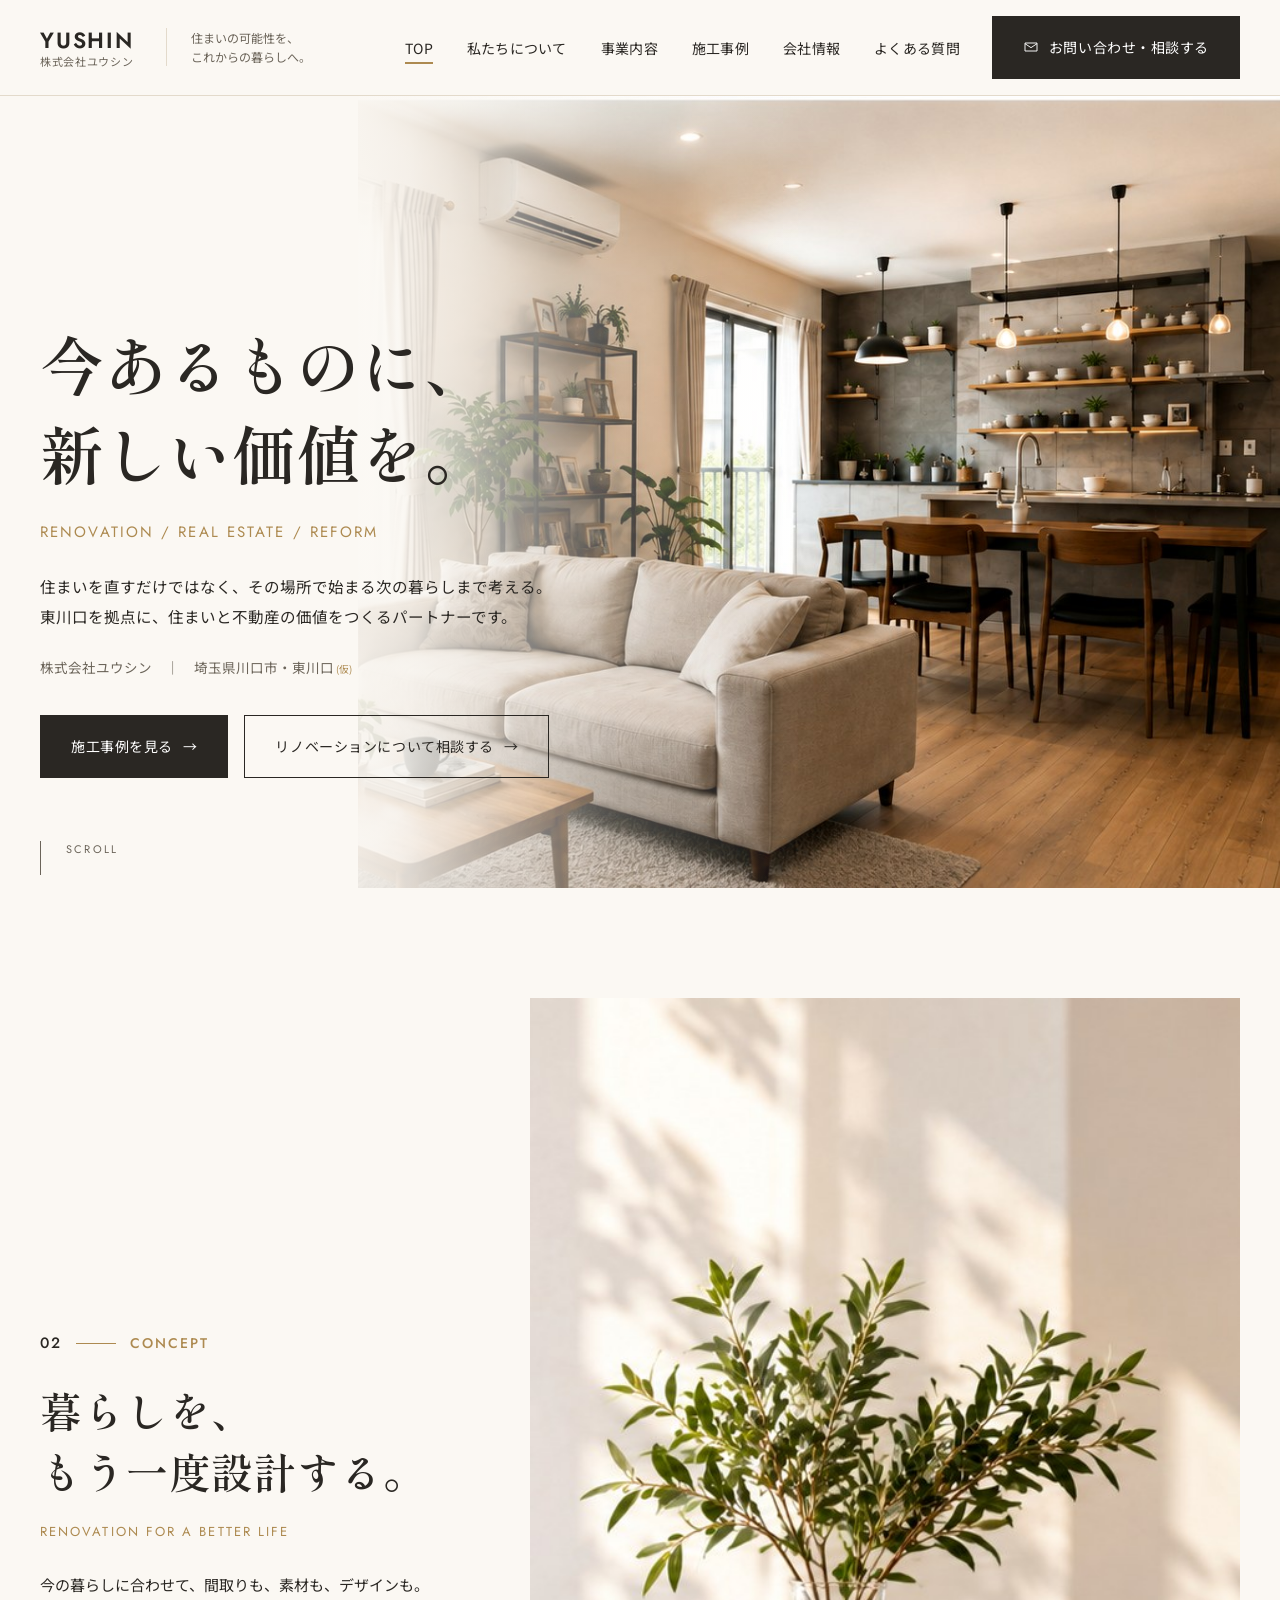
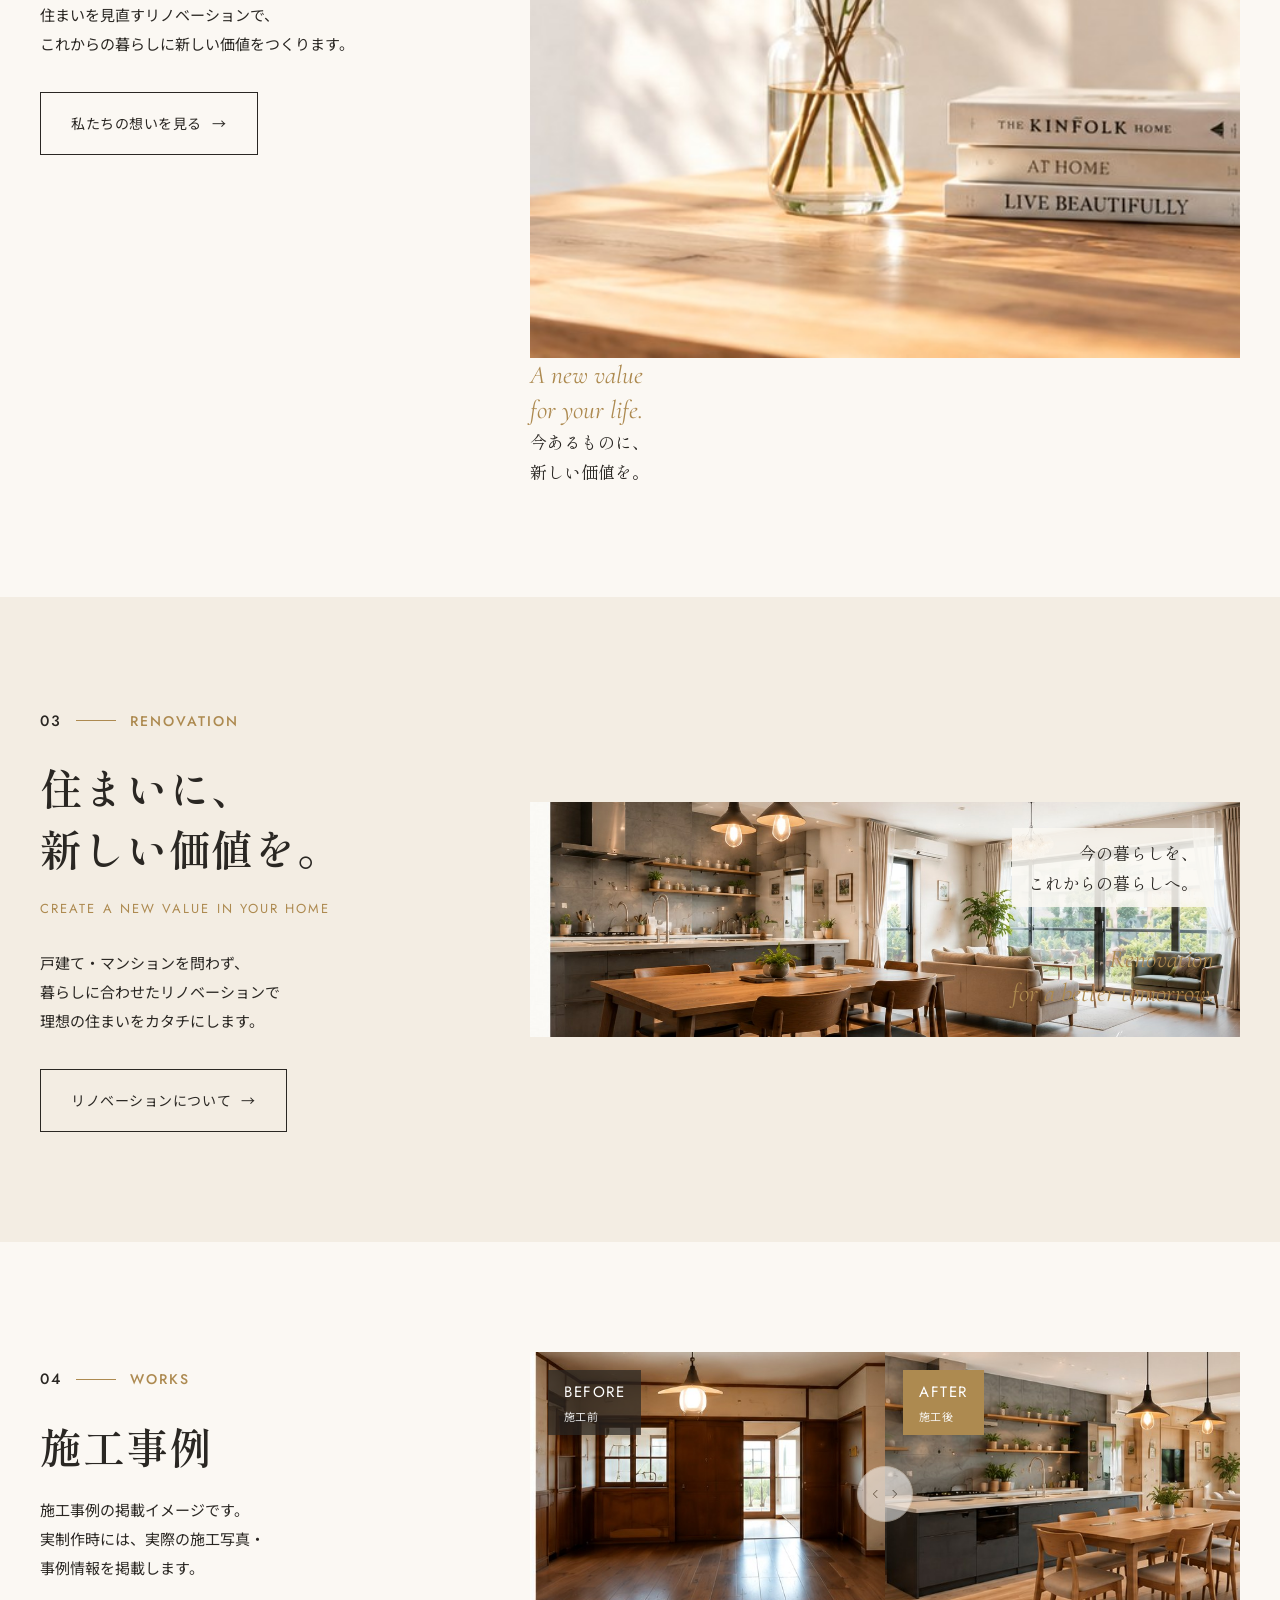
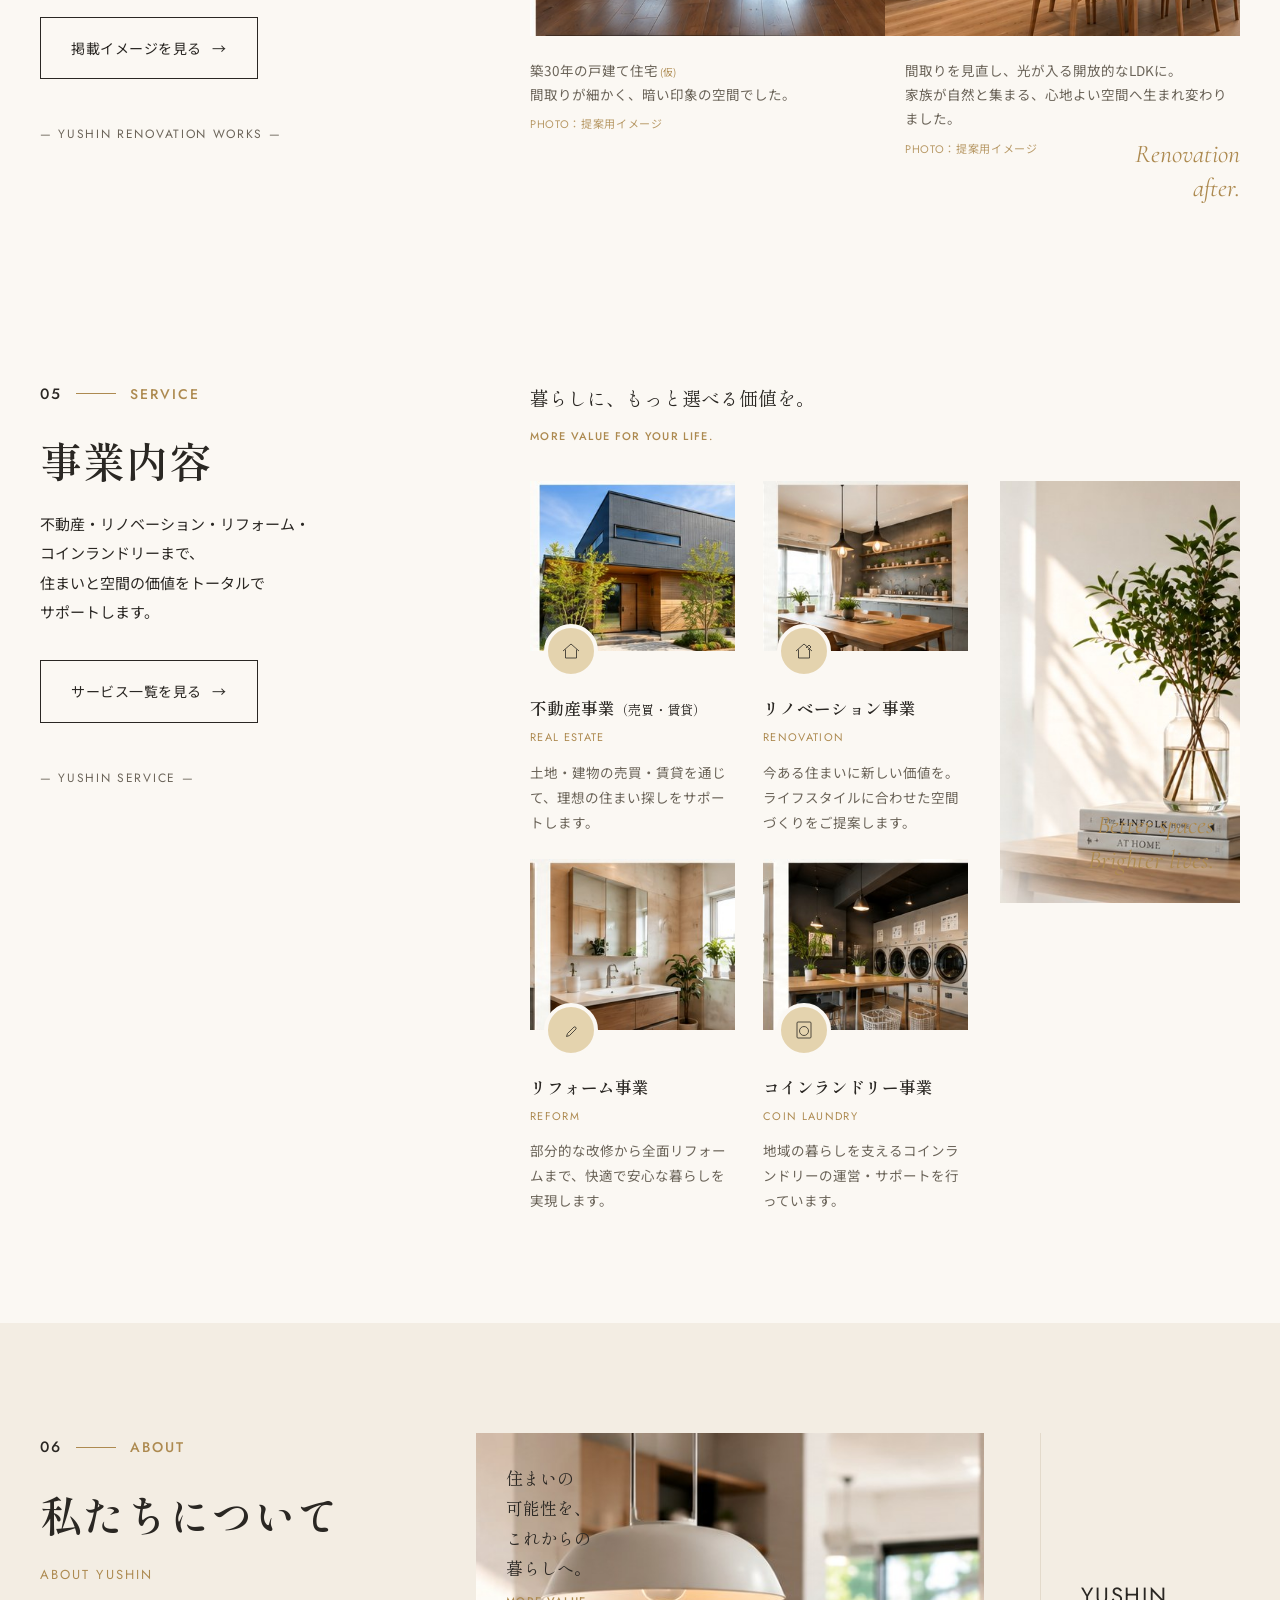
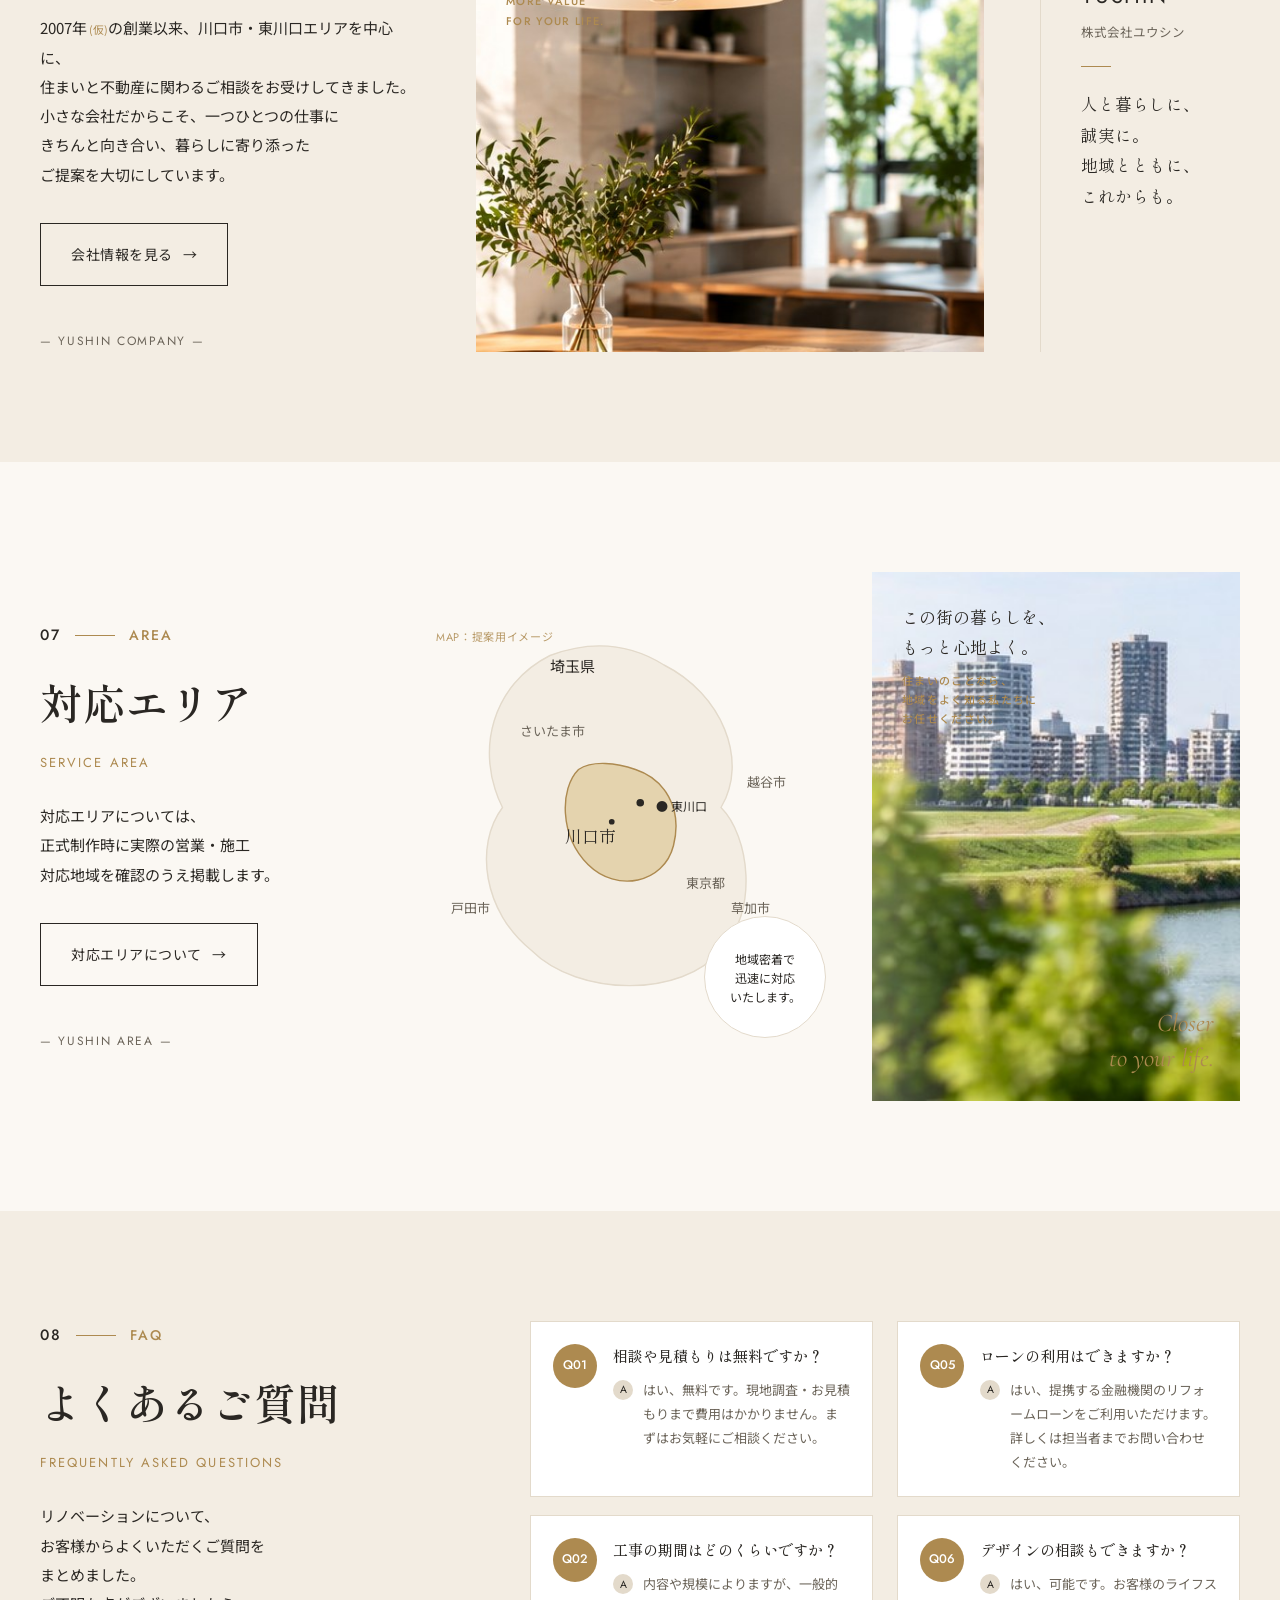
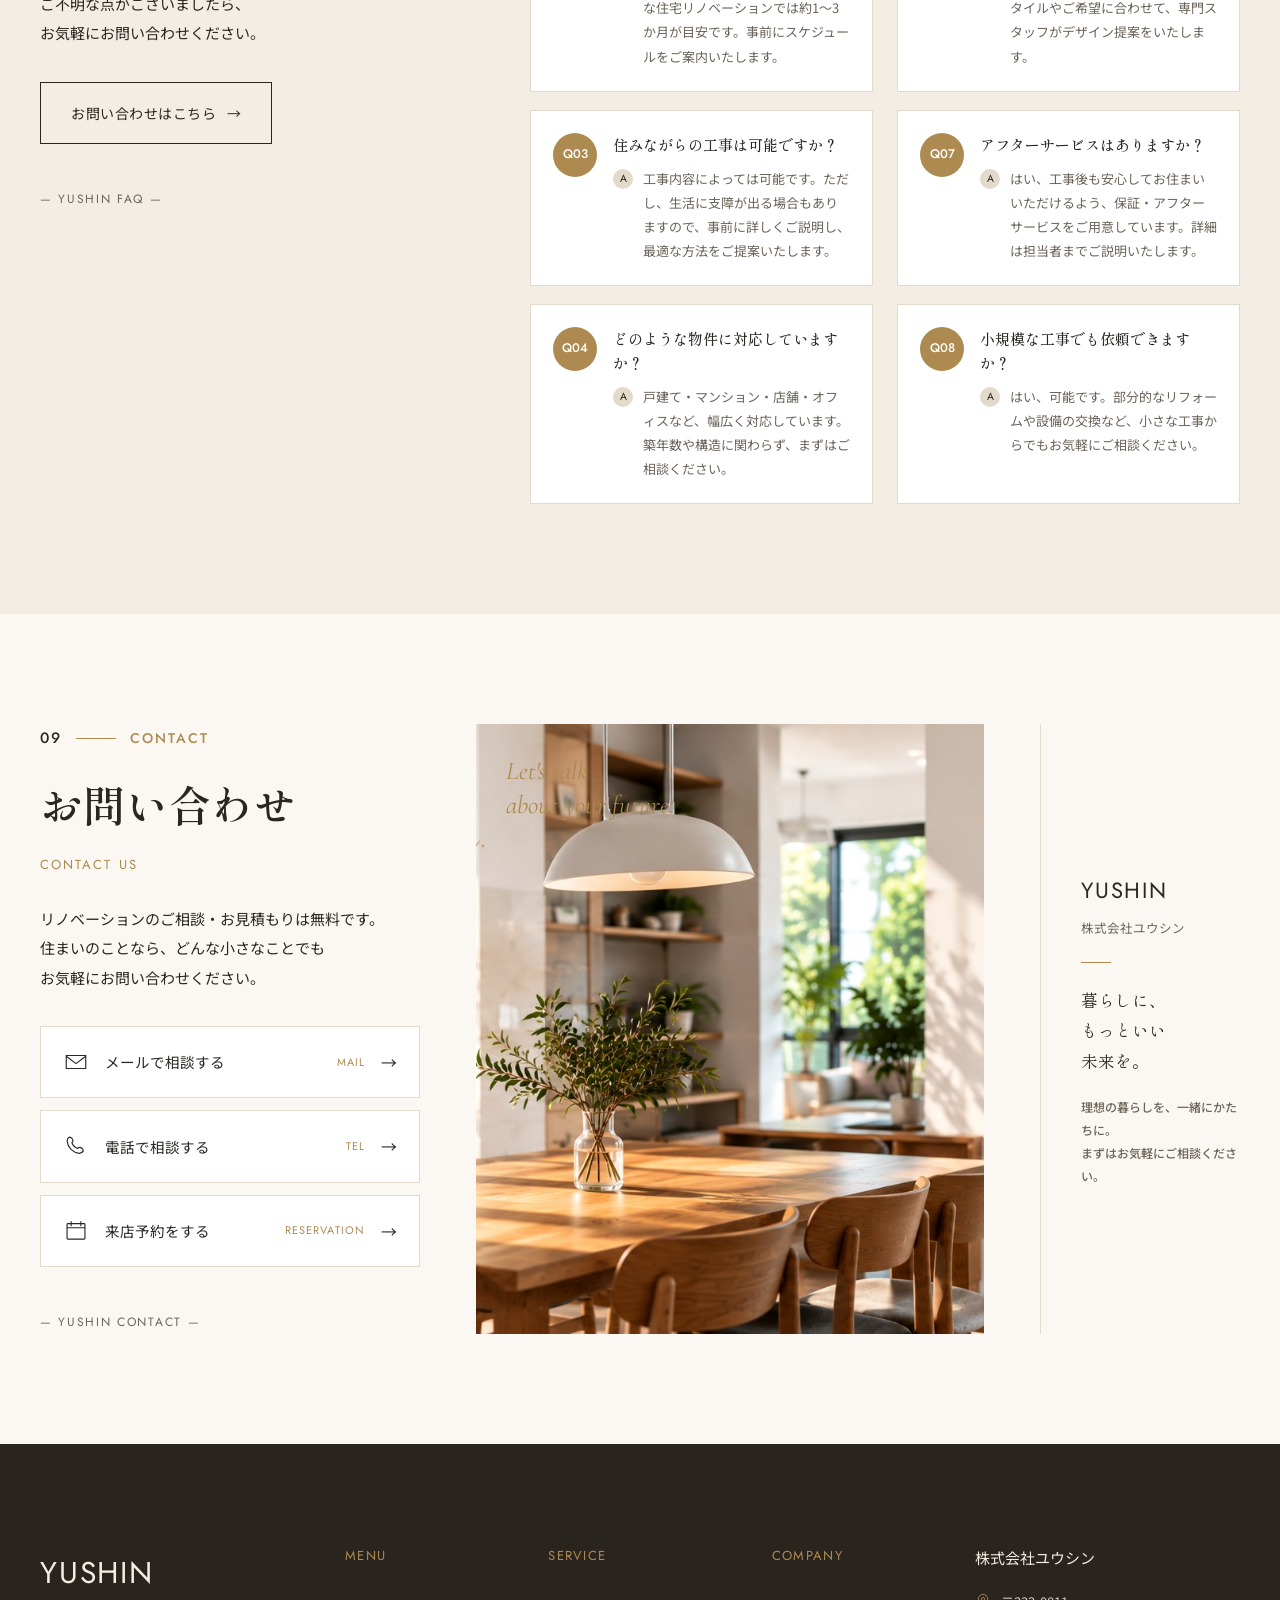
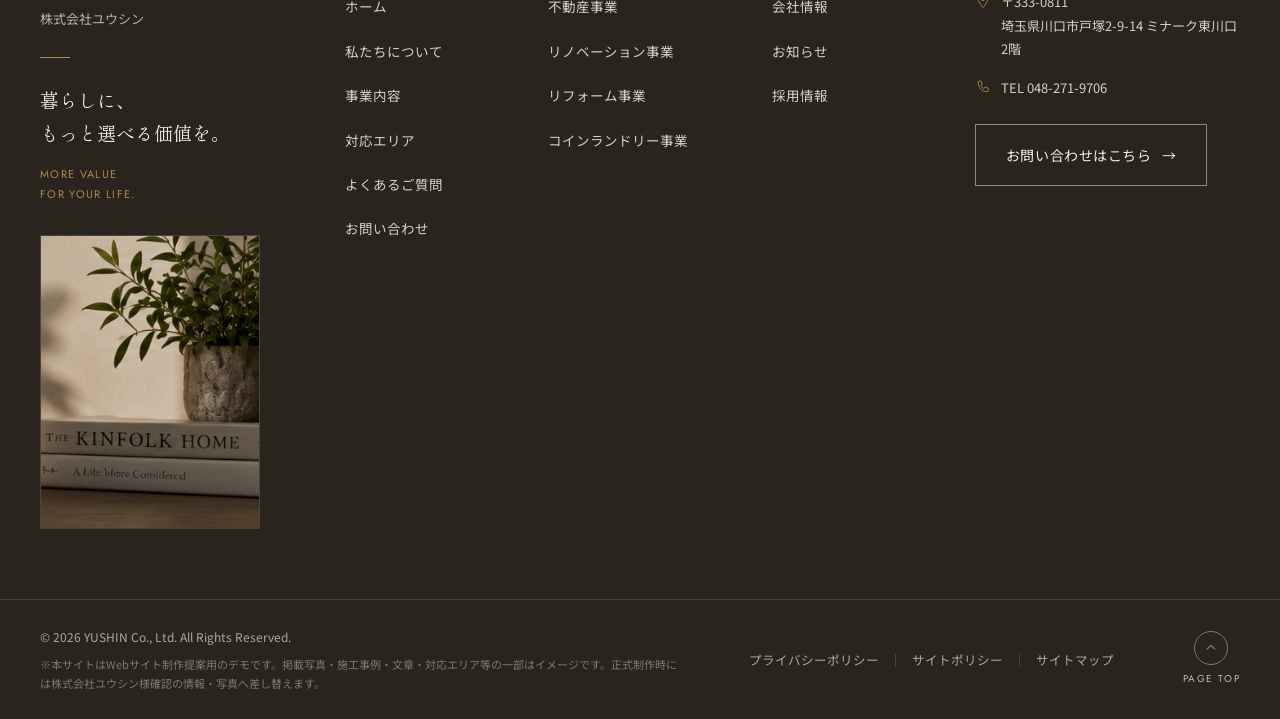
==== index.html @ f7d497da "YUSHIN proposal site update" ====
<!DOCTYPE html>
<html lang="ja">
<head>
<meta charset="UTF-8">
<meta name="viewport" content="width=device-width, initial-scale=1.0">
<meta name="robots" content="noindex, nofollow">
<title>株式会社ユウシン｜住まいの可能性を、これからの暮らしへ。(提案用デモ)</title>
<link rel="preconnect" href="https://fonts.googleapis.com">
<link rel="preconnect" href="https://fonts.gstatic.com" crossorigin>
<link href="https://fonts.googleapis.com/css2?family=Shippori+Mincho:wght@400;500;600;800&family=Noto+Sans+JP:wght@300;400;500;600;700&family=Cormorant+Garamond:ital,wght@1,400;1,500;1,600&family=Jost:wght@400;500;600&display=swap" rel="stylesheet">
<link rel="stylesheet" href="styles/main.css">
</head>
<body>

<!-- ===================================================== -->
<!-- 01 HEADER -->
<!-- ===================================================== -->
<header class="site-header" id="hero">
  <div class="site-header__inner">
    <a class="brand" href="#hero">
      <span class="brand__en">YUSHIN</span>
      <span class="brand__jp">株式会社ユウシン</span>
    </a>

    <p class="header-tagline">住まいの可能性を、<br>これからの暮らしへ。</p>

    <nav class="main-nav" id="mainNav">
      <ul>
        <li><a href="#hero" class="is-active">TOP</a></li>
        <li><a href="#about">私たちについて</a></li>
        <li><a href="#service">事業内容</a></li>
        <li><a href="#works">施工事例</a></li>
        <li><a href="#company-info">会社情報</a></li>
        <li><a href="#faq">よくある質問</a></li>
      </ul>
    </nav>

    <a href="#contact" class="btn btn-dark header-cta">
      <svg class="icon" viewBox="0 0 24 24" aria-hidden="true"><path d="M3 6h18v12H3z" fill="none" stroke="currentColor" stroke-width="1.4"/><path d="M3 7l9 6 9-6" fill="none" stroke="currentColor" stroke-width="1.4"/></svg>
      お問い合わせ・相談する
    </a>

    <button class="nav-toggle" id="navToggle" aria-label="メニューを開く" aria-expanded="false" aria-controls="mainNav">
      <span></span><span></span><span></span>
    </button>
  </div>
</header>

<!-- ===================================================== -->
<!-- 01 HERO -->
<!-- ===================================================== -->
<section class="hero" aria-label="ヒーロー">
  <div class="hero__photo">
    <img src="images/photos/hero.jpg" alt="リノベーションされたリビング・ダイニングのイメージ写真(提案用仮素材)" loading="eager">
  </div>
  <div class="hero__overlay"></div>
  <div class="hero__content">
    <h1 class="hero__title">今あるものに、<br>新しい価値を。</h1>
    <p class="hero__en">RENOVATION / REAL ESTATE / REFORM</p>
    <p class="hero__desc">住まいを直すだけではなく、その場所で始まる次の暮らしまで考える。<br>東川口を拠点に、住まいと不動産の価値をつくるパートナーです。</p>
    <p class="hero__meta">株式会社ユウシン　｜　埼玉県川口市・東川口<span class="tentative-mark">(仮)</span></p>
    <div class="hero__actions">
      <a href="#works" class="btn btn-dark">施工事例を見る<span class="arrow">→</span></a>
      <a href="#contact" class="btn btn-outline">リノベーションについて相談する<span class="arrow">→</span></a>
    </div>
  </div>
  <div class="hero__scroll">SCROLL</div>
</section>

<main>

<!-- ===================================================== -->
<!-- 02 CONCEPT -->
<!-- ===================================================== -->
<section class="section section--split" id="concept" data-section="02">
  <div class="container split">
    <div class="split__text">
      <p class="eyebrow"><span class="eyebrow__num">02</span><span class="eyebrow__line"></span><span class="eyebrow__label">CONCEPT</span></p>
      <h2 class="section-title">暮らしを、<br>もう一度設計する。</h2>
      <p class="section-en">RENOVATION FOR A BETTER LIFE</p>
      <p class="section-desc">今の暮らしに合わせて、間取りも、素材も、デザインも。<br>住まいを見直すリノベーションで、<br>これからの暮らしに新しい価値をつくります。</p>
      <a href="#about" class="btn btn-outline">私たちの想いを見る<span class="arrow">→</span></a>
    </div>
    <div class="split__visual">
      <img class="photo photo--tall" src="images/photos/concept.jpg" alt="オリーブの枝と本が置かれたダイニングテーブルのイメージ写真(提案用仮素材)" loading="lazy">
      <p class="visual-script">A new value<br>for your life.</p>
      <p class="visual-caption">今あるものに、<br>新しい価値を。</p>
    </div>
  </div>
</section>

<!-- ===================================================== -->
<!-- 03 RENOVATION -->
<!-- ===================================================== -->
<section class="section section--split section--alt" id="renovation" data-section="03">
  <div class="container split">
    <div class="split__text">
      <p class="eyebrow"><span class="eyebrow__num">03</span><span class="eyebrow__line"></span><span class="eyebrow__label">RENOVATION</span></p>
      <h2 class="section-title">住まいに、<br>新しい価値を。</h2>
      <p class="section-en">CREATE A NEW VALUE IN YOUR HOME</p>
      <p class="section-desc">戸建て・マンションを問わず、<br>暮らしに合わせたリノベーションで<br>理想の住まいをカタチにします。</p>
      <a href="#service" class="btn btn-outline">リノベーションについて<span class="arrow">→</span></a>
    </div>
    <div class="split__visual split__visual--wide">
      <img class="photo photo--wide" src="images/photos/renovation.jpg" alt="リノベーション後のキッチン・リビングのイメージ写真(提案用仮素材)" loading="lazy">
      <p class="visual-caption visual-caption--top">今の暮らしを、<br>これからの暮らしへ。</p>
      <p class="visual-script visual-script--bottom">Renovation<br>for a better tomorrow.</p>
    </div>
  </div>
</section>

<!-- ===================================================== -->
<!-- 04 WORKS -->
<!-- ===================================================== -->
<section class="section section--split" id="works" data-section="04">
  <div class="container split">
    <div class="split__text">
      <p class="eyebrow"><span class="eyebrow__num">04</span><span class="eyebrow__line"></span><span class="eyebrow__label">WORKS</span></p>
      <h2 class="section-title">施工事例</h2>
      <p class="section-desc">施工事例の掲載イメージです。<br>実制作時には、実際の施工写真・<br>事例情報を掲載します。</p>
      <a href="#works" class="btn btn-outline">掲載イメージを見る<span class="arrow">→</span></a>
      <p class="section-foot">— YUSHIN RENOVATION WORKS —</p>
    </div>
    <div class="works-compare">
      <div class="works-compare__photos">
        <div class="works-compare__frame">
          <span class="works-compare__tag works-compare__tag--before">BEFORE<small>施工前</small></span>
          <img class="photo photo--compare" src="images/photos/works-before.jpg" alt="施工前の和室のイメージ写真(提案用仮素材)" loading="lazy">
        </div>
        <button class="works-compare__nav" type="button" aria-label="事例を切り替える" disabled>
          <svg viewBox="0 0 24 24" aria-hidden="true"><path d="M14 6l-6 6 6 6" fill="none" stroke="currentColor" stroke-width="1.4"/></svg>
          <svg viewBox="0 0 24 24" aria-hidden="true"><path d="M10 6l6 6-6 6" fill="none" stroke="currentColor" stroke-width="1.4"/></svg>
        </button>
        <div class="works-compare__frame">
          <span class="works-compare__tag works-compare__tag--after">AFTER<small>施工後</small></span>
          <img class="photo photo--compare" src="images/photos/works-after.jpg" alt="施工後の開放的なLDKのイメージ写真(提案用仮素材)" loading="lazy">
        </div>
      </div>
      <div class="works-compare__captions">
        <div class="works-compare__caption-block">
          <p class="works-compare__caption">築30年の戸建て住宅<span class="tentative-mark">(仮)</span><br>間取りが細かく、暗い印象の空間でした。</p>
          <p class="proposal-note">PHOTO：提案用イメージ</p>
        </div>
        <div class="works-compare__caption-block">
          <p class="works-compare__caption">間取りを見直し、光が入る開放的なLDKに。<br>家族が自然と集まる、心地よい空間へ生まれ変わりました。</p>
          <p class="proposal-note">PHOTO：提案用イメージ</p>
        </div>
      </div>
      <p class="visual-script visual-script--corner">Renovation<br>after.</p>
    </div>
  </div>
</section>

<!-- ===================================================== -->
<!-- 05 SERVICE -->
<!-- ===================================================== -->
<section class="section" id="service" data-section="05">
  <div class="container service-layout">
    <div class="split__text split__text--noshrink">
      <p class="eyebrow"><span class="eyebrow__num">05</span><span class="eyebrow__line"></span><span class="eyebrow__label">SERVICE</span></p>
      <h2 class="section-title">事業内容</h2>
      <p class="section-desc">不動産・リノベーション・リフォーム・<br>コインランドリーまで、<br>住まいと空間の価値をトータルで<br>サポートします。</p>
      <a href="#service" class="btn btn-outline">サービス一覧を見る<span class="arrow">→</span></a>
      <p class="section-foot">— YUSHIN SERVICE —</p>
    </div>

    <div class="service-content">
      <p class="service-head__catch">暮らしに、もっと選べる価値を。<span>MORE VALUE FOR YOUR LIFE.</span></p>
      <div class="service-body">
      <div class="service-grid">
        <article class="service-card">
          <img class="photo photo--card" src="images/photos/service-realestate.jpg" alt="不動産事業のイメージ写真・戸建て外観(提案用仮素材)" loading="lazy">
          <span class="service-card__icon" aria-hidden="true">
            <svg viewBox="0 0 48 48"><path d="M8 24 24 10l16 14" fill="none" stroke="currentColor" stroke-width="1.6"/><path d="M13 21v17h22V21" fill="none" stroke="currentColor" stroke-width="1.6"/></svg>
          </span>
          <h3>不動産事業<small>（売買・賃貸）</small></h3>
          <p class="service-card__en">REAL ESTATE</p>
          <p class="service-card__desc">土地・建物の売買・賃貸を通じて、理想の住まい探しをサポートします。</p>
        </article>
        <article class="service-card">
          <img class="photo photo--card" src="images/photos/service-renovation.jpg" alt="リノベーション事業のイメージ写真・キッチン(提案用仮素材)" loading="lazy">
          <span class="service-card__icon" aria-hidden="true">
            <svg viewBox="0 0 48 48"><path d="M8 24 24 10l16 14" fill="none" stroke="currentColor" stroke-width="1.6"/><path d="M28 18l6-6 4 4-6 6" fill="none" stroke="currentColor" stroke-width="1.6"/><path d="M13 21v17h22V21" fill="none" stroke="currentColor" stroke-width="1.6"/></svg>
          </span>
          <h3>リノベーション事業</h3>
          <p class="service-card__en">RENOVATION</p>
          <p class="service-card__desc">今ある住まいに新しい価値を。ライフスタイルに合わせた空間づくりをご提案します。</p>
        </article>
        <article class="service-card">
          <img class="photo photo--card" src="images/photos/service-reform.jpg" alt="リフォーム事業のイメージ写真・洗面台(提案用仮素材)" loading="lazy">
          <span class="service-card__icon" aria-hidden="true">
            <svg viewBox="0 0 48 48"><path d="M17 31 30 18a3 3 0 0 1 4 4L21 35l-6 2z" fill="none" stroke="currentColor" stroke-width="1.6"/></svg>
          </span>
          <h3>リフォーム事業</h3>
          <p class="service-card__en">REFORM</p>
          <p class="service-card__desc">部分的な改修から全面リフォームまで、快適で安心な暮らしを実現します。</p>
        </article>
        <article class="service-card">
          <img class="photo photo--card" src="images/photos/service-laundry.jpg" alt="コインランドリー事業のイメージ写真・店内(提案用仮素材)" loading="lazy">
          <span class="service-card__icon" aria-hidden="true">
            <svg viewBox="0 0 48 48"><rect x="10" y="8" width="28" height="32" rx="2" fill="none" stroke="currentColor" stroke-width="1.6"/><circle cx="24" cy="26" r="9" fill="none" stroke="currentColor" stroke-width="1.6"/></svg>
          </span>
          <h3>コインランドリー事業</h3>
          <p class="service-card__en">COIN LAUNDRY</p>
          <p class="service-card__desc">地域の暮らしを支えるコインランドリーの運営・サポートを行っています。</p>
        </article>
      </div>
      <div class="service-side">
        <img class="photo photo--tall" src="images/photos/service-side.jpg" alt="観葉植物と本のイメージ写真(提案用仮素材)" loading="lazy">
        <p class="visual-script visual-script--bottom">Better spaces<br>Brighter lives.</p>
      </div>
      </div>
    </div>
  </div>
</section>

<!-- ===================================================== -->
<!-- 06 ABOUT -->
<!-- ===================================================== -->
<section class="section section--triple section--alt" id="about" data-section="06">
  <div class="container triple">
    <div class="split__text">
      <p class="eyebrow"><span class="eyebrow__num">06</span><span class="eyebrow__line"></span><span class="eyebrow__label">ABOUT</span></p>
      <h2 class="section-title">私たちについて</h2>
      <p class="section-en">ABOUT YUSHIN</p>
      <p class="section-desc">2007年<span class="tentative-mark">(仮)</span>の創業以来、川口市・東川口エリアを中心に、<br>住まいと不動産に関わるご相談をお受けしてきました。<br>小さな会社だからこそ、一つひとつの仕事に<br>きちんと向き合い、暮らしに寄り添った<br>ご提案を大切にしています。</p>
      <a href="#company-info" class="btn btn-outline">会社情報を見る<span class="arrow">→</span></a>
      <p class="section-foot">— YUSHIN COMPANY —</p>
    </div>
    <div class="triple__visual">
      <img class="photo photo--full" src="images/photos/about.jpg" alt="ペンダントライトのあるダイニングのイメージ写真(提案用仮素材)" loading="lazy">
      <p class="visual-caption visual-caption--onphoto">住まいの<br>可能性を、<br>これからの<br>暮らしへ。<br><span>MORE VALUE<br>FOR YOUR LIFE.</span></p>
    </div>
    <div class="triple__brand">
      <p class="triple__brand-en">YUSHIN</p>
      <p class="triple__brand-jp">株式会社ユウシン</p>
      <hr>
      <p class="triple__brand-copy">人と暮らしに、<br>誠実に。<br>地域とともに、<br>これからも。</p>
    </div>
  </div>
</section>

<!-- ===================================================== -->
<!-- 07 AREA -->
<!-- ===================================================== -->
<section class="section section--triple" id="area" data-section="07">
  <div class="container triple triple--area">
    <div class="split__text">
      <p class="eyebrow"><span class="eyebrow__num">07</span><span class="eyebrow__line"></span><span class="eyebrow__label">AREA</span></p>
      <h2 class="section-title">対応エリア</h2>
      <p class="section-en">SERVICE AREA</p>
      <p class="section-desc">対応エリアについては、<br>正式制作時に実際の営業・施工<br>対応地域を確認のうえ掲載します。</p>
      <a href="#area" class="btn btn-outline">対応エリアについて<span class="arrow">→</span></a>
      <p class="section-foot">— YUSHIN AREA —</p>
    </div>
    <div class="triple__visual area-map">
      <svg class="area-map__svg" viewBox="0 0 400 420" role="img" aria-label="対応エリアの概略図(仮)">
        <path d="M120 30 C60 60 40 130 70 190 C40 230 50 300 100 340 C150 390 260 390 300 340 C340 300 330 220 300 190 C330 140 300 70 240 40 C200 15 160 15 120 30 Z" fill="var(--color-bg-alt)" stroke="var(--color-border)" stroke-width="1.5"/>
        <path d="M150 150 C130 170 130 220 160 250 C190 280 240 270 250 230 C260 190 240 160 210 150 C190 143 165 140 150 150 Z" fill="var(--color-gold-soft)" stroke="var(--color-gold)" stroke-width="1.5"/>
        <circle cx="215" cy="185" r="4" fill="var(--color-charcoal)"/>
        <circle cx="185" cy="205" r="3" fill="var(--color-charcoal)"/>
      </svg>
      <span class="area-map__label area-map__label--pref">埼玉県</span>
      <span class="area-map__label area-map__label--saitama">さいたま市</span>
      <span class="area-map__label area-map__label--koshigaya">越谷市</span>
      <span class="area-map__label area-map__label--toda">戸田市</span>
      <span class="area-map__label area-map__label--soka">草加市</span>
      <span class="area-map__label area-map__label--tokyo">東京都</span>
      <span class="area-map__label area-map__label--kawaguchi">川口市</span>
      <span class="area-map__label area-map__label--higashi">● 東川口</span>
      <p class="area-map__callout">地域密着で<br>迅速に対応<br>いたします。</p>
      <p class="proposal-note area-map__note">MAP：提案用イメージ</p>
    </div>
    <div class="triple__brand triple__brand--photo">
      <img class="photo photo--full" src="images/photos/area-city.jpg" alt="川口・東川口エリアの街並みのイメージ写真(提案用仮素材)" loading="lazy">
      <p class="visual-caption visual-caption--onphoto">この街の暮らしを、<br>もっと心地よく。<span>住まいのことなら、<br>地域をよく知る私たちに<br>お任せください。</span></p>
      <p class="visual-script visual-script--bottom">Closer<br>to your life.</p>
    </div>
  </div>
</section>

<!-- ===================================================== -->
<!-- 08 FAQ (後から非表示・削除しやすいようセクション単位で独立) -->
<!-- 削除する場合: この <section id="faq" ...> ~ </section> ブロックを丸ごと削除、
     もしくは非表示にする場合は section タグに hidden 属性を付与してください。 -->
<!-- ===================================================== -->
<section class="section section--alt" id="faq" data-section="08" data-removable="true">
  <div class="container split split--faq">
    <div class="split__text">
      <p class="eyebrow"><span class="eyebrow__num">08</span><span class="eyebrow__line"></span><span class="eyebrow__label">FAQ</span></p>
      <h2 class="section-title">よくあるご質問</h2>
      <p class="section-en">FREQUENTLY ASKED QUESTIONS</p>
      <p class="section-desc">リノベーションについて、<br>お客様からよくいただくご質問を<br>まとめました。<br>ご不明な点がございましたら、<br>お気軽にお問い合わせください。</p>
      <a href="#contact" class="btn btn-outline">お問い合わせはこちら<span class="arrow">→</span></a>
      <p class="section-foot">— YUSHIN FAQ —</p>
    </div>
    <div class="faq-grid">
      <div class="faq-card"><span class="faq-card__q">Q01</span><div><h3>相談や見積もりは無料ですか？</h3><p><span class="faq-card__a">A</span>はい、無料です。現地調査・お見積もりまで費用はかかりません。まずはお気軽にご相談ください。</p></div></div>
      <div class="faq-card"><span class="faq-card__q">Q05</span><div><h3>ローンの利用はできますか？</h3><p><span class="faq-card__a">A</span>はい、提携する金融機関のリフォームローンをご利用いただけます。詳しくは担当者までお問い合わせください。</p></div></div>
      <div class="faq-card"><span class="faq-card__q">Q02</span><div><h3>工事の期間はどのくらいですか？</h3><p><span class="faq-card__a">A</span>内容や規模によりますが、一般的な住宅リノベーションでは約1〜3か月が目安です。事前にスケジュールをご案内いたします。</p></div></div>
      <div class="faq-card"><span class="faq-card__q">Q06</span><div><h3>デザインの相談もできますか？</h3><p><span class="faq-card__a">A</span>はい、可能です。お客様のライフスタイルやご希望に合わせて、専門スタッフがデザイン提案をいたします。</p></div></div>
      <div class="faq-card"><span class="faq-card__q">Q03</span><div><h3>住みながらの工事は可能ですか？</h3><p><span class="faq-card__a">A</span>工事内容によっては可能です。ただし、生活に支障が出る場合もありますので、事前に詳しくご説明し、最適な方法をご提案いたします。</p></div></div>
      <div class="faq-card"><span class="faq-card__q">Q07</span><div><h3>アフターサービスはありますか？</h3><p><span class="faq-card__a">A</span>はい、工事後も安心してお住まいいただけるよう、保証・アフターサービスをご用意しています。詳細は担当者までご説明いたします。</p></div></div>
      <div class="faq-card"><span class="faq-card__q">Q04</span><div><h3>どのような物件に対応していますか？</h3><p><span class="faq-card__a">A</span>戸建て・マンション・店舗・オフィスなど、幅広く対応しています。築年数や構造に関わらず、まずはご相談ください。</p></div></div>
      <div class="faq-card"><span class="faq-card__q">Q08</span><div><h3>小規模な工事でも依頼できますか？</h3><p><span class="faq-card__a">A</span>はい、可能です。部分的なリフォームや設備の交換など、小さな工事からでもお気軽にご相談ください。</p></div></div>
    </div>
  </div>
</section>

<!-- ===================================================== -->
<!-- 09 CONTACT -->
<!-- ===================================================== -->
<section class="section section--triple" id="contact" data-section="09">
  <div class="container triple triple--contact">
    <div class="split__text">
      <p class="eyebrow"><span class="eyebrow__num">09</span><span class="eyebrow__line"></span><span class="eyebrow__label">CONTACT</span></p>
      <h2 class="section-title">お問い合わせ</h2>
      <p class="section-en">CONTACT US</p>
      <p class="section-desc">リノベーションのご相談・お見積もりは無料です。<br>住まいのことなら、どんな小さなことでも<br>お気軽にお問い合わせください。</p>
      <div class="contact-cards">
        <a href="#" class="contact-card" aria-disabled="true" tabindex="-1">
          <svg viewBox="0 0 32 32" aria-hidden="true"><path d="M4 8h24v16H4z" fill="none" stroke="currentColor" stroke-width="1.4"/><path d="M4 9l12 9 12-9" fill="none" stroke="currentColor" stroke-width="1.4"/></svg>
          <span class="contact-card__jp">メールで相談する</span>
          <span class="contact-card__en">MAIL</span>
          <span class="arrow">→</span>
        </a>
        <a href="#" class="contact-card" aria-disabled="true" tabindex="-1">
          <svg viewBox="0 0 32 32" aria-hidden="true"><path d="M8 5c2 0 3 1 4 3s0 3-1 4c1 3 4 6 7 7 1-1 2-2 4-1s3 2 3 4c-1 2-3 3-5 3-8-1-14-7-15-15 0-2 1-4 3-5z" fill="none" stroke="currentColor" stroke-width="1.4"/></svg>
          <span class="contact-card__jp">電話で相談する</span>
          <span class="contact-card__en">TEL</span>
          <span class="arrow">→</span>
        </a>
        <a href="#" class="contact-card" aria-disabled="true" tabindex="-1">
          <svg viewBox="0 0 32 32" aria-hidden="true"><rect x="5" y="7" width="22" height="19" rx="1" fill="none" stroke="currentColor" stroke-width="1.4"/><path d="M5 12h22M10 4v6M22 4v6" fill="none" stroke="currentColor" stroke-width="1.4"/></svg>
          <span class="contact-card__jp">来店予約をする</span>
          <span class="contact-card__en">RESERVATION</span>
          <span class="arrow">→</span>
        </a>
      </div>
      <p class="section-foot">— YUSHIN CONTACT —</p>
    </div>
    <div class="triple__visual">
      <img class="photo photo--full" src="images/photos/contact.jpg" alt="観葉植物のあるダイニングテーブルのイメージ写真(提案用仮素材)" loading="lazy">
      <p class="visual-script visual-script--onphoto">Let's talk<br>about your future.</p>
    </div>
    <div class="triple__brand">
      <p class="triple__brand-en">YUSHIN</p>
      <p class="triple__brand-jp">株式会社ユウシン</p>
      <hr>
      <p class="triple__brand-copy">暮らしに、<br>もっといい<br>未来を。</p>
      <p class="triple__brand-sub">理想の暮らしを、一緒にかたちに。<br>まずはお気軽にご相談ください。</p>
    </div>
  </div>
</section>

</main>

<!-- ===================================================== -->
<!-- 10 FOOTER -->
<!-- ===================================================== -->
<footer class="site-footer">
  <div class="container footer-top">
    <div class="footer-brand">
      <p class="footer-brand__en">YUSHIN</p>
      <p class="footer-brand__jp">株式会社ユウシン</p>
      <hr>
      <p class="footer-brand__copy">暮らしに、<br>もっと選べる価値を。</p>
      <p class="footer-brand__en2">MORE VALUE<br>FOR YOUR LIFE.</p>
      <div class="footer-photo">
        <img src="images/photos/footer.jpg" alt="観葉植物と本が置かれたテーブルのイメージ写真(提案用仮素材)" loading="lazy">
      </div>
    </div>

    <nav class="footer-col" aria-label="メニュー">
      <p class="footer-col__title">MENU</p>
      <ul>
        <li><a href="#hero">ホーム</a></li>
        <li><a href="#about">私たちについて</a></li>
        <li><a href="#service">事業内容</a></li>
        <li><a href="#area">対応エリア</a></li>
        <li><a href="#faq">よくあるご質問</a></li>
        <li><a href="#contact">お問い合わせ</a></li>
      </ul>
    </nav>

    <nav class="footer-col" aria-label="サービス">
      <p class="footer-col__title">SERVICE</p>
      <ul>
        <li><a href="#service">不動産事業</a></li>
        <li><a href="#service">リノベーション事業</a></li>
        <li><a href="#service">リフォーム事業</a></li>
        <li><a href="#service">コインランドリー事業</a></li>
      </ul>
    </nav>

    <nav class="footer-col" aria-label="会社">
      <p class="footer-col__title">COMPANY</p>
      <ul>
        <li><a href="#company-info">会社情報</a></li>
        <li><a href="#">お知らせ</a></li>
        <li><a href="#">採用情報</a></li>
      </ul>
    </nav>

    <div class="footer-company" id="company-info">
      <p class="footer-company__name">株式会社ユウシン</p>
      <p class="footer-company__row">
        <svg viewBox="0 0 24 24" aria-hidden="true"><path d="M12 22s7-7.5 7-13a7 7 0 1 0-14 0c0 5.5 7 13 7 13z" fill="none" stroke="currentColor" stroke-width="1.3"/><circle cx="12" cy="9" r="2.4" fill="none" stroke="currentColor" stroke-width="1.3"/></svg>
        〒333-0811<br>埼玉県川口市戸塚2-9-14 ミナーク東川口2階
      </p>
      <p class="footer-company__row">
        <svg viewBox="0 0 24 24" aria-hidden="true"><path d="M6 3h3l2 5-2.5 1.5a11 11 0 0 0 5 5L15 12l5 2v3a2 2 0 0 1-2 2C10.5 19 5 13.5 5 6a2 2 0 0 1 1-3z" fill="none" stroke="currentColor" stroke-width="1.3"/></svg>
        TEL 048-271-9706
      </p>
      <a href="#contact" class="btn btn-outline btn-outline--light">お問い合わせはこちら<span class="arrow">→</span></a>
    </div>
  </div>

  <div class="footer-bottom">
    <div class="container footer-bottom__inner">
      <p class="footer-copyright">© 2026 YUSHIN Co., Ltd. All Rights Reserved.<span class="footer-disclaimer">※本サイトはWebサイト制作提案用のデモです。掲載写真・施工事例・文章・対応エリア等の一部はイメージです。正式制作時には株式会社ユウシン様確認の情報・写真へ差し替えます。</span></p>
      <nav class="footer-legal" aria-label="法的情報">
        <a href="#">プライバシーポリシー</a><span>｜</span><a href="#">サイトポリシー</a><span>｜</span><a href="#">サイトマップ</a>
      </nav>
      <a href="#hero" class="footer-top-btn" aria-label="ページトップへ戻る">
        <svg viewBox="0 0 24 24" aria-hidden="true"><path d="M6 14l6-6 6 6" fill="none" stroke="currentColor" stroke-width="1.5"/></svg>
        <span>PAGE TOP</span>
      </a>
    </div>
  </div>
</footer>

<script src="scripts/main.js"></script>
</body>
</html>
---- styles/main.css ----
/* =========================================================
   YUSHIN 提案用デモサイト — メインスタイルシート
   ========================================================= */

:root {
  /* --- ベースカラー --- */
  --color-bg: #FBF8F3;
  --color-bg-alt: #F3EDE3;
  --color-white: #FFFFFF;
  --color-charcoal: #2A2723;
  --color-text: #2A2723;
  --color-text-soft: #6B6459;
  --color-border: #E3DACB;
  --color-border-strong: #2A2723;

  /* --- アクセント（ゴールド） --- */
  --color-gold: #AD8A50;
  --color-gold-soft: #E4D3AE;

  /* --- フッター（ダーク） --- */
  --color-dark: #2A241E;
  --color-dark-alt: #34291F;
  --color-dark-text: #F3EDE3;

  /* --- フォント --- */
  --font-serif: "Shippori Mincho", serif;
  --font-sans: "Noto Sans JP", -apple-system, "Hiragino Sans", sans-serif;
  --font-en: "Jost", "Noto Sans JP", sans-serif;
  --font-script: "Cormorant Garamond", serif;

  /* --- レイアウト --- */
  --container-w: 1280px;
  --header-h: 92px;
}

/* --- Reset --- */
* { box-sizing: border-box; }
html { scroll-behavior: smooth; scroll-padding-top: var(--header-h); }
body {
  margin: 0;
  background: var(--color-bg);
  color: var(--color-text);
  font-family: var(--font-sans);
  font-weight: 400;
  line-height: 1.9;
  -webkit-font-smoothing: antialiased;
}
img { max-width: 100%; display: block; }
a { color: inherit; text-decoration: none; }
ul { list-style: none; margin: 0; padding: 0; }
h1, h2, h3 { margin: 0; font-family: var(--font-serif); font-weight: 600; }
p { margin: 0; }
button { font: inherit; background: none; border: none; cursor: pointer; color: inherit; }
svg { width: 1em; height: 1em; }

.container {
  max-width: var(--container-w);
  margin: 0 auto;
  padding: 0 40px;
}

/* =========================================================
   共通パーツ
   ========================================================= */

.eyebrow {
  display: flex;
  align-items: center;
  gap: 14px;
  margin: 0 0 22px;
  color: var(--color-gold);
  font-family: var(--font-en);
  letter-spacing: 0.14em;
  font-size: 14px;
}
.eyebrow__num { font-size: 15px; font-weight: 500; color: var(--color-charcoal); }
.eyebrow__line { width: 40px; height: 1px; background: var(--color-gold); display: inline-block; }
.eyebrow__label { font-weight: 500; }

.section-title {
  font-size: clamp(30px, 3.6vw, 42px);
  line-height: 1.45;
  letter-spacing: 0.02em;
  margin-bottom: 18px;
}

.section-en {
  font-family: var(--font-en);
  letter-spacing: 0.16em;
  font-size: 13px;
  color: var(--color-gold);
  margin-bottom: 26px;
}

.section-desc {
  font-size: 15px;
  color: var(--color-text);
  line-height: 1.95;
  margin-bottom: 34px;
}

.section-foot {
  margin-top: 44px;
  font-family: var(--font-en);
  font-size: 12px;
  letter-spacing: 0.14em;
  color: var(--color-text-soft);
}

.tentative-mark {
  font-size: 0.72em;
  color: var(--color-gold);
  margin-left: 2px;
}

.proposal-note {
  display: block;
  margin-top: 8px;
  font-family: var(--font-en);
  font-size: 11px;
  letter-spacing: 0.06em;
  color: var(--color-gold);
  opacity: 0.85;
}

/* --- ボタン --- */
.btn {
  display: inline-flex;
  align-items: center;
  gap: 10px;
  padding: 17px 30px;
  font-size: 14px;
  letter-spacing: 0.04em;
  border: 1px solid var(--color-border-strong);
  white-space: nowrap;
  transition: background-color .2s ease, color .2s ease, opacity .2s ease;
}
.btn .arrow { transition: transform .2s ease; }
.btn:hover .arrow { transform: translateX(4px); }

.btn-dark {
  background: var(--color-charcoal);
  color: var(--color-white);
  border-color: var(--color-charcoal);
}
.btn-dark:hover { background: #46403A; }

.btn-outline {
  background: transparent;
  color: var(--color-charcoal);
}
.btn-outline:hover { background: var(--color-charcoal); color: var(--color-white); }

.btn-outline--light {
  border-color: rgba(243,237,227,0.5);
  color: var(--color-dark-text);
}
.btn-outline--light:hover { background: var(--color-dark-text); color: var(--color-dark); }

.header-cta .icon { font-size: 16px; }

/* --- 写真（design-parts のデザインカンプから、文字が焼き込まれていない範囲だけを
       トリミングして書き出した提案用の仮写真素材。images/photos/ を参照） --- */
.photo {
  display: block;
  width: 100%;
  height: auto;
}
/* 縦横比を揃えて並べる必要がある箇所のみ、比率を固定してトリミング表示 */
.photo--compare { aspect-ratio: 5 / 4; object-fit: cover; }
.photo--card { aspect-ratio: 6 / 5; object-fit: cover; margin-bottom: 20px; }

.visual-script {
  font-family: var(--font-script);
  font-style: italic;
  font-size: clamp(20px, 2vw, 26px);
  color: var(--color-gold);
  line-height: 1.35;
}
.visual-caption {
  font-family: var(--font-serif);
  font-size: 17px;
  line-height: 1.75;
}
.visual-caption span, .triple__brand-sub, .service-head__catch span {
  display: block;
  margin-top: 10px;
  font-family: var(--font-en);
  font-size: 11px;
  letter-spacing: 0.12em;
  color: var(--color-gold);
  font-weight: 500;
}

/* =========================================================
   01 HEADER
   ========================================================= */
.site-header {
  position: sticky;
  top: 0;
  z-index: 100;
  background: rgba(251,248,243,0.94);
  backdrop-filter: saturate(1.1) blur(6px);
  border-bottom: 1px solid var(--color-border);
}
.site-header__inner {
  max-width: var(--container-w);
  margin: 0 auto;
  min-height: var(--header-h);
  padding: 16px 40px;
  display: flex;
  align-items: center;
  gap: 32px;
}
.brand { display: flex; flex-direction: column; line-height: 1.3; }
.brand__en { font-family: var(--font-en); font-size: 22px; font-weight: 600; letter-spacing: 0.08em; }
.brand__jp { font-size: 11px; letter-spacing: 0.06em; color: var(--color-text-soft); }

.header-tagline {
  font-size: 12px;
  color: var(--color-text-soft);
  line-height: 1.6;
  padding-left: 24px;
  border-left: 1px solid var(--color-border);
  margin-right: auto;
}

.main-nav ul { display: flex; gap: 34px; }
.main-nav a {
  font-size: 14px;
  letter-spacing: 0.02em;
  position: relative;
  padding-bottom: 6px;
}
.main-nav a.is-active { color: var(--color-charcoal); }
.main-nav a.is-active::after {
  content: "";
  position: absolute;
  left: 0; right: 0; bottom: 0;
  height: 2px;
  background: var(--color-gold);
}
.main-nav a:hover { color: var(--color-gold); }

.nav-toggle {
  display: none;
  flex-direction: column;
  justify-content: center;
  gap: 5px;
  width: 40px;
  height: 40px;
  flex-shrink: 0;
}
.nav-toggle span {
  width: 100%;
  height: 1.5px;
  background: var(--color-charcoal);
  transition: transform .25s ease, opacity .25s ease;
}
.nav-toggle[aria-expanded="true"] span:nth-child(1) { transform: translateY(6.5px) rotate(45deg); }
.nav-toggle[aria-expanded="true"] span:nth-child(2) { opacity: 0; }
.nav-toggle[aria-expanded="true"] span:nth-child(3) { transform: translateY(-6.5px) rotate(-45deg); }

/* =========================================================
   01 HERO
   ========================================================= */
.hero {
  position: relative;
  min-height: 88vh;
  display: flex;
  align-items: flex-end;
  overflow: hidden;
}
.hero__photo {
  position: absolute;
  inset: 0;
  overflow: hidden;
}
.hero__photo img {
  position: absolute;
  top: 0;
  right: 0;
  width: 72%;
  height: 100%;
  object-fit: cover;
}
.hero__overlay {
  position: absolute;
  inset: 0;
  background: linear-gradient(90deg, var(--color-bg) 0%, var(--color-bg) 22%, rgba(251,248,243,0.86) 32%, rgba(251,248,243,0.3) 48%, rgba(251,248,243,0) 64%);
}
.hero__content {
  position: relative;
  z-index: 2;
  max-width: var(--container-w);
  margin: 0 auto;
  width: 100%;
  padding: 100px 40px 110px;
}
.hero__title {
  font-size: clamp(38px, 5.4vw, 64px);
  line-height: 1.4;
  margin-bottom: 20px;
}
.hero__en {
  font-family: var(--font-en);
  color: var(--color-gold);
  letter-spacing: 0.14em;
  font-size: 15px;
  margin-bottom: 26px;
}
.hero__desc {
  font-size: 15.5px;
  max-width: 560px;
  margin-bottom: 24px;
}
.hero__meta { font-size: 13.5px; color: var(--color-text-soft); margin-bottom: 34px; }
.hero__actions { display: flex; flex-wrap: wrap; gap: 16px; }
.hero__scroll {
  position: absolute;
  left: 40px;
  bottom: 28px;
  z-index: 2;
  font-family: var(--font-en);
  font-size: 11px;
  letter-spacing: 0.2em;
  color: var(--color-text-soft);
  padding-left: 26px;
}
.hero__scroll::before {
  content: "";
  position: absolute;
  left: 0;
  top: 2px;
  width: 1px;
  height: 34px;
  background: var(--color-text-soft);
}

/* =========================================================
   セクション共通レイアウト
   ========================================================= */
.section { padding: 110px 0; }
.section--alt { background: var(--color-bg-alt); }

.split {
  display: grid;
  grid-template-columns: minmax(320px, 420px) 1fr;
  gap: 70px;
  align-items: center;
}
.split__visual { position: relative; }
.split__visual--wide { grid-column: span 1; }

.visual-caption--top {
  position: absolute;
  top: 26px;
  right: 26px;
  text-align: right;
  background: rgba(251,248,243,0.85);
  padding: 10px 16px;
}
.visual-script--bottom {
  position: absolute;
  bottom: 26px;
  right: 26px;
  text-align: right;
}
.visual-script--onphoto {
  position: absolute;
  top: 30px;
  left: 30px;
  text-align: left;
}
.visual-caption--onphoto {
  position: absolute;
  top: 30px;
  left: 30px;
  color: var(--color-charcoal);
}

/* =========================================================
   04 WORKS
   ========================================================= */
.works-compare { position: relative; }
.works-compare__photos {
  position: relative;
  display: grid;
  grid-template-columns: 1fr 1fr;
  align-items: start;
}
.works-compare__frame { position: relative; }
.works-compare__tag {
  position: absolute;
  top: 18px;
  left: 18px;
  z-index: 2;
  display: flex;
  flex-direction: column;
  padding: 8px 16px;
  font-family: var(--font-en);
  font-size: 15px;
  letter-spacing: 0.1em;
  color: var(--color-white);
}
.works-compare__tag small { font-family: var(--font-sans); letter-spacing: 0.04em; font-size: 11px; opacity: 0.9; }
.works-compare__tag--before { background: rgba(42,39,35,0.72); }
.works-compare__tag--after { background: var(--color-gold); }
.works-compare__captions {
  display: grid;
  grid-template-columns: 1fr 1fr;
  gap: 0 40px;
  margin-top: 22px;
}
.works-compare__caption {
  font-size: 13.5px;
  color: var(--color-text-soft);
  line-height: 1.8;
}
.works-compare__nav {
  display: flex;
  align-items: center;
  gap: 2px;
  width: 56px;
  height: 56px;
  border-radius: 50%;
  background: var(--color-white);
  border: 1px solid var(--color-border);
  justify-content: center;
  position: absolute;
  top: 50%;
  left: 50%;
  transform: translate(-50%, -50%);
  z-index: 3;
  padding: 0 4px;
}
.works-compare__nav svg { width: 16px; height: 16px; }
.works-compare__nav[disabled] { cursor: default; opacity: 0.55; }
.visual-script--corner { position: absolute; bottom: -46px; right: 0; text-align: right; }

/* =========================================================
   05 SERVICE
   ========================================================= */
.service-layout {
  display: grid;
  grid-template-columns: minmax(300px, 420px) 1fr;
  gap: 70px;
  align-items: start;
}
.split__text--noshrink { max-width: 420px; }
.service-content { min-width: 0; }
.service-head__catch {
  font-family: var(--font-serif);
  font-size: 19px;
  color: var(--color-charcoal);
  margin-bottom: 34px;
}

.service-body {
  display: grid;
  grid-template-columns: 1fr 240px;
  gap: 32px;
  align-items: start;
}
.service-grid {
  display: grid;
  grid-template-columns: repeat(2, 1fr);
  gap: 24px 28px;
}
.service-card { position: relative; }
.service-card__icon {
  display: flex;
  align-items: center;
  justify-content: center;
  width: 54px;
  height: 54px;
  border-radius: 50%;
  background: var(--color-gold-soft);
  color: var(--color-charcoal);
  margin-top: -47px;
  margin-left: 14px;
  position: relative;
  z-index: 2;
  border: 4px solid var(--color-bg);
}
.service-card__icon svg { width: 24px; height: 24px; }
.service-card h3 { font-size: 16.5px; margin: 18px 0 6px; line-height: 1.5; }
.service-card h3 small { font-size: 13px; font-weight: 400; }
.service-card__en {
  font-family: var(--font-en);
  font-size: 11px;
  letter-spacing: 0.12em;
  color: var(--color-gold);
  margin-bottom: 12px;
}
.service-card__desc { font-size: 13.5px; color: var(--color-text-soft); line-height: 1.85; }
.service-side { position: relative; }

/* =========================================================
   06 / 07 / 09 3カラム（テキスト / ビジュアル / ブランド欄）
   ========================================================= */
.triple {
  display: grid;
  grid-template-columns: minmax(300px, 380px) 1fr 200px;
  gap: 56px;
  align-items: center;
}
/* AREA のみ、地図（中央）を小さく・写真（右）を広く取り直したバランス */
.triple.triple--area {
  grid-template-columns: minmax(280px, 340px) minmax(260px, 380px) 1fr;
}
.triple__visual { position: relative; }
.triple__brand {
  align-self: stretch;
  display: flex;
  flex-direction: column;
  justify-content: center;
  padding-left: 40px;
  border-left: 1px solid var(--color-border);
  height: 100%;
}
.triple__brand-en { font-family: var(--font-en); font-size: 22px; letter-spacing: 0.08em; margin-bottom: 4px; }
.triple__brand-jp { font-size: 12.5px; color: var(--color-text-soft); margin-bottom: 22px; }
.triple__brand hr { border: none; border-top: 1px solid var(--color-gold); width: 30px; margin: 0 0 22px; }
.triple__brand-copy { font-family: var(--font-serif); font-size: 16.5px; line-height: 1.85; }
.triple__brand-sub { font-family: var(--font-sans); font-size: 12px; color: var(--color-text-soft); letter-spacing: 0; margin-top: 20px; line-height: 1.9; }
.triple__brand--photo { position: relative; padding-left: 0; border-left: none; align-self: stretch; overflow: hidden; }
.triple__visual:not(.area-map), .triple__brand--photo {
  align-self: stretch;
  overflow: hidden;
}
.triple__visual:not(.area-map) .photo,
.triple__brand--photo .photo {
  width: 100%;
  height: 100%;
  object-fit: cover;
}

/* --- 07 AREA マップ（簡略化した概念図・実測ではありません） --- */
.area-map { min-height: 420px; }
.area-map__svg { width: 100%; height: auto; }
.area-map__label {
  position: absolute;
  font-size: 13px;
  color: var(--color-text-soft);
}
.area-map__label--pref { top: 6%; left: 30%; font-size: 15px; color: var(--color-text); }
.area-map__label--saitama { top: 22%; left: 22%; }
.area-map__label--koshigaya { top: 34%; right: 8%; }
.area-map__label--toda { bottom: 30%; left: 4%; }
.area-map__label--soka { bottom: 30%; right: 12%; }
.area-map__label--tokyo { bottom: 36%; right: 24%; }
.area-map__label--kawaguchi { top: 46%; left: 34%; font-size: 17px; font-family: var(--font-serif); color: var(--color-charcoal); }
.area-map__label--higashi { top: 40%; left: 58%; font-size: 12px; color: var(--color-charcoal); }
.area-map__note { position: absolute; top: 0; left: 0; margin-top: 0; }
.area-map__callout {
  position: absolute;
  bottom: 2%;
  right: -10px;
  width: 122px;
  height: 122px;
  border-radius: 50%;
  background: var(--color-white);
  border: 1px solid var(--color-border);
  display: flex;
  align-items: center;
  justify-content: center;
  text-align: center;
  font-size: 12px;
  padding: 8px;
  line-height: 1.6;
}

/* =========================================================
   08 FAQ
   ========================================================= */
.split--faq { align-items: start; }
.faq-grid {
  display: grid;
  grid-template-columns: 1fr 1fr;
  gap: 18px 24px;
}
.faq-card {
  display: flex;
  gap: 16px;
  background: var(--color-white);
  border: 1px solid var(--color-border);
  padding: 22px;
}
.faq-card__q {
  flex-shrink: 0;
  width: 44px;
  height: 44px;
  border-radius: 50%;
  background: var(--color-gold);
  color: var(--color-white);
  display: flex;
  align-items: center;
  justify-content: center;
  font-family: var(--font-en);
  font-size: 12.5px;
  font-weight: 500;
}
.faq-card h3 { font-size: 15px; font-weight: 500; margin-bottom: 10px; line-height: 1.6; }
.faq-card p { font-size: 13px; color: var(--color-text-soft); line-height: 1.85; display: flex; gap: 10px; }
.faq-card__a {
  flex-shrink: 0;
  width: 20px;
  height: 20px;
  border-radius: 50%;
  background: var(--color-border);
  color: var(--color-charcoal);
  display: flex;
  align-items: center;
  justify-content: center;
  font-family: var(--font-en);
  font-size: 10.5px;
  margin-top: 2px;
}

/* =========================================================
   09 CONTACT
   ========================================================= */
.contact-cards {
  display: flex;
  flex-direction: column;
  gap: 12px;
  margin-bottom: 34px;
}
.contact-card {
  display: flex;
  align-items: center;
  gap: 16px;
  background: var(--color-white);
  border: 1px solid var(--color-border);
  padding: 20px 22px;
  cursor: default;
}
.contact-card svg { width: 26px; height: 26px; flex-shrink: 0; color: var(--color-charcoal); }
.contact-card__jp { font-size: 14.5px; margin-right: auto; }
.contact-card__en { font-family: var(--font-en); font-size: 11px; letter-spacing: 0.1em; color: var(--color-gold); }

/* =========================================================
   10 FOOTER
   ========================================================= */
.site-footer { background: var(--color-dark); color: var(--color-dark-text); }
.footer-top {
  display: grid;
  grid-template-columns: 1.3fr 0.8fr 0.9fr 0.8fr 1.3fr;
  gap: 40px;
  padding: 100px 40px 70px;
}
.footer-brand__en { font-family: var(--font-en); font-size: 30px; letter-spacing: 0.06em; margin-bottom: 6px; }
.footer-brand__jp { font-size: 13px; color: rgba(243,237,227,0.7); margin-bottom: 26px; }
.footer-brand hr { border: none; border-top: 1px solid var(--color-gold); width: 30px; margin: 0 0 26px; }
.footer-brand__copy { font-family: var(--font-serif); font-size: 19px; line-height: 1.7; margin-bottom: 16px; }
.footer-brand__en2 { font-family: var(--font-en); font-size: 11px; letter-spacing: 0.12em; color: var(--color-gold); line-height: 1.8; }
.footer-photo {
  margin-top: 30px;
  max-width: 220px;
  overflow: hidden;
  border: 1px solid rgba(243,237,227,0.16);
}
.footer-photo img { width: 100%; height: auto; filter: brightness(0.82) saturate(0.92); }

.footer-col__title { font-family: var(--font-en); font-size: 13px; letter-spacing: 0.1em; color: var(--color-gold); margin-bottom: 22px; }
.footer-col li { margin-bottom: 14px; }
.footer-col a { font-size: 13.5px; color: rgba(243,237,227,0.85); }
.footer-col a:hover { color: var(--color-gold); }

.footer-company__name { font-size: 15px; margin-bottom: 18px; }
.footer-company__row {
  display: flex;
  gap: 10px;
  font-size: 13px;
  line-height: 1.8;
  color: rgba(243,237,227,0.85);
  margin-bottom: 16px;
}
.footer-company__row svg { width: 16px; height: 16px; flex-shrink: 0; margin-top: 3px; color: var(--color-gold); }
.footer-company .btn { margin-top: 8px; }

.footer-bottom { border-top: 1px solid rgba(243,237,227,0.14); }
.footer-bottom__inner {
  display: flex;
  align-items: center;
  justify-content: space-between;
  gap: 24px;
  flex-wrap: wrap;
  padding: 26px 40px;
}
.footer-copyright { font-size: 12px; color: rgba(243,237,227,0.65); max-width: 640px; }
.footer-disclaimer { display: block; margin-top: 6px; font-size: 11px; color: rgba(243,237,227,0.42); line-height: 1.7; }
.footer-legal { display: flex; align-items: center; gap: 10px; font-size: 12.5px; color: rgba(243,237,227,0.65); }
.footer-legal a:hover { color: var(--color-gold); }
.footer-legal span { color: rgba(243,237,227,0.3); }
.footer-top-btn {
  display: flex;
  flex-direction: column;
  align-items: center;
  gap: 4px;
  font-family: var(--font-en);
  font-size: 10px;
  letter-spacing: 0.14em;
  color: rgba(243,237,227,0.75);
}
.footer-top-btn svg {
  width: 34px; height: 34px;
  border: 1px solid rgba(243,237,227,0.4);
  border-radius: 50%;
  padding: 8px;
}

/* =========================================================
   レスポンシブ — タブレット
   ========================================================= */
@media (max-width: 1100px) {
  .triple, .triple.triple--area { grid-template-columns: 1fr 1fr; }
  .triple__brand { grid-column: 1 / -1; flex-direction: row; align-items: center; gap: 30px; border-left: none; border-top: 1px solid var(--color-border); padding: 30px 0 0; margin-top: 10px; height: auto; }
  .triple__brand hr { display: none; }
  .triple__brand--photo { grid-column: auto; }
  .service-body { grid-template-columns: 1fr; }
  .service-side { display: none; }
  .service-grid { grid-template-columns: repeat(2, 1fr); gap: 40px 28px; }
  .footer-top { grid-template-columns: 1fr 1fr 1fr; row-gap: 50px; }
  .footer-brand, .footer-company { grid-column: 1 / -1; }
}

@media (max-width: 900px) {
  .header-tagline { display: none; }
  .main-nav { display: none; }
  .header-cta { display: none; }
  .nav-toggle { display: flex; }

  .site-header.is-open .main-nav {
    display: block;
    position: absolute;
    top: 100%;
    left: 0; right: 0;
    background: var(--color-bg);
    border-bottom: 1px solid var(--color-border);
    padding: 10px 40px 26px;
  }
  .site-header.is-open .main-nav ul { flex-direction: column; gap: 4px; }
  .site-header.is-open .main-nav a { display: block; padding: 12px 0; }
  .site-header.is-open .header-cta { display: inline-flex; margin: 0 40px 26px; }

  .split, .triple, .triple.triple--area, .service-layout { grid-template-columns: 1fr; }
  .split__text, .split__text--noshrink { max-width: none; }
  .split__visual--wide { order: -1; }
  .service-layout { gap: 40px; }
  .works-compare__photos { grid-template-columns: 1fr; row-gap: 0; }
  .works-compare__nav { position: static; transform: none; margin: -28px auto; }
  .works-compare__captions { grid-template-columns: 1fr; gap: 28px; margin-top: 28px; }
  .visual-script--corner { position: static; margin-top: 20px; text-align: left; }
  .area-map { min-height: 340px; }
}

@media (max-width: 640px) {
  .container { padding: 0 22px; }
  .site-header__inner { padding: 14px 22px; }
  .section { padding: 76px 0; }
  .hero { min-height: 92vh; }
  .hero__content { padding: 70px 22px 70px; }
  .hero__actions { flex-direction: column; align-items: stretch; }
  .hero__actions .btn { justify-content: center; }
  .btn { width: 100%; justify-content: center; }
  .split__text .btn, .split__text--noshrink .btn { width: auto; }
  .service-grid { grid-template-columns: 1fr; }
  .faq-grid { grid-template-columns: 1fr; }
  .footer-top { grid-template-columns: 1fr; padding: 70px 22px 50px; gap: 46px; }
  .footer-bottom__inner { padding: 22px; flex-direction: column; align-items: flex-start; }
  .triple__brand { flex-direction: column; align-items: flex-start; }
  .visual-caption--top, .visual-script--bottom, .visual-script--onphoto, .visual-caption--onphoto { position: static; text-align: left; background: none; padding: 0; margin-top: 16px; }
  .area-map__label { display: none; }
  .area-map__label--kawaguchi, .area-map__label--higashi { display: block; }
  .area-map__callout { position: static; margin-top: 20px; width: auto; height: auto; border-radius: 4px; padding: 16px; }
}
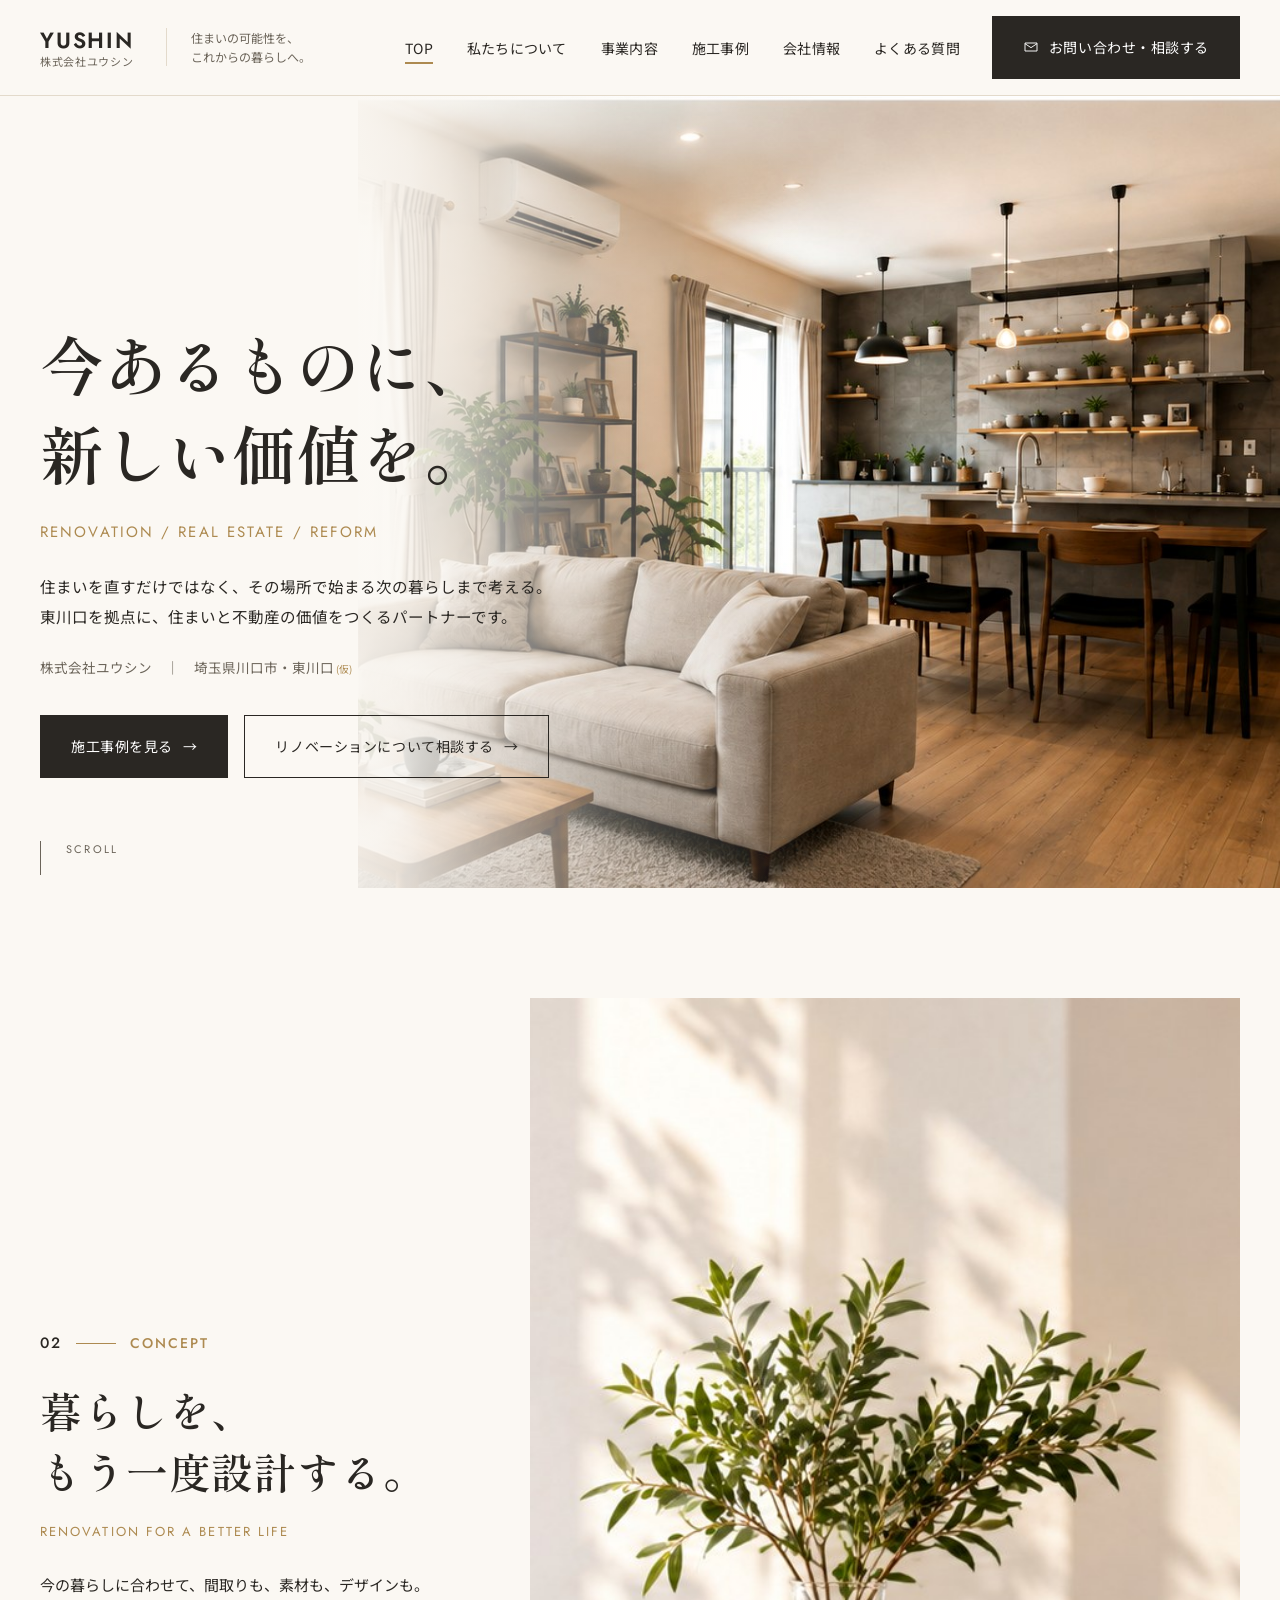
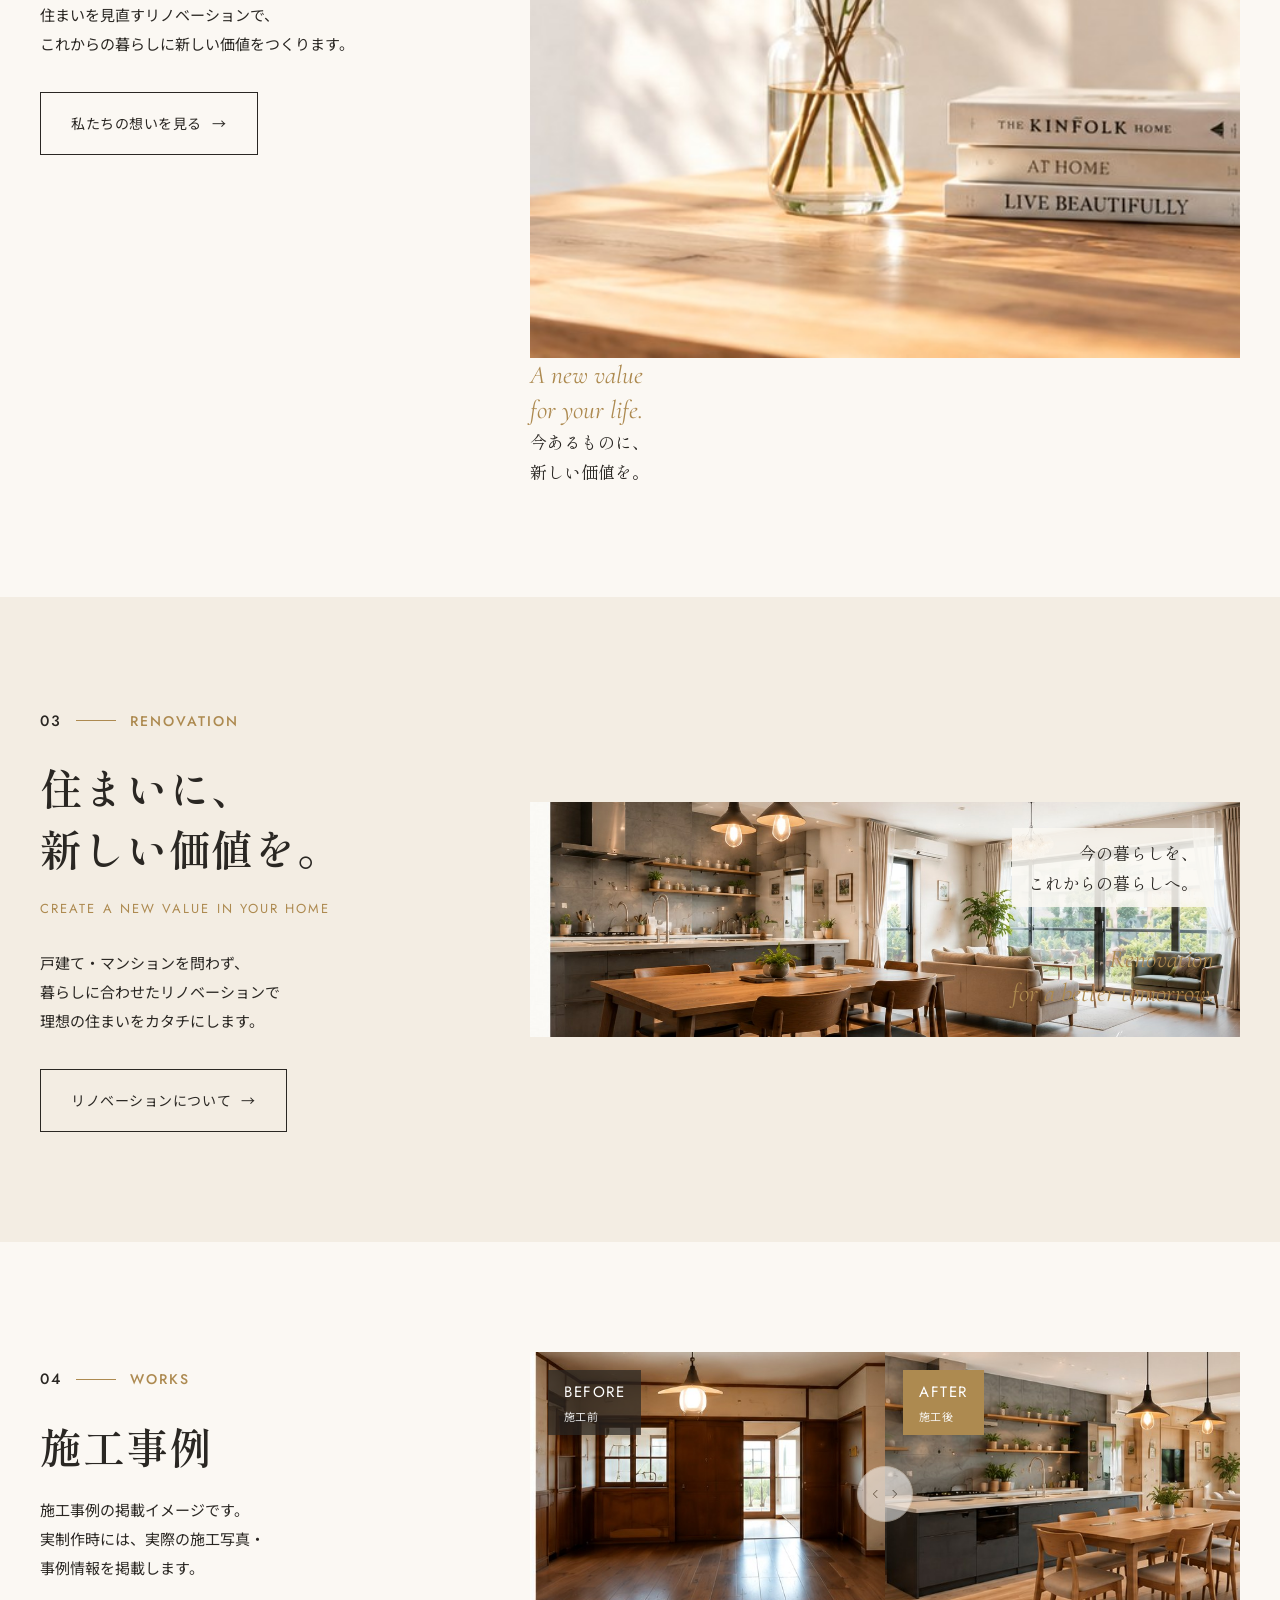
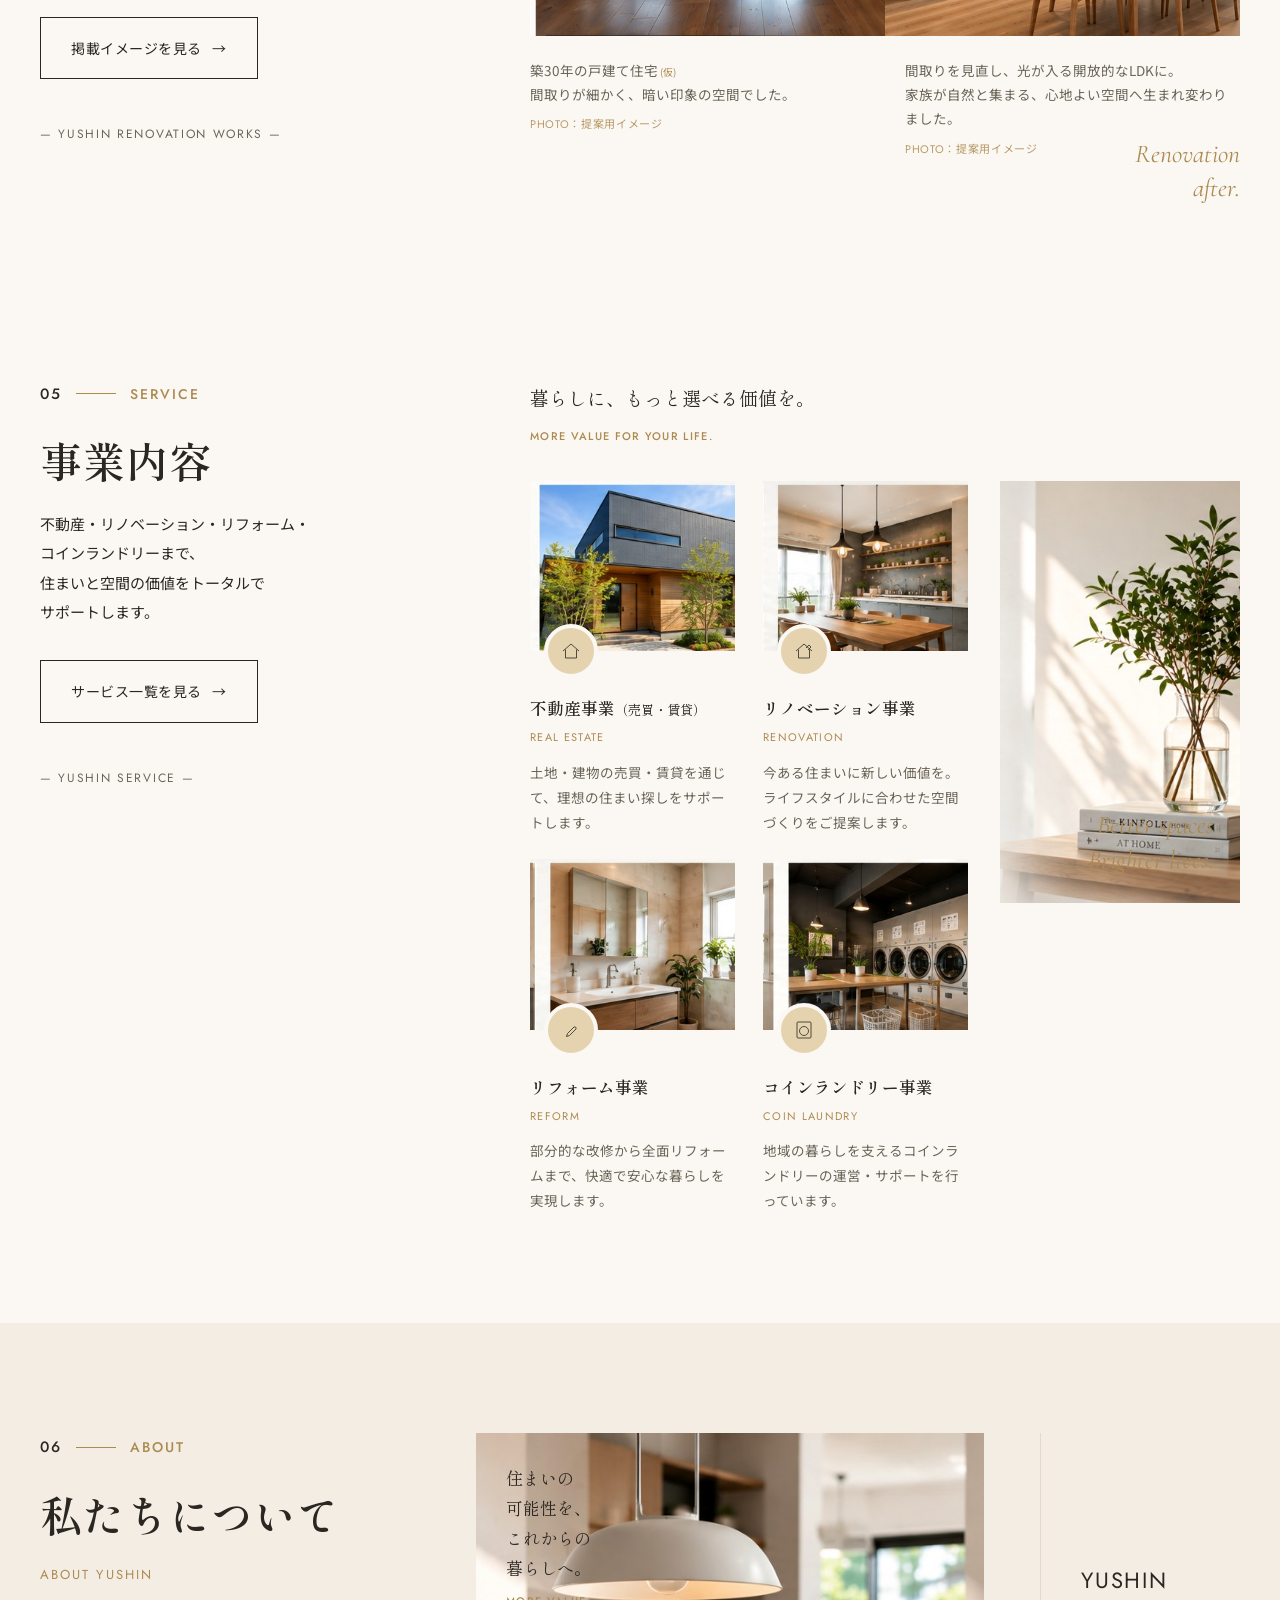
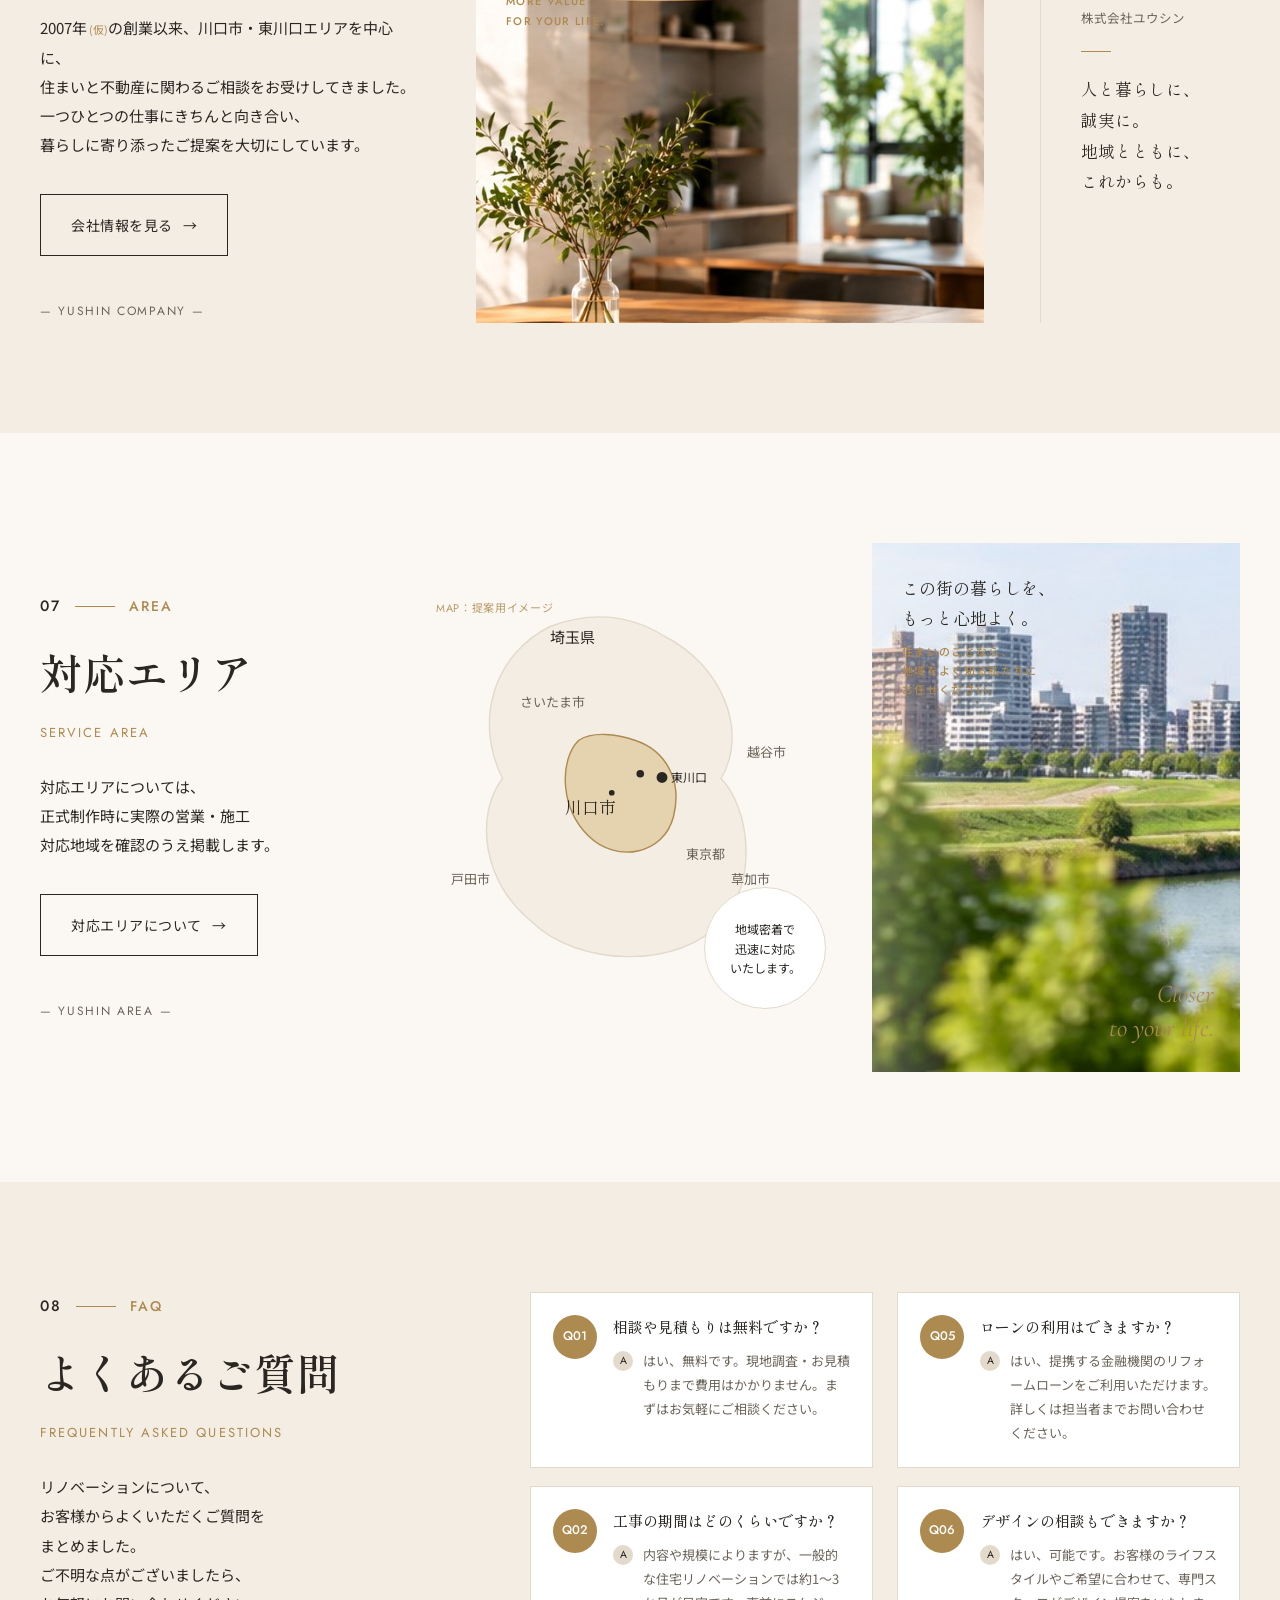
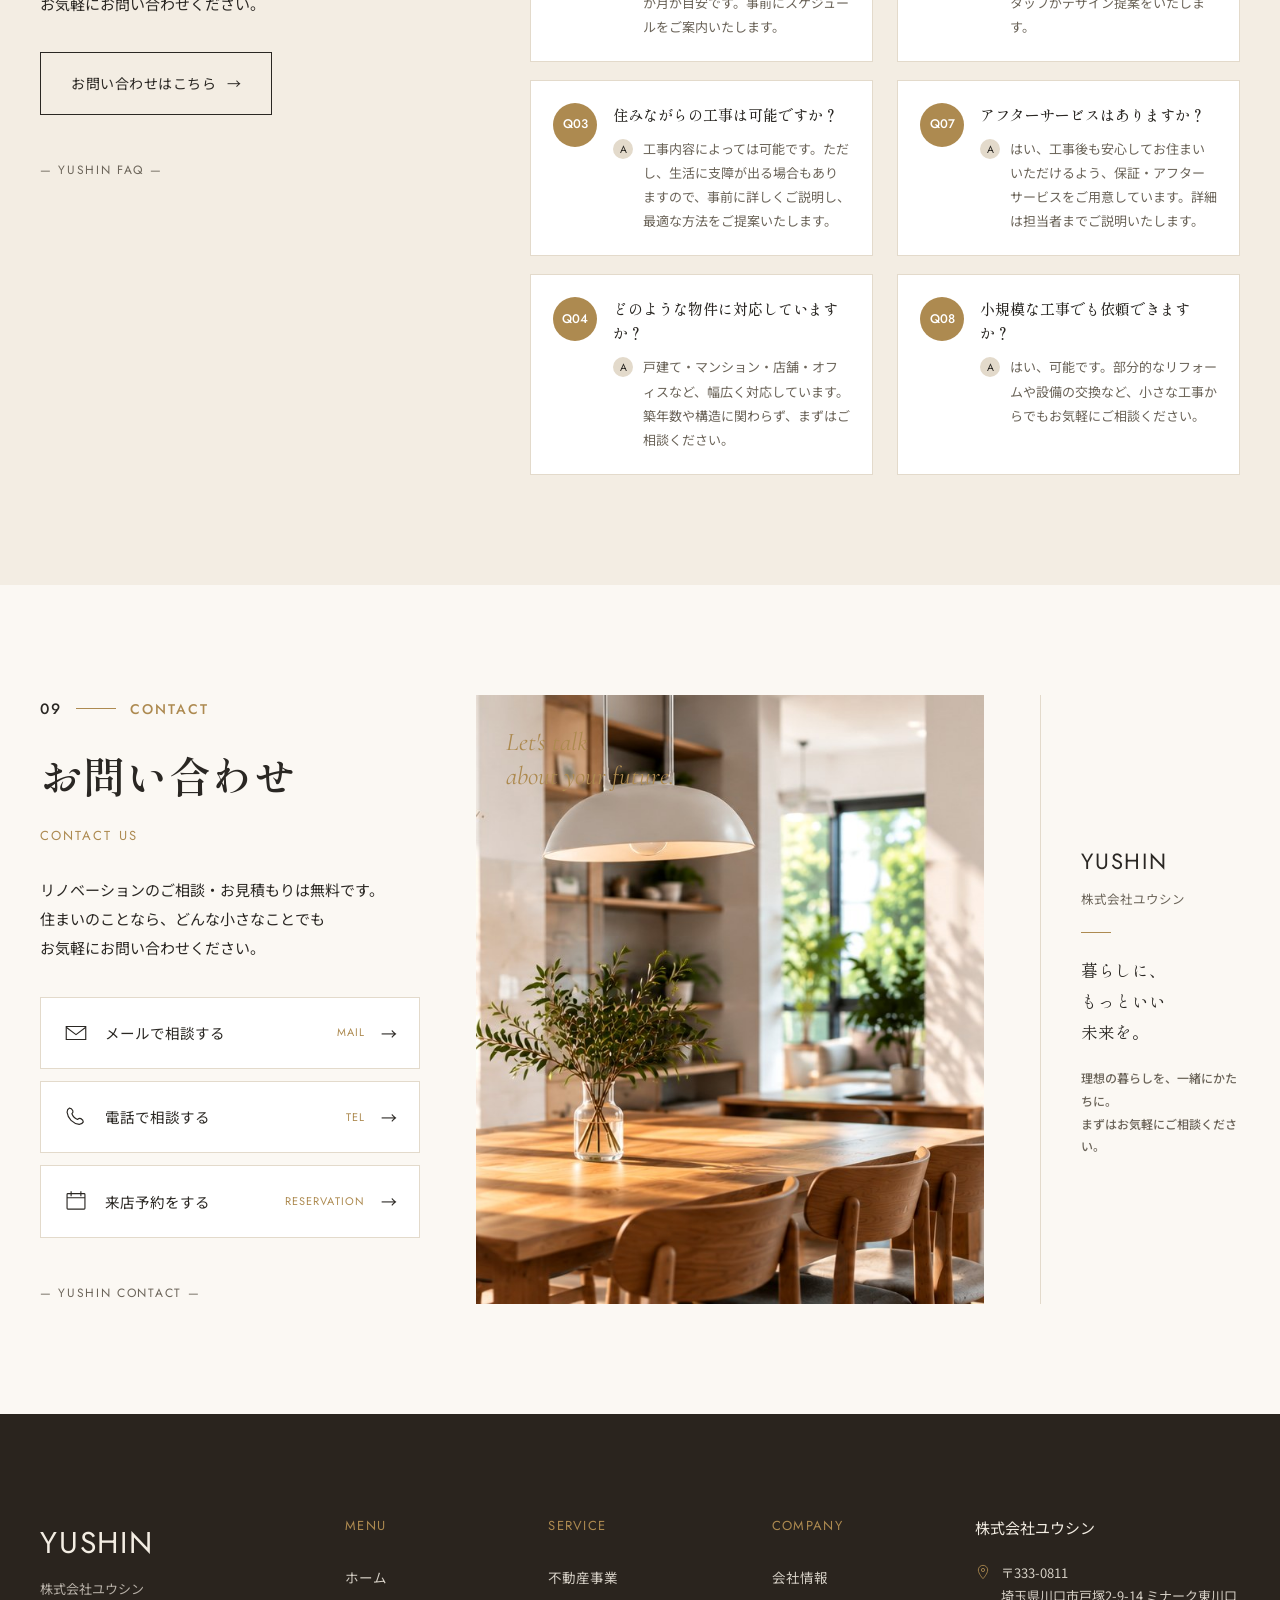
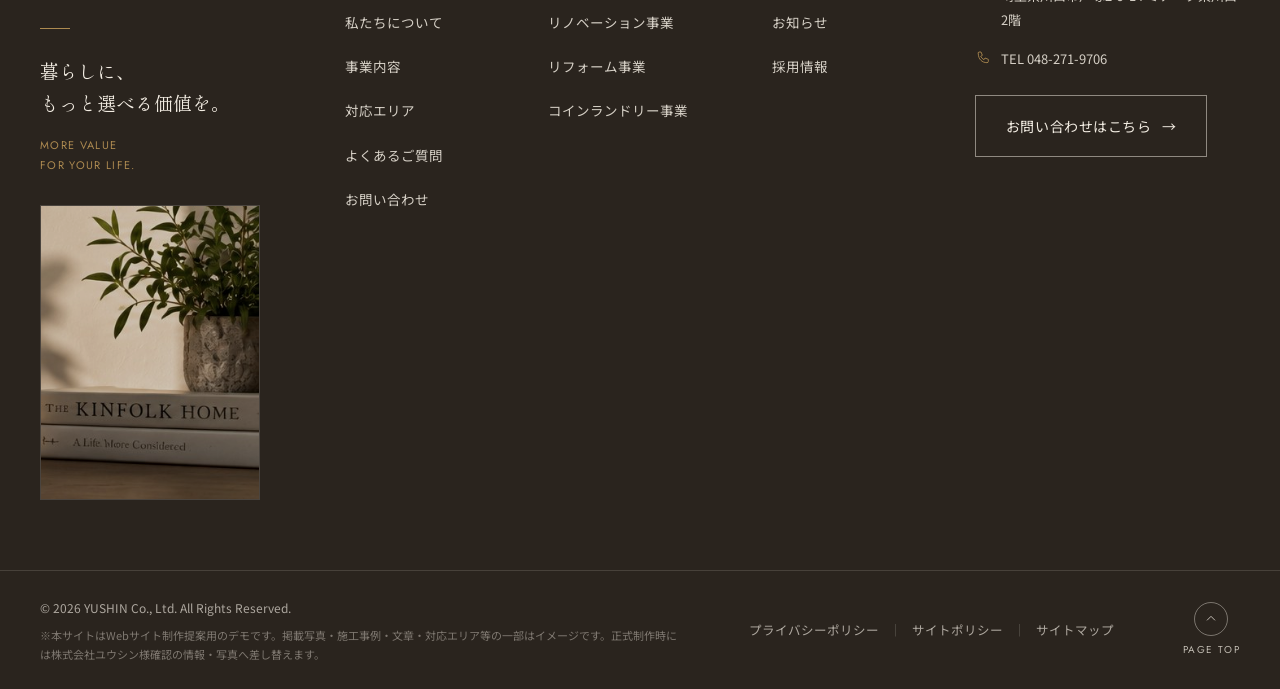
==== commit 2d5681f4: "ABOUTセクションの文章から「小さな会社だからこそ」を削除 Co-Authored-By: Claude Sonnet 5 <noreply@anthropic.com>" ====
--- a/index.html
+++ b/index.html
@@ -223,7 +223,7 @@
       <p class="eyebrow"><span class="eyebrow__num">06</span><span class="eyebrow__line"></span><span class="eyebrow__label">ABOUT</span></p>
       <h2 class="section-title">私たちについて</h2>
       <p class="section-en">ABOUT YUSHIN</p>
-      <p class="section-desc">2007年<span class="tentative-mark">(仮)</span>の創業以来、川口市・東川口エリアを中心に、<br>住まいと不動産に関わるご相談をお受けしてきました。<br>小さな会社だからこそ、一つひとつの仕事に<br>きちんと向き合い、暮らしに寄り添った<br>ご提案を大切にしています。</p>
+      <p class="section-desc">2007年<span class="tentative-mark">(仮)</span>の創業以来、川口市・東川口エリアを中心に、<br>住まいと不動産に関わるご相談をお受けしてきました。<br>一つひとつの仕事にきちんと向き合い、<br>暮らしに寄り添ったご提案を大切にしています。</p>
       <a href="#company-info" class="btn btn-outline">会社情報を見る<span class="arrow">→</span></a>
       <p class="section-foot">— YUSHIN COMPANY —</p>
     </div>
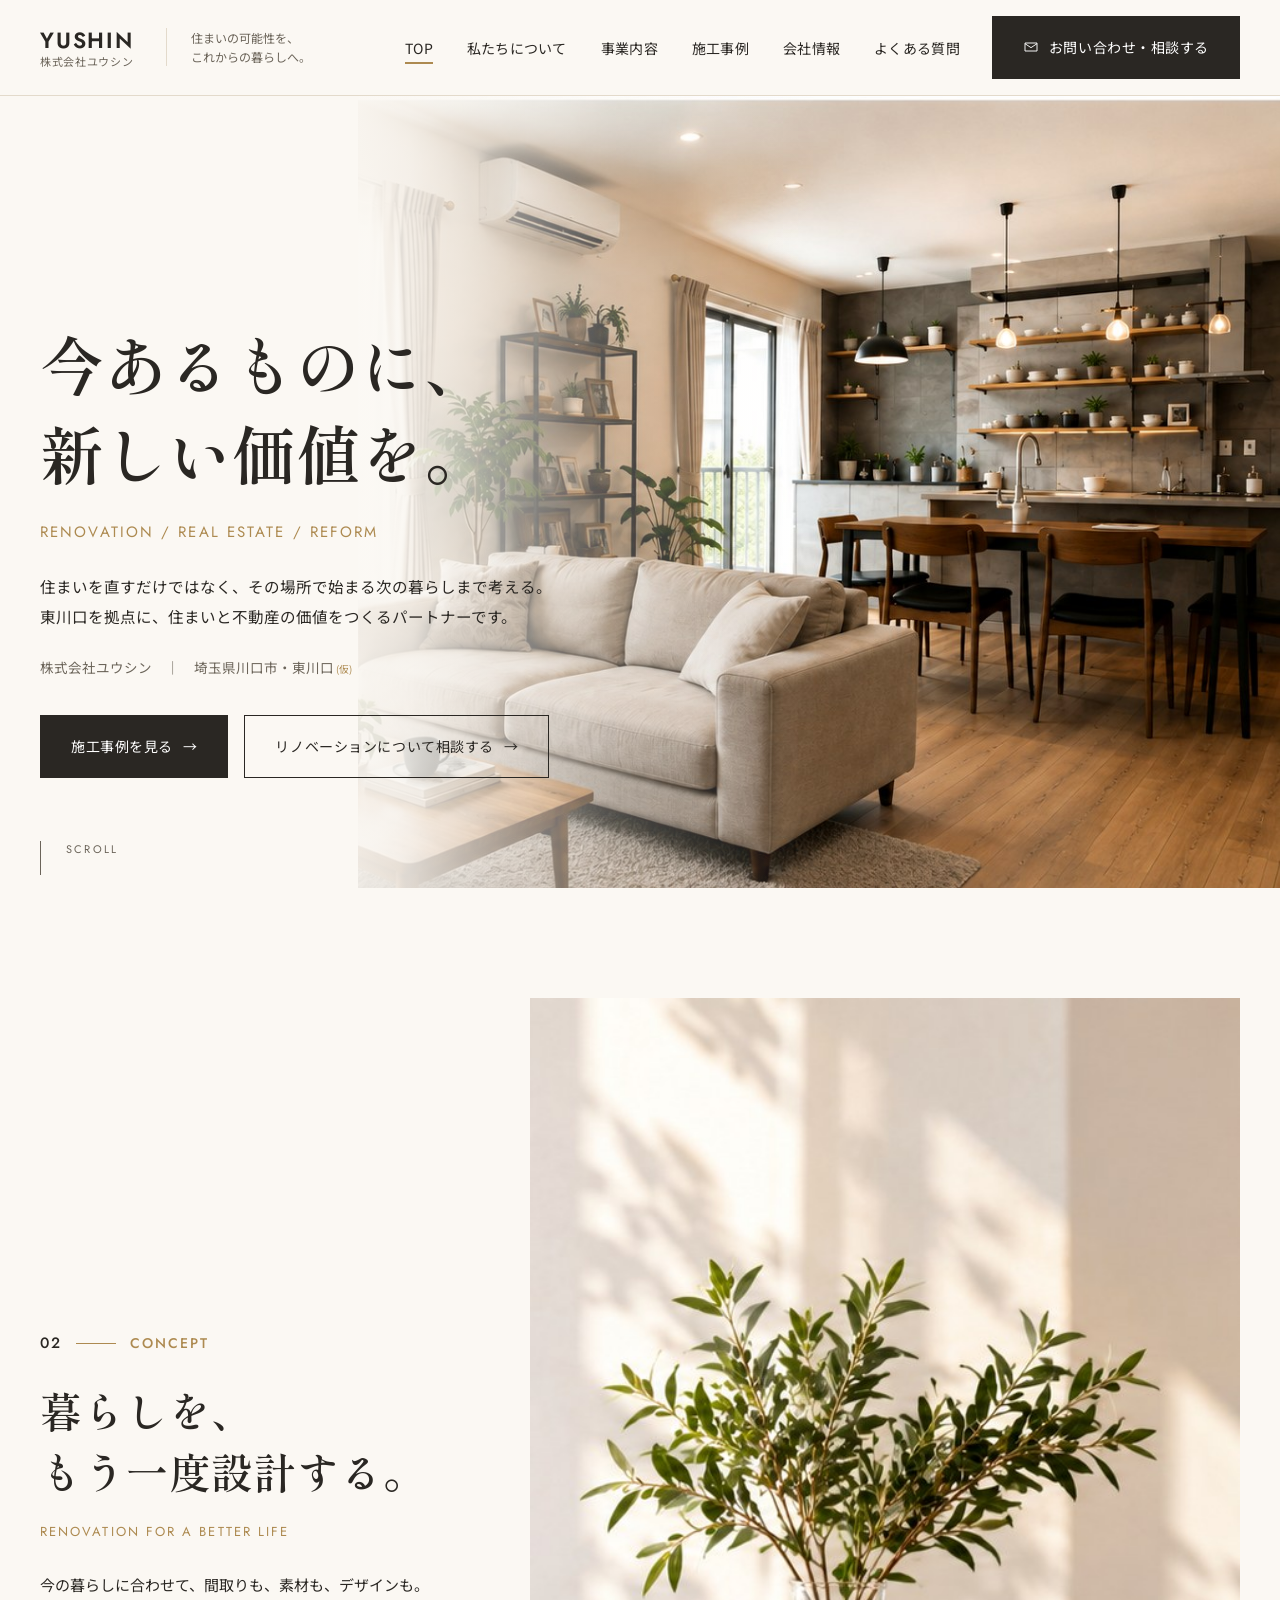
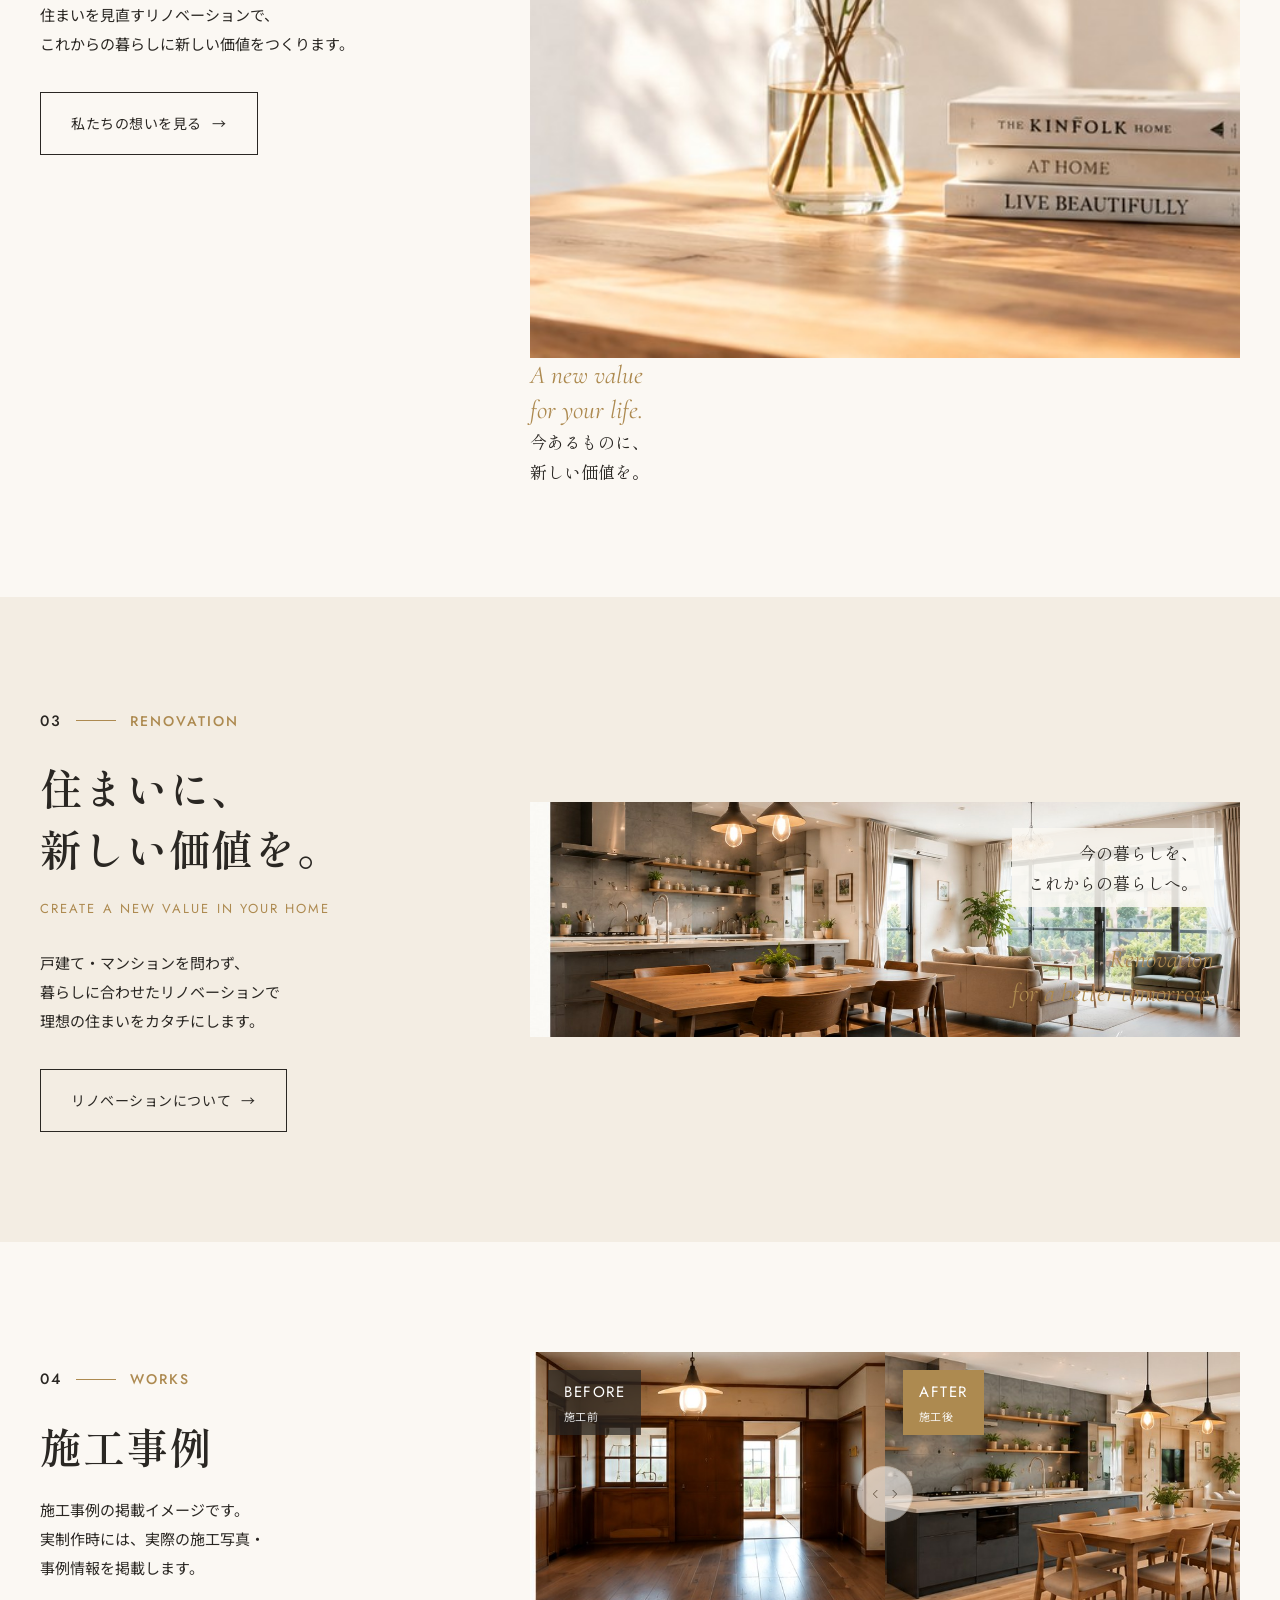
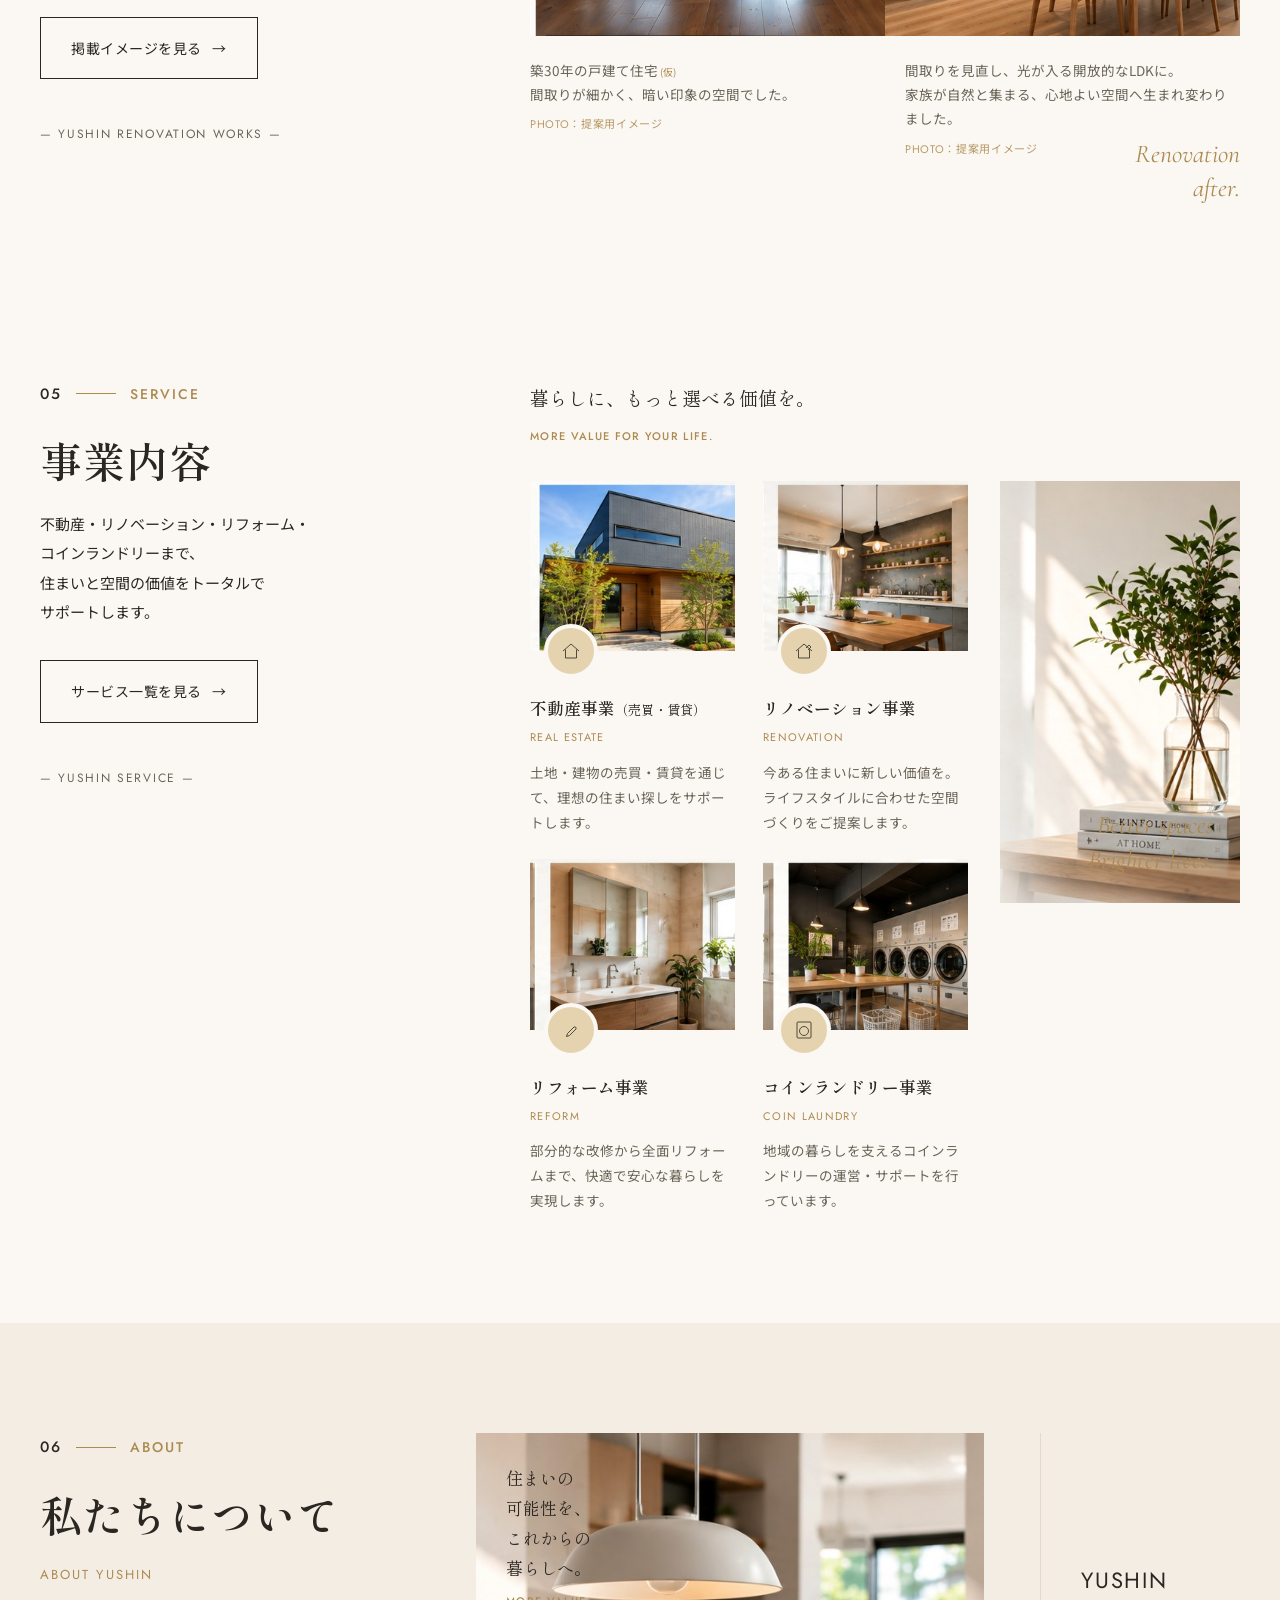
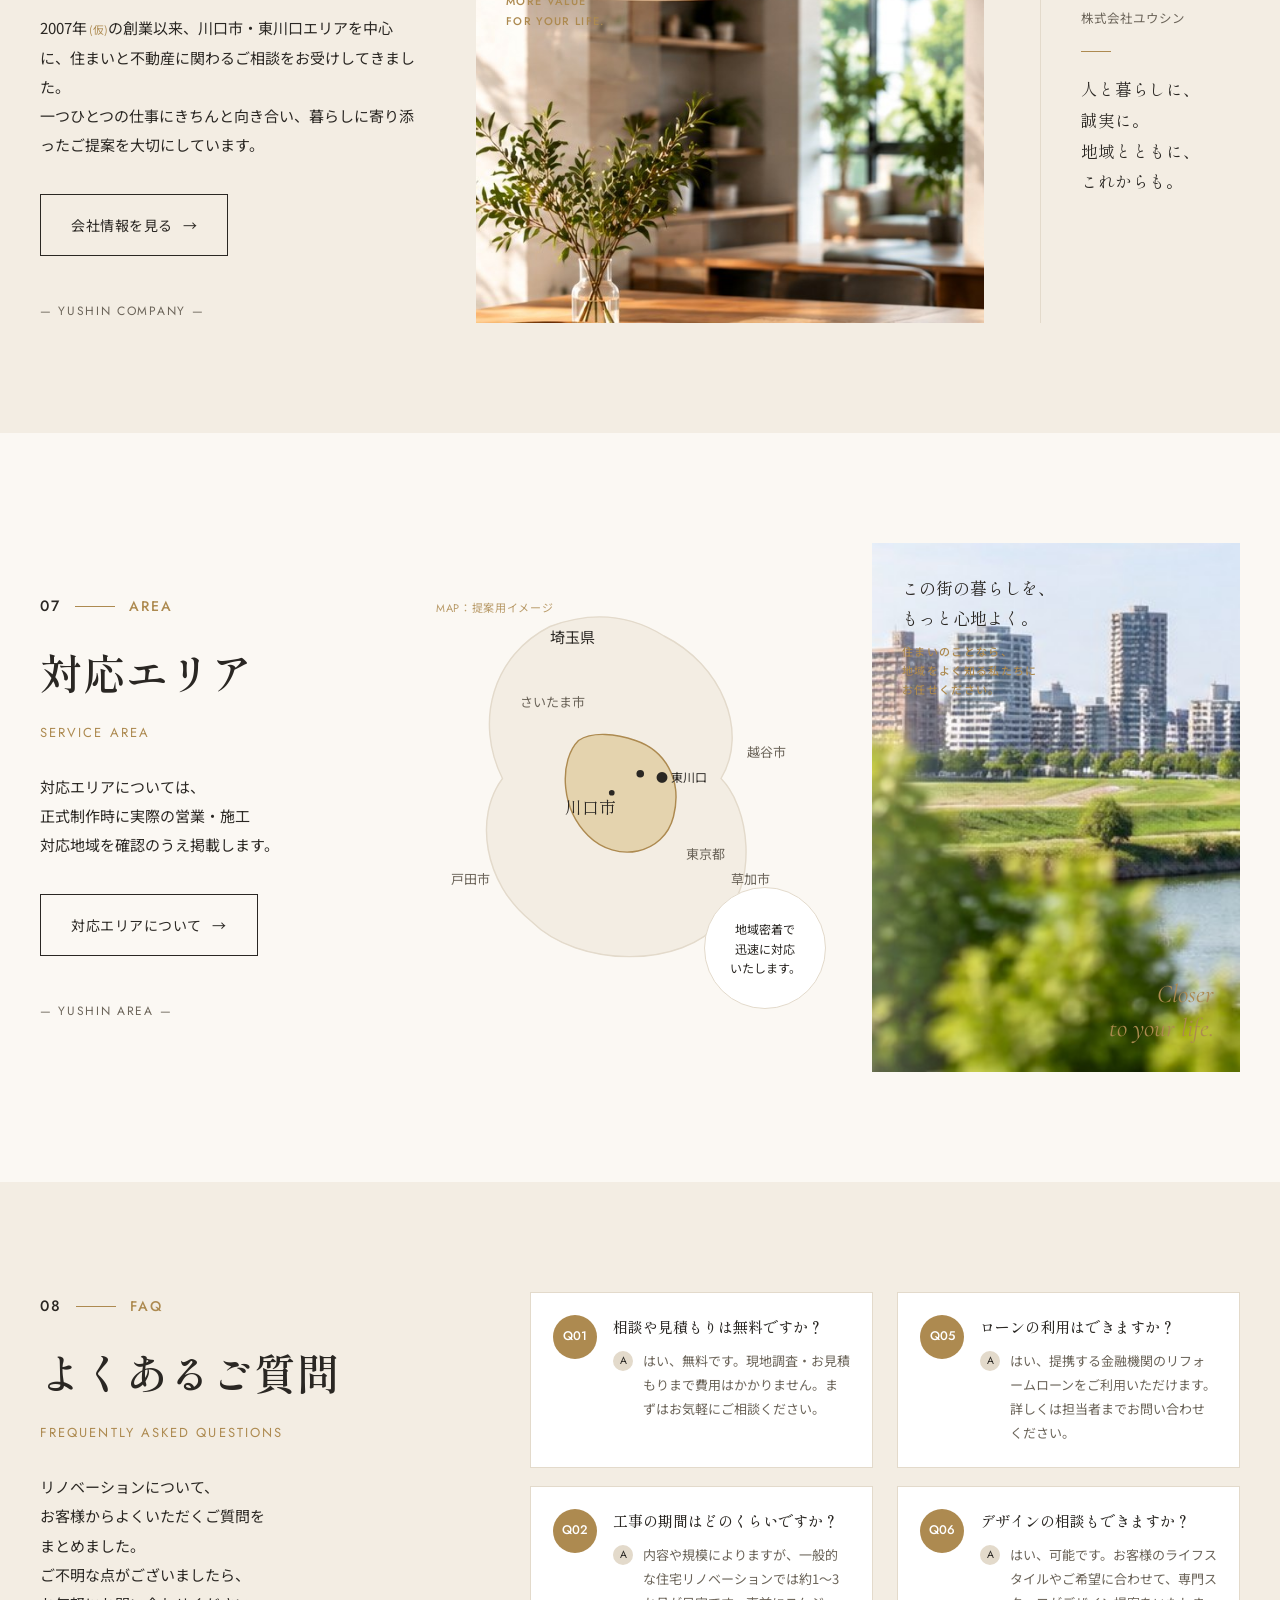
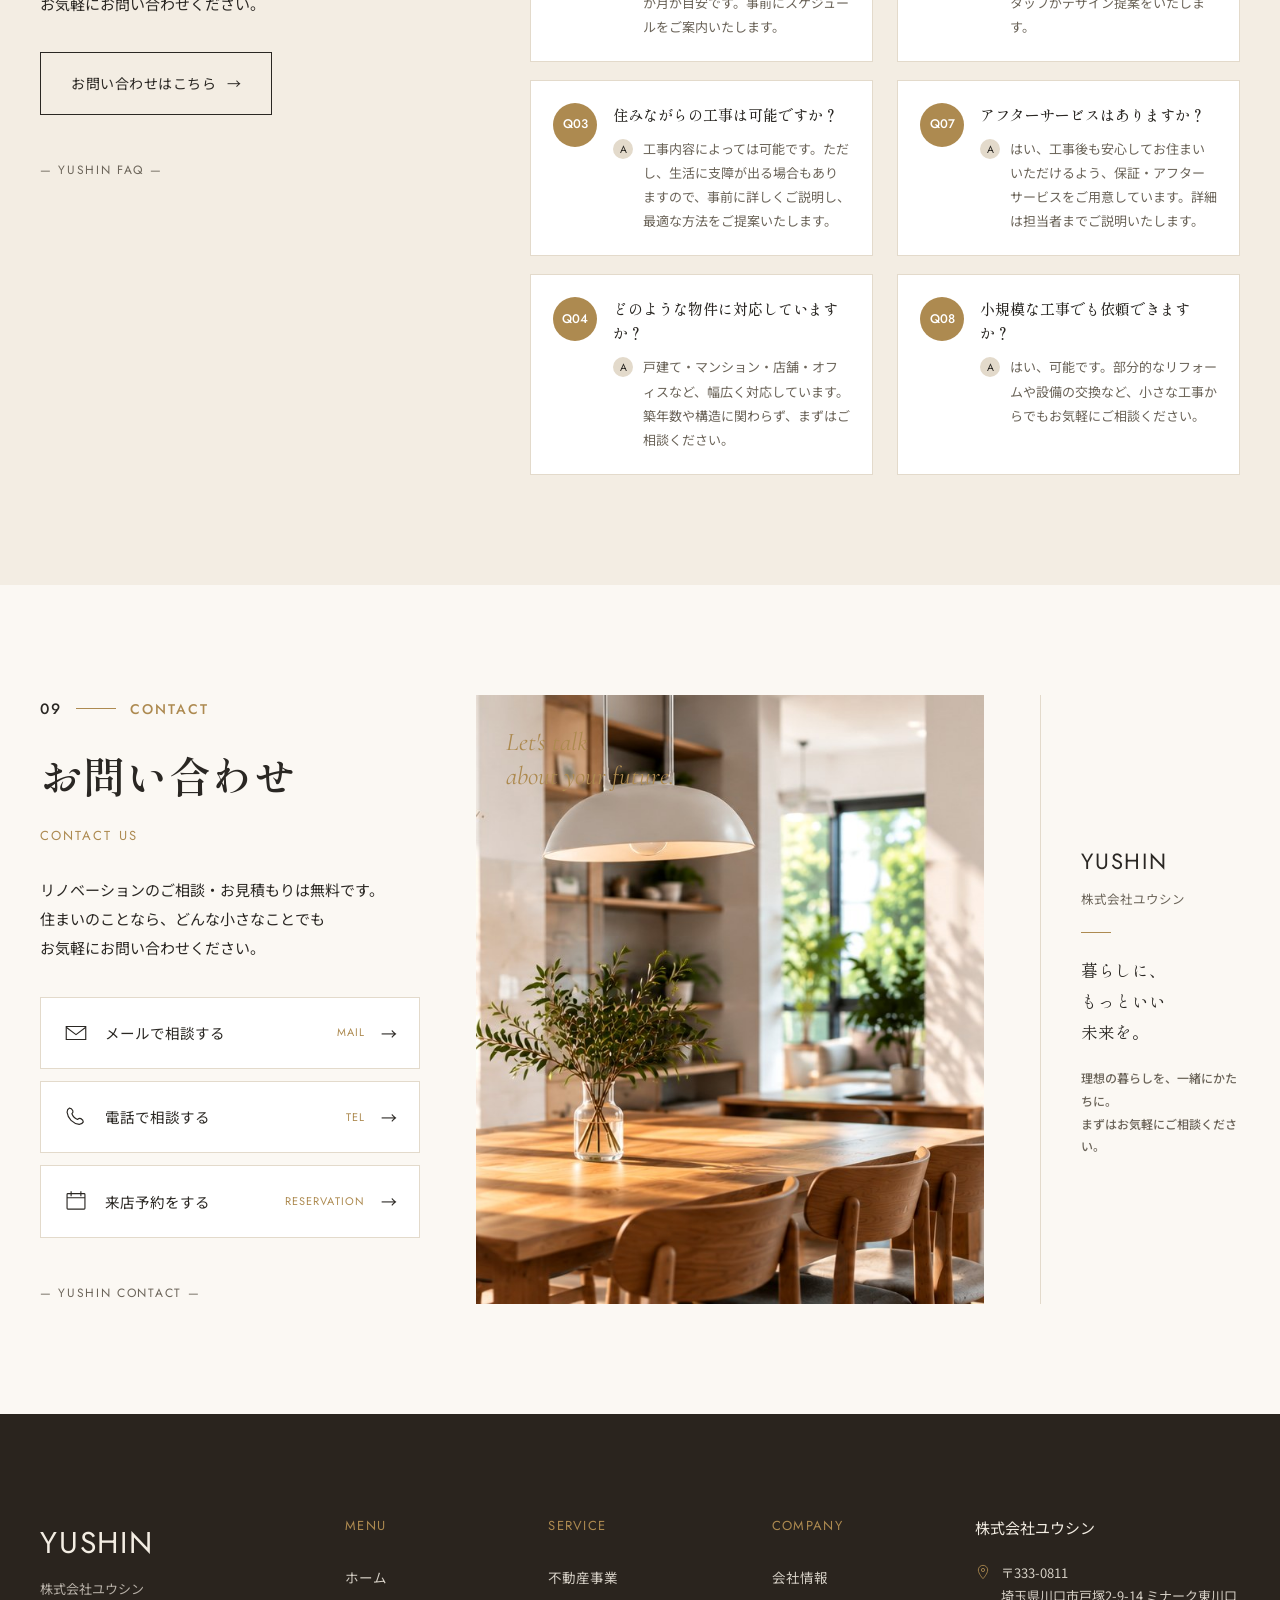
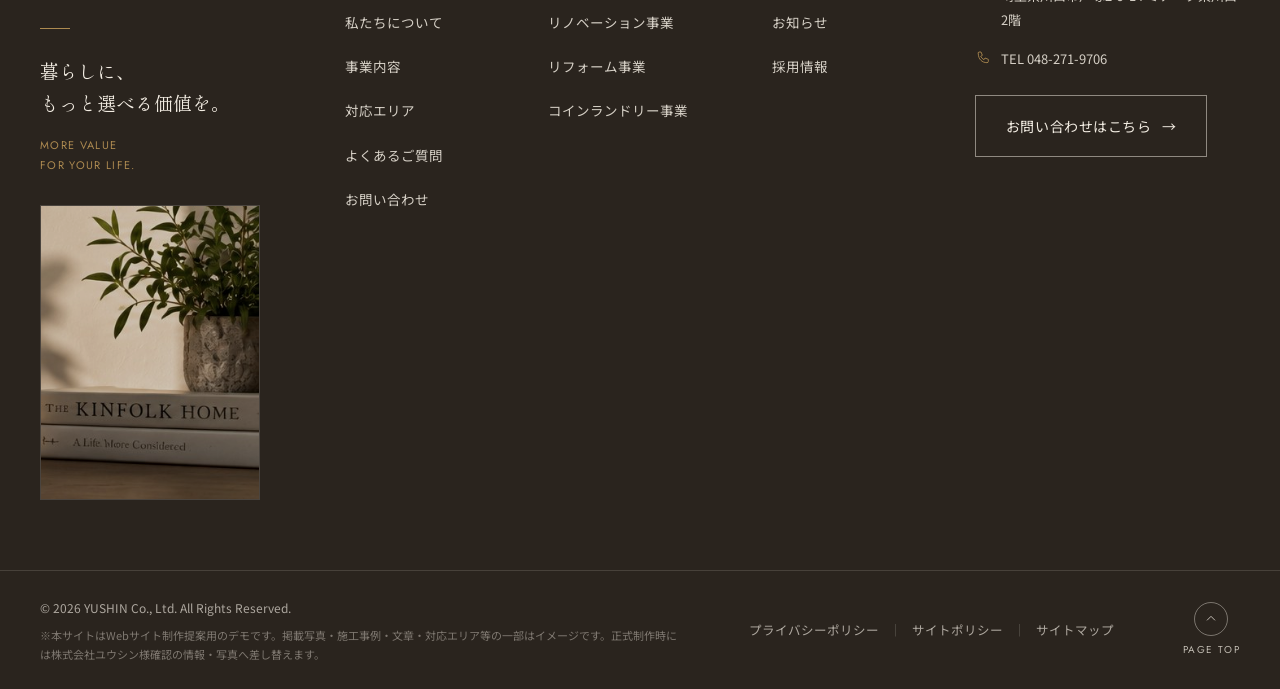
==== commit a69a9c9b: "ABOUT文の改行位置を調整し「に、」の孤立行を解消 Co-Authored-By: Claude Sonnet 5 <noreply@anthropic.com>" ====
--- a/index.html
+++ b/index.html
@@ -223,7 +223,7 @@
       <p class="eyebrow"><span class="eyebrow__num">06</span><span class="eyebrow__line"></span><span class="eyebrow__label">ABOUT</span></p>
       <h2 class="section-title">私たちについて</h2>
       <p class="section-en">ABOUT YUSHIN</p>
-      <p class="section-desc">2007年<span class="tentative-mark">(仮)</span>の創業以来、川口市・東川口エリアを中心に、<br>住まいと不動産に関わるご相談をお受けしてきました。<br>一つひとつの仕事にきちんと向き合い、<br>暮らしに寄り添ったご提案を大切にしています。</p>
+      <p class="section-desc">2007年<span class="tentative-mark">(仮)</span>の創業以来、川口市・東川口エリアを中心<br>に、住まいと不動産に関わるご相談をお受けしてきました。<br>一つひとつの仕事にきちんと向き合い、暮らしに寄り添ったご提案を大切にしています。</p>
       <a href="#company-info" class="btn btn-outline">会社情報を見る<span class="arrow">→</span></a>
       <p class="section-foot">— YUSHIN COMPANY —</p>
     </div>
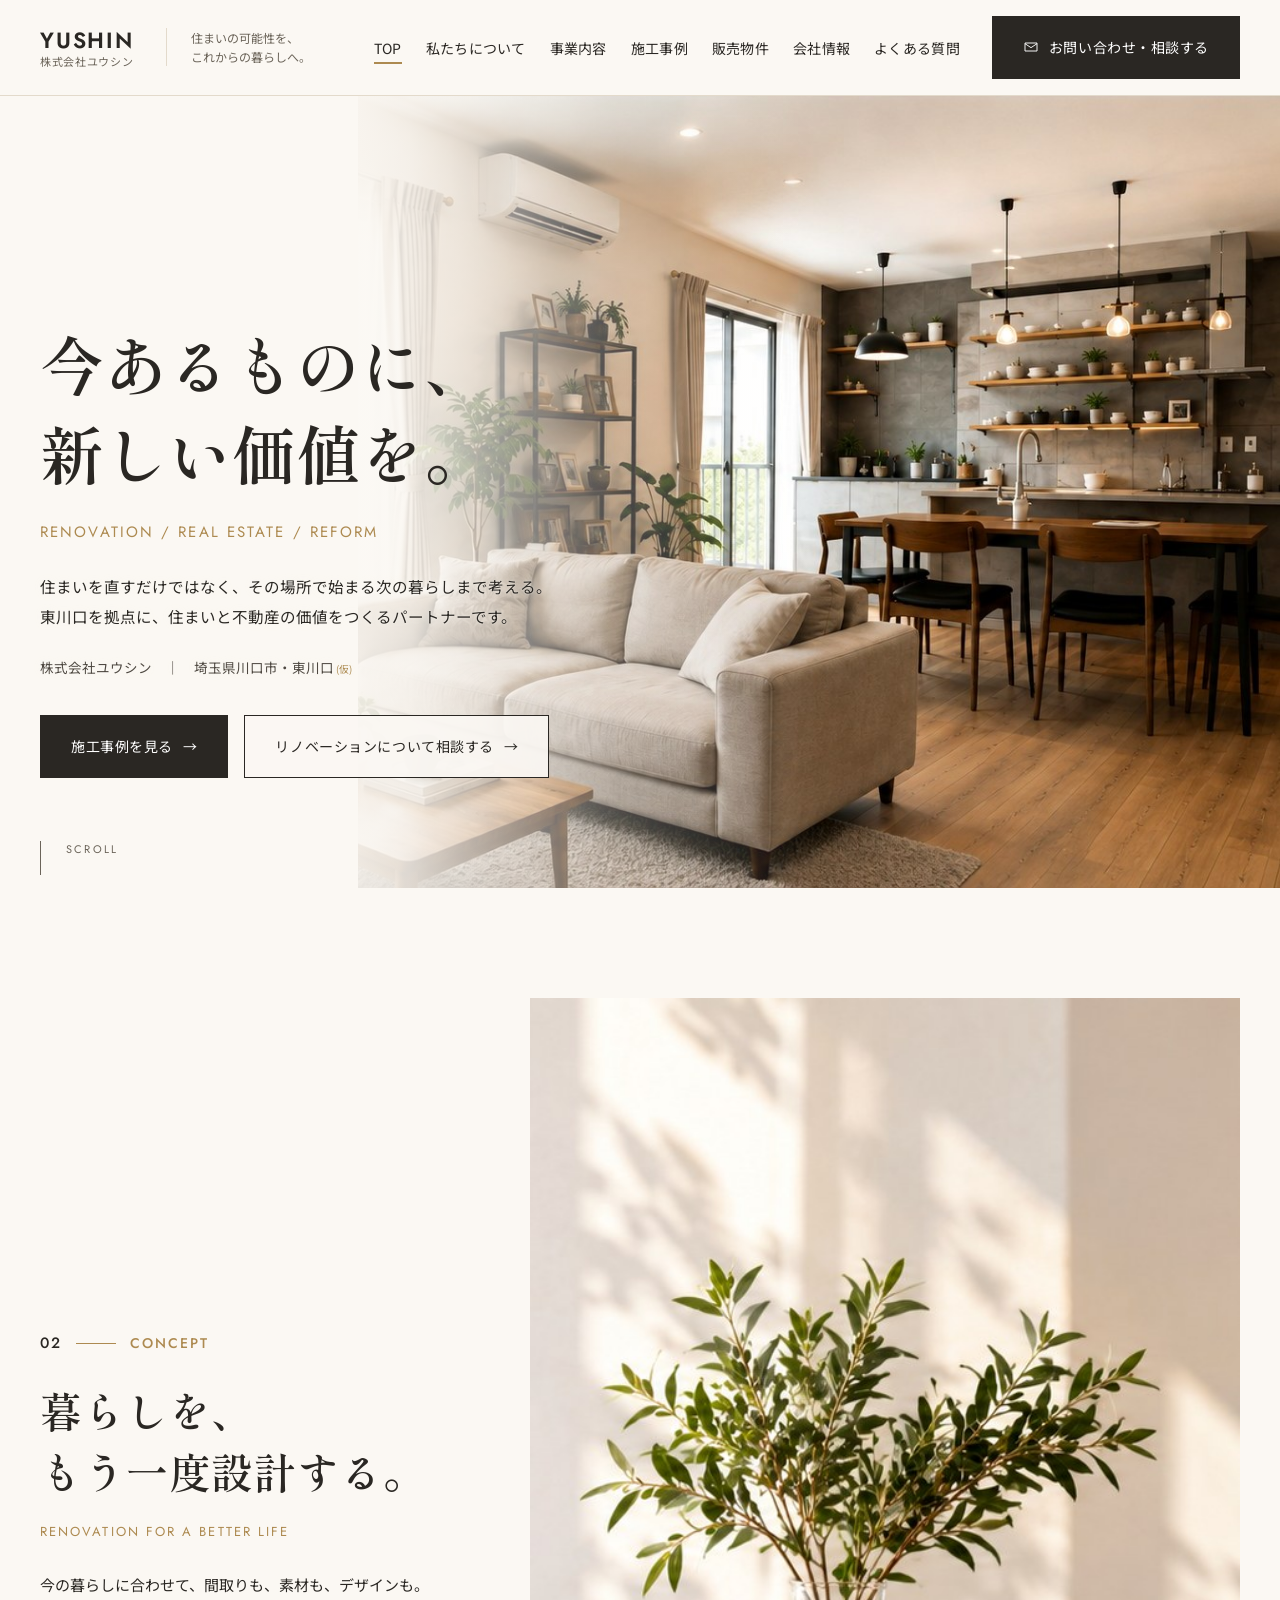
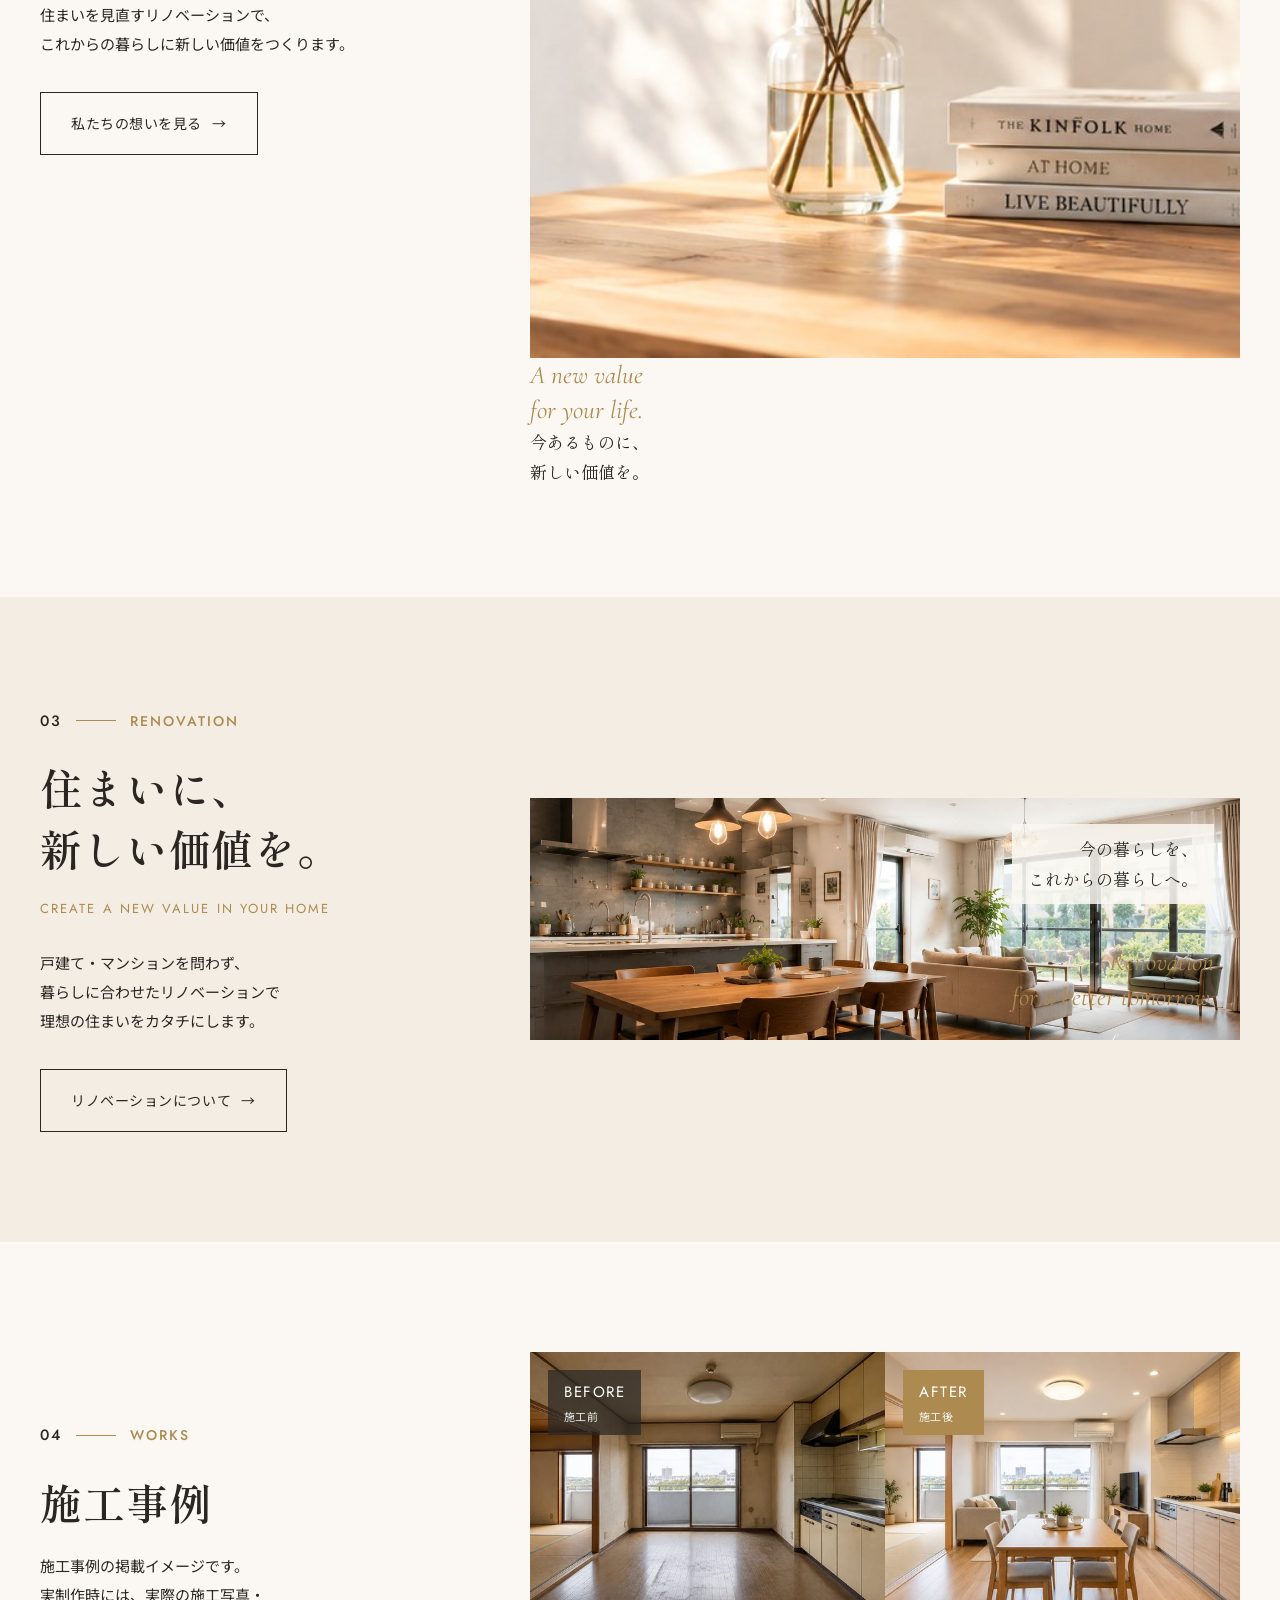
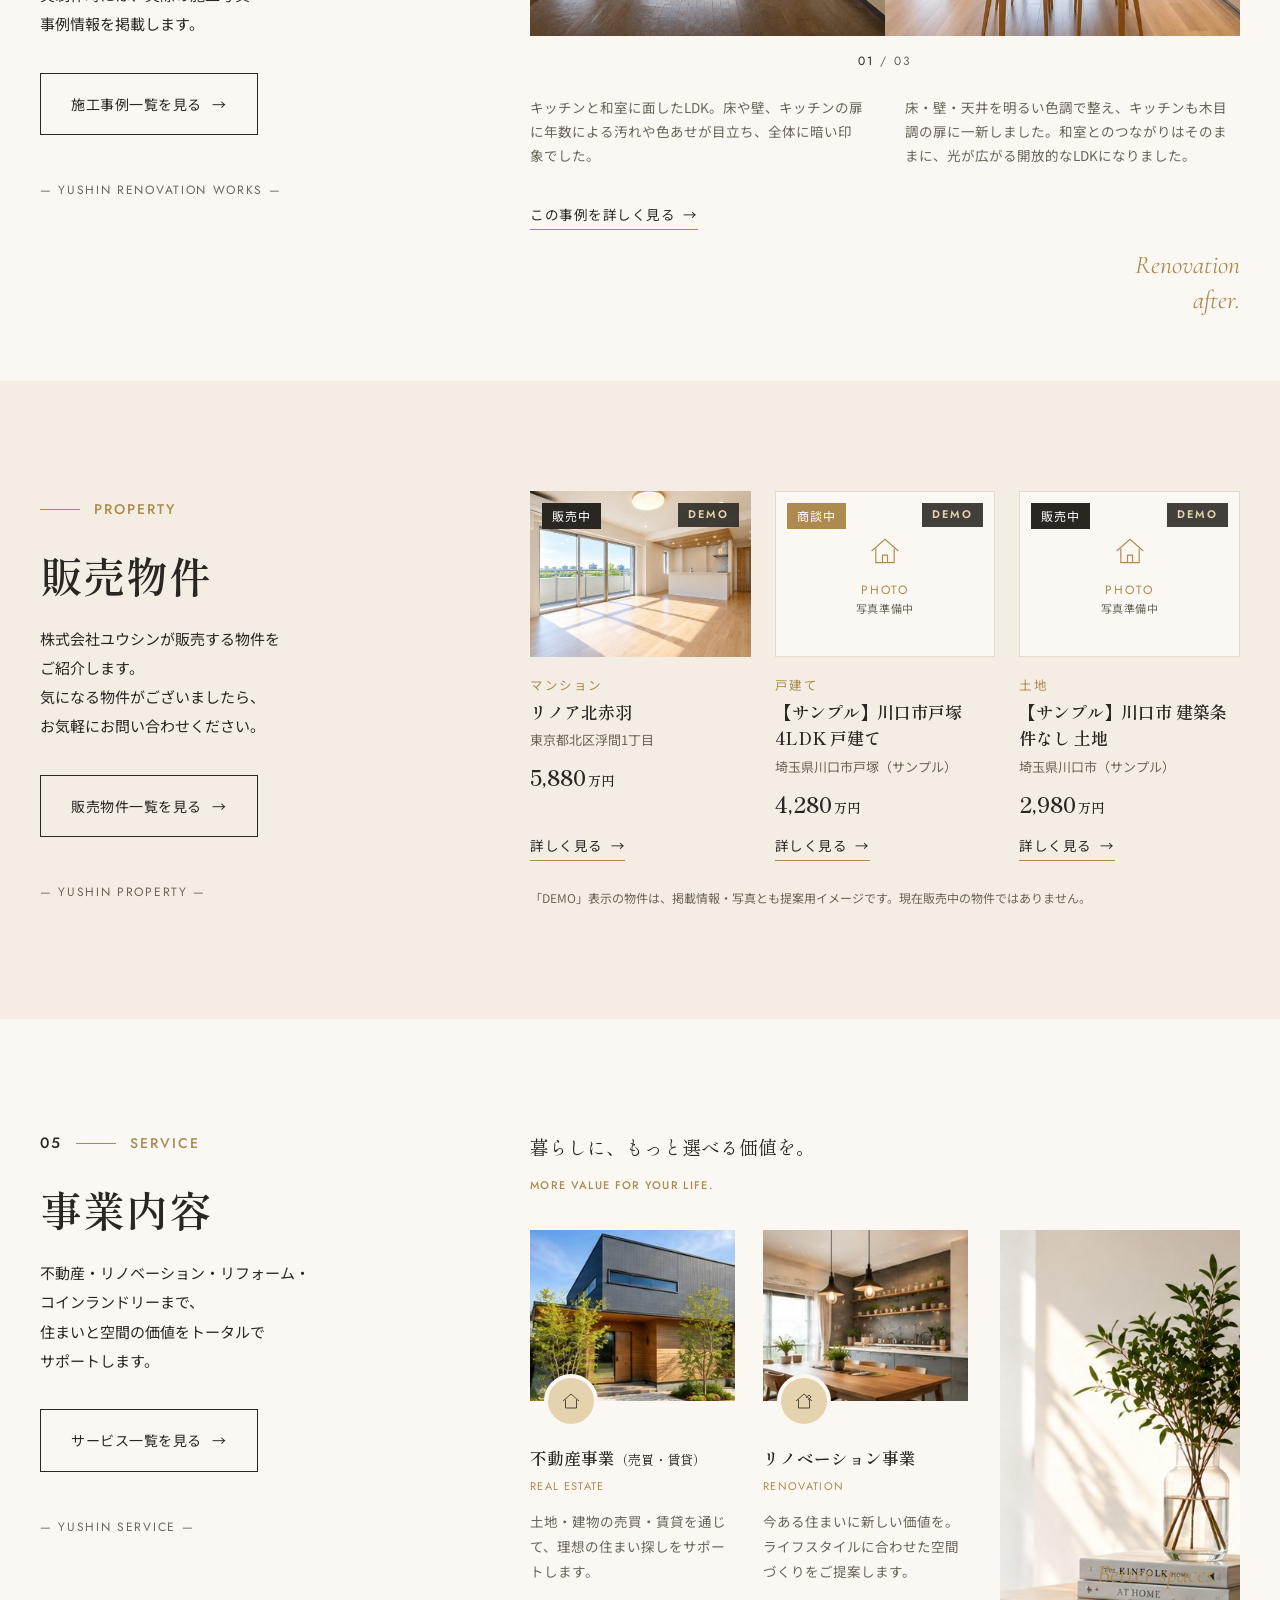
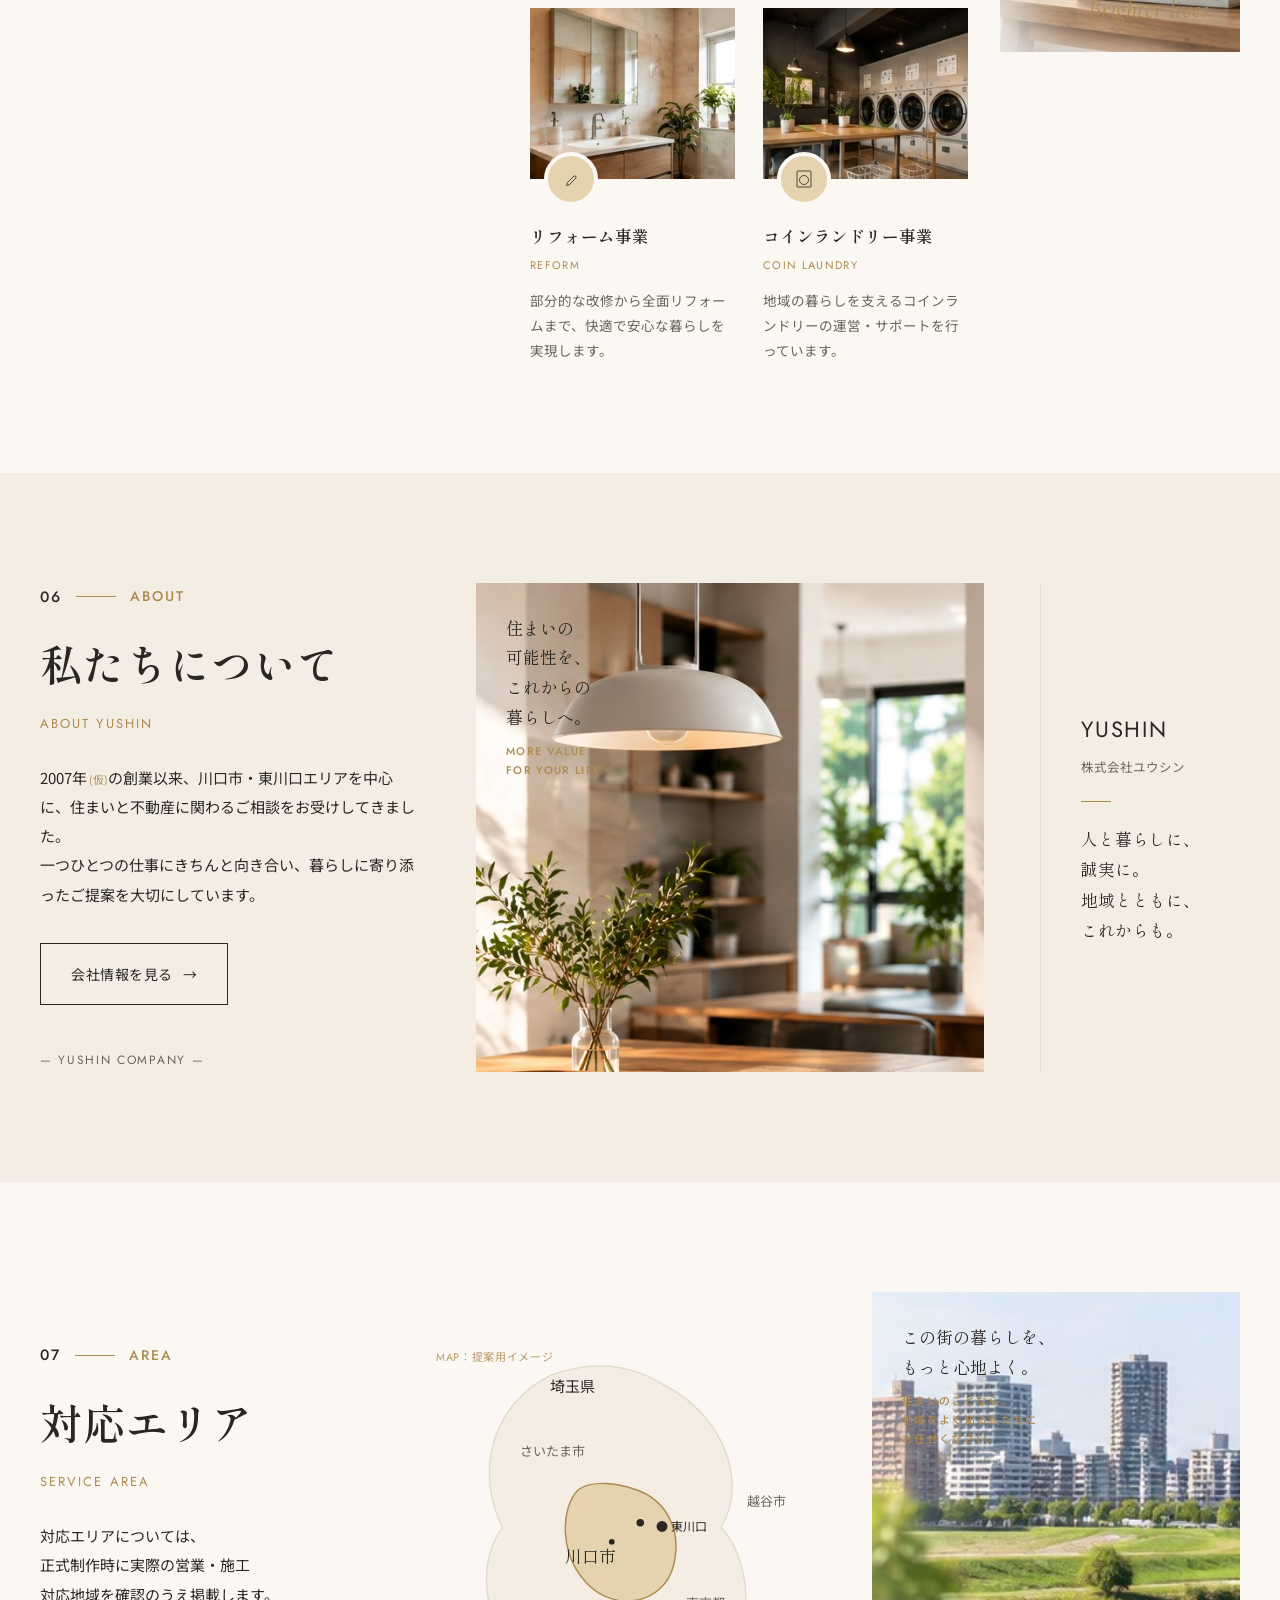
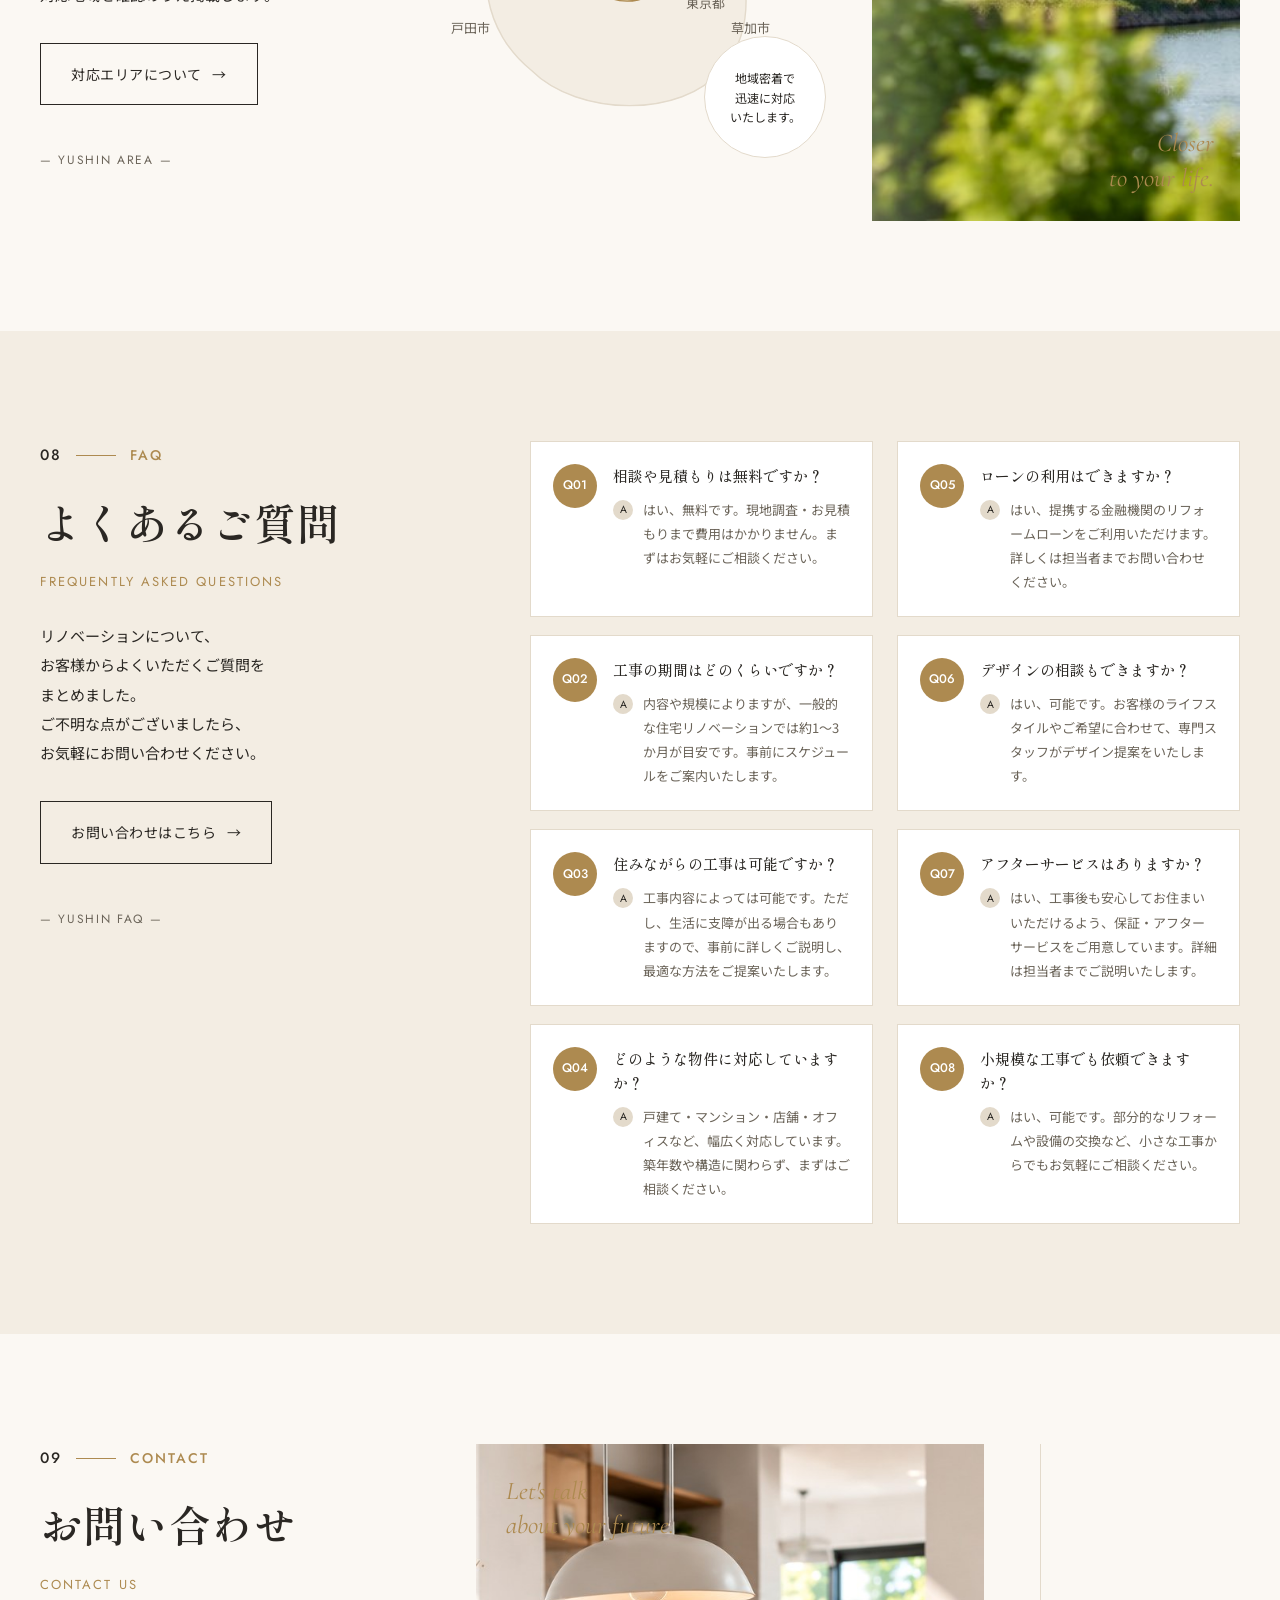
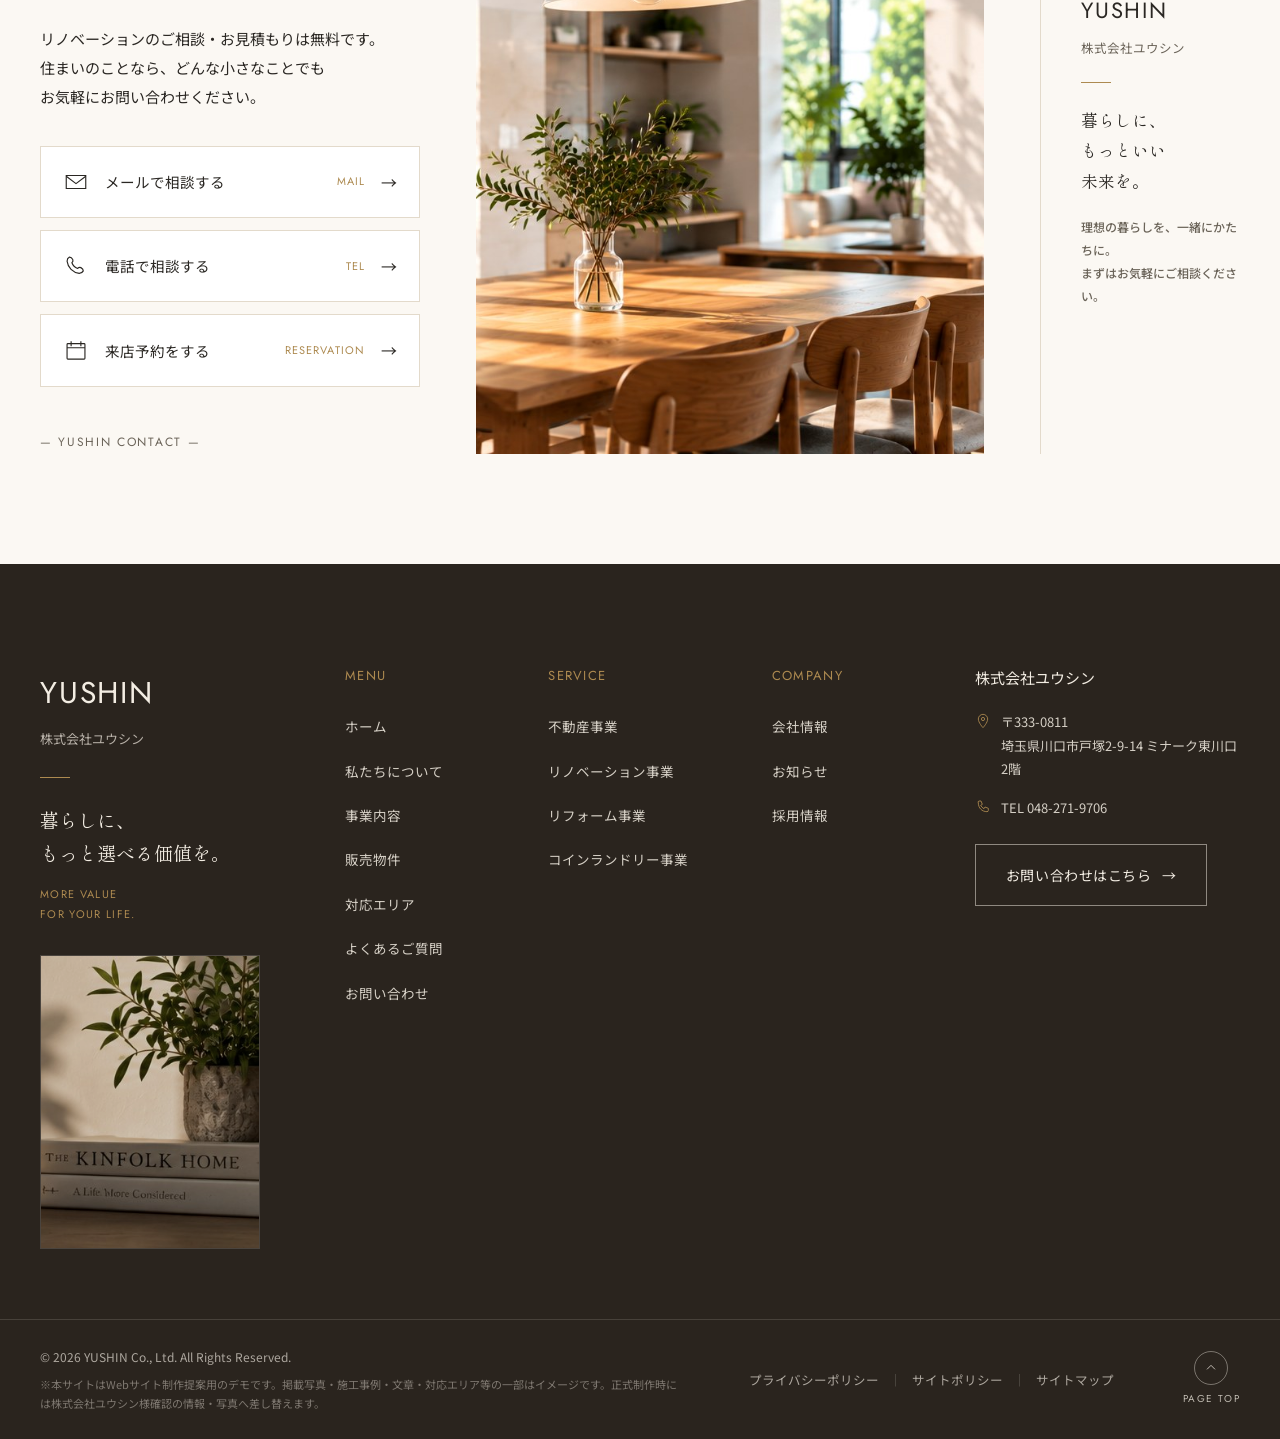
==== commit f7824efb: "最新版デモを反映: WordPress 公開側の TOP・施工事例・販売物件（11ページ） - TOP: ヘッダーの販売物件導線、ヒーローの視認性改善、WORKS（施工事例01〜03のスライダー）、 " ====
--- a/index.html
+++ b/index.html
@@ -2,20 +2,19 @@
 <html lang="ja">
 <head>
 <meta charset="UTF-8">
-<meta name="viewport" content="width=device-width, initial-scale=1.0">
+<meta name="viewport" content="width=device-width, initial-scale=1">
 <meta name="robots" content="noindex, nofollow">
-<title>株式会社ユウシン｜住まいの可能性を、これからの暮らしへ。(提案用デモ)</title>
+<title>株式会社ユウシン｜住まいの可能性を、これからの暮らしへ。（提案用デモ）</title>
 <link rel="preconnect" href="https://fonts.googleapis.com">
 <link rel="preconnect" href="https://fonts.gstatic.com" crossorigin>
-<link href="https://fonts.googleapis.com/css2?family=Shippori+Mincho:wght@400;500;600;800&family=Noto+Sans+JP:wght@300;400;500;600;700&family=Cormorant+Garamond:ital,wght@1,400;1,500;1,600&family=Jost:wght@400;500;600&display=swap" rel="stylesheet">
+<link rel="stylesheet" href="https://fonts.googleapis.com/css2?family=Shippori+Mincho:wght@400;500;600;800&amp;family=Noto+Sans+JP:wght@300;400;500;600;700&amp;family=Cormorant+Garamond:ital,wght@1,400;1,500;1,600&amp;family=Jost:wght@400;500;600&amp;display=swap">
 <link rel="stylesheet" href="styles/main.css">
+<link rel="stylesheet" href="styles/site.css">
+<link rel="stylesheet" href="styles/home-property.css">
 </head>
 <body>
 
-<!-- ===================================================== -->
-<!-- 01 HEADER -->
-<!-- ===================================================== -->
-<header class="site-header" id="hero">
+<a class="skip-link screen-reader-text" id="wp-skip-link" href="#wp--skip-link--target">内容をスキップ</a><div class="wp-site-blocks"><header class="site-header" id="hero">
   <div class="site-header__inner">
     <a class="brand" href="#hero">
       <span class="brand__en">YUSHIN</span>
@@ -30,6 +29,7 @@
         <li><a href="#about">私たちについて</a></li>
         <li><a href="#service">事業内容</a></li>
         <li><a href="#works">施工事例</a></li>
+        <li><a href="property/">販売物件</a></li>
         <li><a href="#company-info">会社情報</a></li>
         <li><a href="#faq">よくある質問</a></li>
       </ul>
@@ -46,9 +46,7 @@
   </div>
 </header>
 
-<!-- ===================================================== -->
-<!-- 01 HERO -->
-<!-- ===================================================== -->
+
 <section class="hero" aria-label="ヒーロー">
   <div class="hero__photo">
     <img src="images/photos/hero.jpg" alt="リノベーションされたリビング・ダイニングのイメージ写真(提案用仮素材)" loading="eager">
@@ -67,11 +65,9 @@
   <div class="hero__scroll">SCROLL</div>
 </section>
 
-<main>
-
-<!-- ===================================================== -->
-<!-- 02 CONCEPT -->
-<!-- ===================================================== -->
+
+
+<main id="wp--skip-link--target" class="wp-block-group is-layout-flow wp-block-group-is-layout-flow">
 <section class="section section--split" id="concept" data-section="02">
   <div class="container split">
     <div class="split__text">
@@ -89,9 +85,7 @@
   </div>
 </section>
 
-<!-- ===================================================== -->
-<!-- 03 RENOVATION -->
-<!-- ===================================================== -->
+
 <section class="section section--split section--alt" id="renovation" data-section="03">
   <div class="container split">
     <div class="split__text">
@@ -109,51 +103,151 @@
   </div>
 </section>
 
-<!-- ===================================================== -->
-<!-- 04 WORKS -->
-<!-- ===================================================== -->
+
 <section class="section section--split" id="works" data-section="04">
   <div class="container split">
     <div class="split__text">
       <p class="eyebrow"><span class="eyebrow__num">04</span><span class="eyebrow__line"></span><span class="eyebrow__label">WORKS</span></p>
       <h2 class="section-title">施工事例</h2>
       <p class="section-desc">施工事例の掲載イメージです。<br>実制作時には、実際の施工写真・<br>事例情報を掲載します。</p>
-      <a href="#works" class="btn btn-outline">掲載イメージを見る<span class="arrow">→</span></a>
-      <p class="section-foot">— YUSHIN RENOVATION WORKS —</p>
-    </div>
-    <div class="works-compare">
+            <a href="works/" class="btn btn-outline">施工事例一覧を見る<span class="arrow">→</span></a>
+            <p class="section-foot">— YUSHIN RENOVATION WORKS —</p>
+    </div>
+    <div class="works-compare works-compare--switch" data-works-count="3">
       <div class="works-compare__photos">
-        <div class="works-compare__frame">
-          <span class="works-compare__tag works-compare__tag--before">BEFORE<small>施工前</small></span>
-          <img class="photo photo--compare" src="images/photos/works-before.jpg" alt="施工前の和室のイメージ写真(提案用仮素材)" loading="lazy">
+        <div class="works-compare__stack">
+          <div class="works-compare__frame is-active" data-slide="0">
+            <span class="works-compare__tag works-compare__tag--before">BEFORE<small>施工前</small></span>
+            <img width="1024" height="683" src="images/works/works-01-before-1024.jpg" class="photo photo--compare" alt="施工前のLDKのイメージ写真(提案用の生成画像)" loading="lazy" sizes="auto, (max-width: 900px) 100vw, 400px" decoding="async" srcset="images/works/works-01-before-1536.jpg 1536w, images/works/works-01-before-1024.jpg 1024w, images/works/works-01-before-640.jpg 640w" />          </div>
+          <div class="works-compare__frame" data-slide="1">
+            <span class="works-compare__tag works-compare__tag--before">BEFORE<small>施工前</small></span>
+            <img width="1024" height="683" src="images/works/works-02-before-1024.jpg" class="photo photo--compare" alt="施工前のキッチンのイメージ写真(提案用の生成画像)" loading="lazy" sizes="auto, (max-width: 900px) 100vw, 400px" decoding="async" srcset="images/works/works-02-before-1536.jpg 1536w, images/works/works-02-before-1024.jpg 1024w, images/works/works-02-before-640.jpg 640w" />          </div>
+          <div class="works-compare__frame" data-slide="2">
+            <span class="works-compare__tag works-compare__tag--before">BEFORE<small>施工前</small></span>
+            <img width="1024" height="683" src="images/works/works-03-before-1024.jpg" class="photo photo--compare" alt="施工前の和室・洋室のイメージ写真(提案用の生成画像)" loading="lazy" sizes="auto, (max-width: 900px) 100vw, 400px" decoding="async" srcset="images/works/works-03-before-1536.jpg 1536w, images/works/works-03-before-1024.jpg 1024w, images/works/works-03-before-640.jpg 640w" />          </div>
         </div>
-        <button class="works-compare__nav" type="button" aria-label="事例を切り替える" disabled>
-          <svg viewBox="0 0 24 24" aria-hidden="true"><path d="M14 6l-6 6 6 6" fill="none" stroke="currentColor" stroke-width="1.4"/></svg>
-          <svg viewBox="0 0 24 24" aria-hidden="true"><path d="M10 6l6 6-6 6" fill="none" stroke="currentColor" stroke-width="1.4"/></svg>
-        </button>
-        <div class="works-compare__frame">
-          <span class="works-compare__tag works-compare__tag--after">AFTER<small>施工後</small></span>
-          <img class="photo photo--compare" src="images/photos/works-after.jpg" alt="施工後の開放的なLDKのイメージ写真(提案用仮素材)" loading="lazy">
+        <div class="works-compare__stack">
+          <div class="works-compare__frame is-active" data-slide="0">
+            <span class="works-compare__tag works-compare__tag--after">AFTER<small>施工後</small></span>
+            <img width="1024" height="683" src="images/works/works-01-after-1024.jpg" class="photo photo--compare" alt="施工後のLDKのイメージ写真(提案用の生成画像)" loading="lazy" sizes="auto, (max-width: 900px) 100vw, 400px" decoding="async" srcset="images/works/works-01-after-1536.jpg 1536w, images/works/works-01-after-1024.jpg 1024w, images/works/works-01-after-640.jpg 640w" />          </div>
+          <div class="works-compare__frame" data-slide="1">
+            <span class="works-compare__tag works-compare__tag--after">AFTER<small>施工後</small></span>
+            <img width="1024" height="683" src="images/works/works-02-after-1024.jpg" class="photo photo--compare" alt="施工後のキッチンのイメージ写真(提案用の生成画像)" loading="lazy" sizes="auto, (max-width: 900px) 100vw, 400px" decoding="async" srcset="images/works/works-02-after-1536.jpg 1536w, images/works/works-02-after-1024.jpg 1024w, images/works/works-02-after-640.jpg 640w" />          </div>
+          <div class="works-compare__frame" data-slide="2">
+            <span class="works-compare__tag works-compare__tag--after">AFTER<small>施工後</small></span>
+            <img width="1024" height="683" src="images/works/works-03-after-1024.jpg" class="photo photo--compare" alt="施工後の和室・洋室のイメージ写真(提案用の生成画像)" loading="lazy" sizes="auto, (max-width: 900px) 100vw, 400px" decoding="async" srcset="images/works/works-03-after-1536.jpg 1536w, images/works/works-03-after-1024.jpg 1024w, images/works/works-03-after-640.jpg 640w" />          </div>
         </div>
-      </div>
-      <div class="works-compare__captions">
-        <div class="works-compare__caption-block">
-          <p class="works-compare__caption">築30年の戸建て住宅<span class="tentative-mark">(仮)</span><br>間取りが細かく、暗い印象の空間でした。</p>
-          <p class="proposal-note">PHOTO：提案用イメージ</p>
+        <button class="works-compare__arrow works-compare__arrow--prev" type="button" aria-label="前の事例"><span class="works-compare__arrow-icon"><svg viewBox="0 0 24 24" aria-hidden="true"><path d="M14 6l-6 6 6 6" fill="none" stroke="currentColor" stroke-width="1.4"/></svg></span></button>
+        <button class="works-compare__arrow works-compare__arrow--next" type="button" aria-label="次の事例"><span class="works-compare__arrow-icon"><svg viewBox="0 0 24 24" aria-hidden="true"><path d="M10 6l6 6-6 6" fill="none" stroke="currentColor" stroke-width="1.4"/></svg></span></button>
+      </div>
+      <p class="works-compare__count" aria-live="off"><span class="works-compare__count-current">01</span> / 03</p>
+      <div class="works-compare__captions-stack">
+        <div class="works-compare__captions works-compare__captions--live is-active" data-slide="0">
+          <div class="works-compare__caption-block">
+            <p class="works-compare__caption">キッチンと和室に面したLDK。床や壁、キッチンの扉に年数による汚れや色あせが目立ち、全体に暗い印象でした。</p>
+          </div>
+          <div class="works-compare__caption-block">
+            <p class="works-compare__caption">床・壁・天井を明るい色調で整え、キッチンも木目調の扉に一新しました。和室とのつながりはそのままに、光が広がる開放的なLDKになりました。</p>
+          </div>
+          <p class="works-compare__more"><a class="text-link" href="works/01/" aria-label="明るく開放的なLDKへ の詳細を見る">この事例を詳しく見る<span class="arrow">→</span></a></p>
         </div>
-        <div class="works-compare__caption-block">
-          <p class="works-compare__caption">間取りを見直し、光が入る開放的なLDKに。<br>家族が自然と集まる、心地よい空間へ生まれ変わりました。</p>
-          <p class="proposal-note">PHOTO：提案用イメージ</p>
+        <div class="works-compare__captions works-compare__captions--live" data-slide="1">
+          <div class="works-compare__caption-block">
+            <p class="works-compare__caption">タイル張りの壁に吊り戸棚が並ぶキッチン。床や壁の汚れと、照明の暗さが気になる状態でした。</p>
+          </div>
+          <div class="works-compare__caption-block">
+            <p class="works-compare__caption">木目調のキッチンと白いタイルの壁で、明るく清潔な印象に。床もフローリングに張り替え、手元を照らす照明も備えています。</p>
+          </div>
+          <p class="works-compare__more"><a class="text-link" href="works/02/" aria-label="使いやすく整えたキッチン の詳細を見る">この事例を詳しく見る<span class="arrow">→</span></a></p>
         </div>
+        <div class="works-compare__captions works-compare__captions--live" data-slide="2">
+          <div class="works-compare__caption-block">
+            <p class="works-compare__caption">押入れのある畳敷きの和室。襖や壁に傷みや色あせが見られる状態でした。</p>
+          </div>
+          <div class="works-compare__caption-block">
+            <p class="works-compare__caption">畳をフローリングに、押入れを木目調の引き戸の収納に変えました。壁の一面に落ち着いた色のクロスを取り入れ、明るく落ち着いた洋室に仕上げています。</p>
+          </div>
+          <p class="works-compare__more"><a class="text-link" href="works/03/" aria-label="和室から明るい洋室へ の詳細を見る">この事例を詳しく見る<span class="arrow">→</span></a></p>
+        </div>
       </div>
       <p class="visual-script visual-script--corner">Renovation<br>after.</p>
     </div>
   </div>
 </section>
 
-<!-- ===================================================== -->
-<!-- 05 SERVICE -->
-<!-- ===================================================== -->
+
+<section class="section section--split section--alt home-property" id="property-pickup">
+  <div class="container split">
+    <div class="split__text">
+      <p class="eyebrow"><span class="eyebrow__line"></span><span class="eyebrow__label">PROPERTY</span></p>
+      <h2 class="section-title">販売物件</h2>
+      <p class="section-desc">株式会社ユウシンが販売する物件を<br>ご紹介します。<br>気になる物件がございましたら、<br>お気軽にお問い合わせください。</p>
+      <a href="property/" class="btn btn-outline">販売物件一覧を見る<span class="arrow">→</span></a>
+      <p class="section-foot">— YUSHIN PROPERTY —</p>
+    </div>
+
+    <div class="home-property__body">
+      <ul class="home-property__list" data-count="3">
+        <li class="home-property-card">
+          <a class="home-property-card__link" href="property/no-97/" aria-label="リノア北赤羽 の詳細を見る">
+            <div class="home-property-card__media">
+              <img width="1024" height="683" src="images/property/linoa-01-ldk-1024.jpg" class="pp-img" alt="リノア北赤羽 LDK（提案用イメージ）" sizes="auto, (max-width: 640px) 100vw, (max-width: 900px) 33vw, 260px" loading="lazy" fetchpriority="auto" decoding="async" srcset="images/property/linoa-01-ldk-1536.jpg 1536w, images/property/linoa-01-ldk-1024.jpg 1024w, images/property/linoa-01-ldk-640.jpg 640w" />              <span class="home-property-card__status home-property-card__status--selling">販売中</span>
+              <span class="home-property-card__demo">DEMO</span>
+            </div>
+            <div class="home-property-card__body">
+              <p class="home-property-card__kind">マンション</p>
+              <h3 class="home-property-card__name">リノア北赤羽</h3>
+              <p class="home-property-card__addr">東京都北区浮間1丁目</p>
+              <p class="home-property-card__price">5,880<small>万円</small></p>
+              <span class="text-link">詳しく見る<span class="arrow">→</span></span>
+            </div>
+          </a>
+        </li>
+        <li class="home-property-card">
+          <a class="home-property-card__link" href="property/no-98/" aria-label="【サンプル】川口市戸塚 4LDK 戸建て の詳細を見る">
+            <div class="home-property-card__media">
+              <div class="home-property-card__noimage" role="img" aria-label="【サンプル】川口市戸塚 4LDK 戸建て 写真準備中">
+                <svg viewBox="0 0 48 48" aria-hidden="true"><path d="M8 24 24 10l16 14" fill="none" stroke="currentColor" stroke-width="1.4"/><path d="M13 21v17h22V21" fill="none" stroke="currentColor" stroke-width="1.4"/><path d="M21 38v-9h6v9" fill="none" stroke="currentColor" stroke-width="1.4"/></svg>
+                <span>PHOTO<small>写真準備中</small></span>
+              </div>
+              <span class="home-property-card__status home-property-card__status--negotiating">商談中</span>
+              <span class="home-property-card__demo">DEMO</span>
+            </div>
+            <div class="home-property-card__body">
+              <p class="home-property-card__kind">戸建て</p>
+              <h3 class="home-property-card__name">【サンプル】川口市戸塚 4LDK 戸建て</h3>
+              <p class="home-property-card__addr">埼玉県川口市戸塚（サンプル）</p>
+              <p class="home-property-card__price">4,280<small>万円</small></p>
+              <span class="text-link">詳しく見る<span class="arrow">→</span></span>
+            </div>
+          </a>
+        </li>
+        <li class="home-property-card">
+          <a class="home-property-card__link" href="property/no-99/" aria-label="【サンプル】川口市 建築条件なし 土地 の詳細を見る">
+            <div class="home-property-card__media">
+              <div class="home-property-card__noimage" role="img" aria-label="【サンプル】川口市 建築条件なし 土地 写真準備中">
+                <svg viewBox="0 0 48 48" aria-hidden="true"><path d="M8 24 24 10l16 14" fill="none" stroke="currentColor" stroke-width="1.4"/><path d="M13 21v17h22V21" fill="none" stroke="currentColor" stroke-width="1.4"/><path d="M21 38v-9h6v9" fill="none" stroke="currentColor" stroke-width="1.4"/></svg>
+                <span>PHOTO<small>写真準備中</small></span>
+              </div>
+              <span class="home-property-card__status home-property-card__status--selling">販売中</span>
+              <span class="home-property-card__demo">DEMO</span>
+            </div>
+            <div class="home-property-card__body">
+              <p class="home-property-card__kind">土地</p>
+              <h3 class="home-property-card__name">【サンプル】川口市 建築条件なし 土地</h3>
+              <p class="home-property-card__addr">埼玉県川口市（サンプル）</p>
+              <p class="home-property-card__price">2,980<small>万円</small></p>
+              <span class="text-link">詳しく見る<span class="arrow">→</span></span>
+            </div>
+          </a>
+        </li>
+      </ul>
+      <p class="home-property__note">「DEMO」表示の物件は、掲載情報・写真とも提案用イメージです。現在販売中の物件ではありません。</p>
+    </div>
+  </div>
+</section>
+
+
 <section class="section" id="service" data-section="05">
   <div class="container service-layout">
     <div class="split__text split__text--noshrink">
@@ -214,9 +308,7 @@
   </div>
 </section>
 
-<!-- ===================================================== -->
-<!-- 06 ABOUT -->
-<!-- ===================================================== -->
+
 <section class="section section--triple section--alt" id="about" data-section="06">
   <div class="container triple">
     <div class="split__text">
@@ -240,9 +332,7 @@
   </div>
 </section>
 
-<!-- ===================================================== -->
-<!-- 07 AREA -->
-<!-- ===================================================== -->
+
 <section class="section section--triple" id="area" data-section="07">
   <div class="container triple triple--area">
     <div class="split__text">
@@ -279,11 +369,7 @@
   </div>
 </section>
 
-<!-- ===================================================== -->
-<!-- 08 FAQ (後から非表示・削除しやすいようセクション単位で独立) -->
-<!-- 削除する場合: この <section id="faq" ...> ~ </section> ブロックを丸ごと削除、
-     もしくは非表示にする場合は section タグに hidden 属性を付与してください。 -->
-<!-- ===================================================== -->
+
 <section class="section section--alt" id="faq" data-section="08" data-removable="true">
   <div class="container split split--faq">
     <div class="split__text">
@@ -307,9 +393,7 @@
   </div>
 </section>
 
-<!-- ===================================================== -->
-<!-- 09 CONTACT -->
-<!-- ===================================================== -->
+
 <section class="section section--triple" id="contact" data-section="09">
   <div class="container triple triple--contact">
     <div class="split__text">
@@ -341,7 +425,7 @@
     </div>
     <div class="triple__visual">
       <img class="photo photo--full" src="images/photos/contact.jpg" alt="観葉植物のあるダイニングテーブルのイメージ写真(提案用仮素材)" loading="lazy">
-      <p class="visual-script visual-script--onphoto">Let's talk<br>about your future.</p>
+      <p class="visual-script visual-script--onphoto">Let&#39;s talk<br>about your future.</p>
     </div>
     <div class="triple__brand">
       <p class="triple__brand-en">YUSHIN</p>
@@ -355,9 +439,7 @@
 
 </main>
 
-<!-- ===================================================== -->
-<!-- 10 FOOTER -->
-<!-- ===================================================== -->
+
 <footer class="site-footer">
   <div class="container footer-top">
     <div class="footer-brand">
@@ -377,6 +459,7 @@
         <li><a href="#hero">ホーム</a></li>
         <li><a href="#about">私たちについて</a></li>
         <li><a href="#service">事業内容</a></li>
+        <li><a href="property/">販売物件</a></li>
         <li><a href="#area">対応エリア</a></li>
         <li><a href="#faq">よくあるご質問</a></li>
         <li><a href="#contact">お問い合わせ</a></li>
@@ -430,6 +513,8 @@
   </div>
 </footer>
 
+</div>
 <script src="scripts/main.js"></script>
+<script src="scripts/works-switch.js"></script>
 </body>
 </html>
--- a/styles/main.css
+++ b/styles/main.css
@@ -316,6 +316,14 @@
 }
 .hero__meta { font-size: 13.5px; color: var(--color-text-soft); margin-bottom: 34px; }
 .hero__actions { display: flex; flex-wrap: wrap; gap: 16px; }
+
+/* 背景写真の上でも読めるように（写真・オーバーレイ・余白は変えない）
+   - 説明文と会社名・所在地: 文字の周りだけに背景色のやわらかい縁取り（箱は付けない）。会社名・所在地は少し濃く
+   - 右の「相談する」ボタン: 透明だと写真が透けて読みにくいため、アイボリーの背景を敷く（細い枠線・ホバー時の黒は従来どおり）。左の黒いボタンが主、右が明るい副導線 */
+.hero__desc, .hero__meta { text-shadow: 0 0 2px rgba(251,248,243,0.9), 0 0 8px rgba(251,248,243,0.9); }
+.hero__meta { color: #4E4841; }
+.hero__actions .btn-outline { background: rgba(251,248,243,0.92); }
+.hero__actions .btn-outline:hover { background: var(--color-charcoal); color: var(--color-white); }
 .hero__scroll {
   position: absolute;
   left: 40px;
--- a/styles/site.css
+++ b/styles/site.css
@@ -0,0 +1,283 @@
+/* YUSHIN 静的デモ用: WordPress テーマの style.css（Commit 済み）の公開側の指定 */
+/* =========================================================
+   WordPress 対応の追加分のみ（assets/css/main.css は既存サイトと同一）
+   ========================================================= */
+
+
+/* 施工事例（管理画面から登録した内容を表示するとき）:
+   「PHOTO：提案用イメージ」注記が確保していた余白（約29px）を残し、
+   装飾文字 "Renovation after." が説明文に重ならないようにする（PC・タブレット幅のみ） */
+@media (min-width: 901px) {
+	.works-compare__captions--live { padding-bottom: 29px; }
+}
+
+/* =========================================================
+   施工事例の手動切り替え（Phase 2B-1）
+   登録された施工事例（最新3件まで）を、同じ位置に重ねて置き、
+   矢印で切り替える。全件を重ねるので、WORKS の高さは切り替えで動かない。
+   ※ .works-compare--switch の中だけに適用（0件時の Phase 1 固定表示には影響しない）
+   ========================================================= */
+.works-compare--switch .works-compare__stack,
+.works-compare--switch .works-compare__captions-stack { display: grid; min-width: 0; }
+.works-compare--switch .works-compare__stack > .works-compare__frame,
+.works-compare--switch .works-compare__captions-stack > .works-compare__captions { grid-area: 1 / 1; }
+
+/* 控えめなフェード（切り替え前後を重ねて表示） */
+.works-compare--switch [data-slide] { transition: opacity .4s ease, visibility .4s; }
+.works-compare--switch [data-slide]:not(.is-active) { opacity: 0; visibility: hidden; pointer-events: none; }
+
+/* 既存の丸い矢印を再利用: 見た目（56px の円・矢印2つ）はそのまま、左右を別々のボタンにする */
+.works-compare--switch .works-compare__nav { padding: 0; gap: 0; overflow: hidden; }
+.works-compare--switch .works-compare__nav-btn { display: flex; align-items: center; width: 27px; height: 100%; padding: 0; }
+.works-compare--switch .works-compare__nav-btn--prev { justify-content: flex-end; padding-right: 1px; border-radius: 28px 0 0 28px; }
+.works-compare--switch .works-compare__nav-btn--next { justify-content: flex-start; padding-left: 1px; border-radius: 0 28px 28px 0; }
+.works-compare--switch .works-compare__nav-btn:hover:not([disabled]) { color: var(--color-gold); }
+.works-compare--switch .works-compare__nav-btn:focus-visible { outline: 2px solid var(--color-gold); outline-offset: -3px; }
+.works-compare--switch .works-compare__nav--off { opacity: 0.55; }
+.works-compare--switch .works-compare__nav--off .works-compare__nav-btn { cursor: default; }
+
+/* 現在位置（01 / 03） */
+.works-compare--switch .works-compare__count {
+	margin-top: 14px;
+	text-align: center;
+	font-family: var(--font-en);
+	font-size: 12px;
+	letter-spacing: 0.16em;
+	color: var(--color-text-soft);
+}
+.works-compare--switch .works-compare__count-current { color: var(--color-charcoal); }
+
+@media (prefers-reduced-motion: reduce) {
+	.works-compare--switch [data-slide] { transition: none; }
+}
+
+/* =========================================================
+   施工事例の切り替え: 写真エリア左右端の矢印 / タッチ操作（2件以上のとき）
+   ・PC: 写真エリアにマウスを乗せると、左右端に薄い丸型の矢印が現れる（左=前 / 右=次）
+   ・スマホ等（hover なし）: 薄く常時表示。左右スワイプでも切り替え
+   ・ボタン自体は写真の左右端の縦長の帯（幅64px）で、押せる範囲を広く確保
+   ========================================================= */
+.works-compare--switch .works-compare__photos { touch-action: pan-y pinch-zoom; } /* 縦スクロール・ピンチはそのまま、横スワイプだけスクリプトへ */
+
+.works-compare--switch .works-compare__arrow {
+	position: absolute;
+	top: 0;
+	bottom: 0;
+	z-index: 3;
+	display: flex;
+	align-items: center;
+	width: 64px;
+	padding: 0;
+	opacity: 0.7;
+	transition: opacity .3s ease;
+	-webkit-tap-highlight-color: transparent;
+}
+.works-compare--switch .works-compare__arrow--prev { left: 0; justify-content: flex-start; padding-left: 10px; }
+.works-compare--switch .works-compare__arrow--next { right: 0; justify-content: flex-end; padding-right: 10px; }
+.works-compare--switch .works-compare__arrow:focus { outline: none; }
+
+.works-compare--switch .works-compare__arrow-icon {
+	display: flex;
+	align-items: center;
+	justify-content: center;
+	width: 44px;
+	height: 44px;
+	border-radius: 50%;
+	background: rgba(255, 255, 255, 0.86);
+	border: 1px solid var(--color-border);
+	color: var(--color-charcoal);
+	transition: background-color .2s ease, color .2s ease;
+}
+.works-compare--switch .works-compare__arrow-icon svg { width: 18px; height: 18px; }
+.works-compare--switch .works-compare__arrow:focus-visible .works-compare__arrow-icon { outline: 2px solid var(--color-gold); outline-offset: 2px; }
+.works-compare--switch .works-compare__arrow:focus-visible { opacity: 1; }
+
+/* PC（マウス）: 通常は隠し、写真エリアにカーソルがあるときに浮かび上がる */
+@media (hover: hover) and (pointer: fine) {
+	.works-compare--switch .works-compare__arrow { opacity: 0; }
+	.works-compare--switch .works-compare__photos:hover .works-compare__arrow,
+	.works-compare--switch .works-compare__arrow:focus-visible { opacity: 1; }
+	.works-compare--switch .works-compare__arrow:hover .works-compare__arrow-icon { background: #fff; color: var(--color-gold); }
+}
+
+/* 写真エリアが小さい幅（約900〜1120px）: 中央だと BEFORE/AFTER タグに重なるため、矢印を小さくして下端寄せにする */
+@media (min-width: 901px) and (max-width: 1120px) {
+	.works-compare--switch .works-compare__arrow { align-items: flex-end; padding-bottom: 10px; }
+	.works-compare--switch .works-compare__arrow-icon { width: 36px; height: 36px; }
+	.works-compare--switch .works-compare__arrow-icon svg { width: 16px; height: 16px; }
+}
+
+/* 写真が縦に並ぶ幅（900px以下）: AFTER タグと重ならないよう、矢印を上へずらす */
+@media (max-width: 900px) {
+	.works-compare--switch .works-compare__arrow-icon { transform: translateY(-40px); }
+}
+
+@media (prefers-reduced-motion: reduce) {
+	.works-compare--switch .works-compare__arrow,
+	.works-compare--switch .works-compare__arrow-icon { transition: none; }
+}
+
+/* =========================================================
+   施工事例 一覧（/works/）・詳細（/works/{slug}/）
+   既存のデザイン変数・部品（.section / .container / .eyebrow / .section-title / .btn / .works-compare__*）を流用し、
+   ここでは一覧のカード・絞り込み・ページ送り・前後ナビだけを足す。
+   ========================================================= */
+
+/* 矢印つきの下線リンク（トップの各事例・一覧カードの「詳しく見る」で共通） */
+.text-link {
+	display: inline-flex;
+	align-items: center;
+	gap: 8px;
+	padding-bottom: 2px;
+	font-size: 13.5px;
+	letter-spacing: 0.04em;
+	border-bottom: 1px solid var(--color-gold);
+}
+.text-link { position: relative; }
+/* 見た目は変えずに、指で押しやすいようタップできる範囲を広げる */
+.text-link::before { content: ""; position: absolute; inset: -12px -8px; }
+.text-link .arrow { transition: transform .2s ease; }
+.text-link:hover .arrow,
+a:hover > .text-link .arrow { transform: translateX(4px); }
+.text-link:focus-visible { outline: 2px solid var(--color-gold); outline-offset: 4px; }
+
+/* トップの WORKS: 各事例の詳細へのリンク（説明文の下。切り替えスライドと同じ位置で入れ替わる） */
+.works-compare__more { grid-column: 1 / -1; margin-top: 18px; }
+
+/* 見出し・案内（一覧 / 404） */
+.works-archive__head { margin-bottom: 44px; }
+.works-archive__head .section-title { margin-bottom: 26px; }
+.works-archive__empty { margin-bottom: 30px; }
+.page-actions { display: flex; flex-wrap: wrap; gap: 16px; margin-top: 34px; }
+
+/* 種別の絞り込み */
+.works-filter ul { display: flex; flex-wrap: wrap; gap: 10px; }
+.works-filter a {
+	display: inline-flex;
+	align-items: center;
+	min-height: 44px;
+	padding: 8px 22px;
+	font-size: 13.5px;
+	letter-spacing: 0.04em;
+	line-height: 1.4;
+	background: var(--color-white);
+	border: 1px solid var(--color-border);
+	transition: background-color .2s ease, color .2s ease, border-color .2s ease;
+}
+.works-filter a:hover { border-color: var(--color-gold); color: var(--color-gold); }
+.works-filter a[aria-current="page"] { background: var(--color-charcoal); border-color: var(--color-charcoal); color: var(--color-white); }
+.works-filter a:focus-visible { outline: 2px solid var(--color-gold); outline-offset: 2px; }
+
+/* 一覧のカード（施工前・施工後を並べる。写真の見せ方はトップの WORKS と同じ） */
+.works-list { display: grid; grid-template-columns: repeat(2, minmax(0, 1fr)); gap: 64px 40px; }
+.works-card__link { display: block; }
+.works-card__link:focus-visible { outline: 2px solid var(--color-gold); outline-offset: 6px; }
+.works-card__photos { display: grid; grid-template-columns: 1fr 1fr; align-items: start; }
+.works-card .works-compare__tag { top: 12px; left: 12px; padding: 5px 12px; font-size: 13px; }
+.works-card .works-compare__tag small { font-size: 10px; }
+.works-card__body { padding-top: 22px; }
+.works-card__type { font-size: 12.5px; letter-spacing: 0.12em; color: var(--color-gold); line-height: 1.6; }
+.works-card__title { margin: 6px 0 16px; font-size: 20px; line-height: 1.55; transition: color .2s ease; }
+.works-card__link:hover .works-card__title { color: var(--color-gold); }
+
+/* ページ送り（paginate_links の <ul class="page-numbers"> 自体には枠を付けず、中の <li> の a / span だけをボタンにする） */
+.works-pagination { margin-top: 64px; }
+.works-pagination ul { display: flex; flex-wrap: wrap; justify-content: center; gap: 8px; }
+.works-pagination li > .page-numbers {
+	display: inline-flex;
+	align-items: center;
+	justify-content: center;
+	min-width: 44px;
+	height: 44px;
+	padding: 0 14px;
+	font-family: var(--font-en);
+	font-size: 14px;
+	letter-spacing: 0.04em;
+	background: var(--color-white);
+	border: 1px solid var(--color-border);
+	transition: background-color .2s ease, color .2s ease, border-color .2s ease;
+}
+.works-pagination li > a.page-numbers:hover { border-color: var(--color-gold); color: var(--color-gold); }
+.works-pagination li > .page-numbers.current { background: var(--color-charcoal); border-color: var(--color-charcoal); color: var(--color-white); }
+.works-pagination li > .page-numbers.dots { background: none; border-color: transparent; }
+
+/* 詳細 */
+.works-single__head { margin-bottom: 44px; }
+.works-single__type { margin-bottom: 8px; font-size: 13px; letter-spacing: 0.12em; color: var(--color-gold); }
+.works-single__title { margin-bottom: 0; }
+.works-single .works-compare__captions { margin-top: 28px; }
+.works-single__nav {
+	display: grid;
+	grid-template-columns: 1fr auto 1fr;
+	grid-template-areas: "newer list older";
+	align-items: center;
+	gap: 16px;
+	margin-top: 72px;
+	padding-top: 40px;
+	border-top: 1px solid var(--color-border);
+}
+.works-single__nav-newer { grid-area: newer; justify-self: start; }
+.works-single__nav-list  { grid-area: list; }
+.works-single__nav-older { grid-area: older; justify-self: end; }
+.works-single__nav-newer .arrow { order: -1; }
+.works-single__nav-newer:hover .arrow { transform: translateX(-4px); }
+
+@media (max-width: 900px) {
+	.works-list { grid-template-columns: 1fr; gap: 56px; }
+	.works-single__nav {
+		grid-template-columns: 1fr 1fr;
+		grid-template-areas: "list list" "newer older";
+		margin-top: 56px;
+	}
+	.works-single__nav-list { justify-self: stretch; justify-content: center; }
+}
+
+@media (max-width: 640px) {
+	.works-archive__head { margin-bottom: 32px; }
+	.works-single__head { margin-bottom: 32px; }
+	.works-card__title { font-size: 18px; }
+	.works-pagination { margin-top: 48px; }
+	/* スマホでは .btn が全幅・大きめになるため、前後ナビは横2つに収まる大きさにする */
+	.works-single__nav .btn { padding: 14px 10px; font-size: 13px; gap: 6px; }
+	.works-single__nav-newer, .works-single__nav-older { justify-self: stretch; }
+	.page-actions .btn { width: 100%; }
+}
+
+/* =========================================================
+   中間幅（901〜1200px）の補正
+   assets/css/main.css（既存の静的サイトと同一）のタブレット/スマホ用レイアウトは 900px 以下から。
+   901〜1200px では PC 用の横並びのまま押し縮められ、ヘッダーのナビが1文字ずつ折り返して高さが最大246pxまで膨らみ、
+   FAQ の回答も1行3〜5文字になる。ここでは 1200px 以下から切り替える（見た目・開閉は 900px 以下の既存の表示と同じ）。
+   ========================================================= */
+@media (max-width: 1200px) {
+	/* ヘッダー: 900px 以下と同じハンバーガー表示（開閉は assets/js/main.js の .is-open のまま） */
+	.header-tagline, .main-nav, .header-cta { display: none; }
+	.nav-toggle { display: flex; }
+	.site-header.is-open .main-nav {
+		display: block;
+		position: absolute;
+		top: 100%;
+		left: 0; right: 0;
+		background: var(--color-bg);
+		border-bottom: 1px solid var(--color-border);
+		padding: 10px 40px 26px;
+	}
+	.site-header.is-open .main-nav ul { flex-direction: column; gap: 4px; }
+	.site-header.is-open .main-nav a { display: block; padding: 12px 0; }
+	.site-header.is-open .header-cta { display: inline-flex; margin: 0 40px 26px; }
+
+	/* FAQ: 「テキスト + カード2列」の横並びをやめ、テキストの下にカードを（2列のまま）置く */
+	.split--faq { grid-template-columns: 1fr; }
+}
+
+/* スマホ幅でメニューを開いたとき、「お問い合わせ・相談する」がブランド名・ハンバーガーと同じ1行に並び、
+   ページ全体が横に広がる（390px で 547px）。ボタンだけ次の行へ回す（既存の 640px の切り替え位置）。 */
+@media (max-width: 640px) {
+	.site-header.is-open .site-header__inner { flex-wrap: wrap; }
+	.site-header.is-open .nav-toggle { order: 2; }
+	.site-header.is-open .header-cta { order: 3; flex: 1 1 100%; margin: 4px 0 0; }
+}
+
+/* 静的デモ用: 「内容をスキップ」リンク（キーボードで移動したときだけ表示。WordPress 本体の wp-block-template-skip-link.css と同じ指定） */
+.skip-link.screen-reader-text{border:0;clip-path:inset(50%);height:1px;margin:-1px;overflow:hidden;padding:0;position:absolute!important;width:1px;word-wrap:normal!important;word-break:normal!important}
+.skip-link.screen-reader-text:focus{background-color:#eee;clip-path:none;color:#444;display:block;font-size:1em;height:auto;left:5px;line-height:normal;padding:15px 23px 14px;text-decoration:none;top:5px;width:auto;z-index:100000}
--- a/styles/home-property.css
+++ b/styles/home-property.css
@@ -0,0 +1,145 @@
+/* =========================================================
+   会社サイト → 販売物件 の導線（会社サイト側のページだけで読み込む。物件ページでは読み込まない）
+   色・文字・ボタンは会社サイトの部品（assets/css/main.css）をそのまま使い、ここでは足りない分だけを書く。
+   ========================================================= */
+
+/* ---------- ヘッダー ----------
+   ナビに「販売物件」が増えて7項目になると、従来の間隔（34px）では 1201px 以上のどの幅でも
+   「販売/物件」のように各項目が2行に折れる（中身の最大幅が 1280px で止まるため、幅を広げても収まらない）。
+   項目を折り返さない・間隔を 24px に詰める・ブランド名を折り返さない、の3点で1行に収める。 */
+.brand { flex-shrink: 0; }
+.brand__jp { white-space: nowrap; }
+.main-nav ul { gap: 24px; }
+.main-nav a { white-space: nowrap; }
+
+/* 1201〜1279px はタグラインを置く幅が足りない（置くと3〜4行に潰れてヘッダーが高くなる）ので出さない。
+   1200px 以下は従来どおりハンバーガー（style.css）。 */
+@media (min-width: 1201px) and (max-width: 1279px) {
+  .header-tagline { display: none; }
+  .brand { margin-right: auto; }
+}
+
+/* ---------- トップ: PROPERTY / 販売物件（patterns/property-pickup.php） ---------- */
+.home-property__list {
+  display: grid;
+  grid-template-columns: repeat(3, minmax(0, 1fr));
+  gap: 28px 24px;
+}
+.home-property__list[data-count="2"] { grid-template-columns: repeat(2, minmax(0, 1fr)); }
+
+/* 物件名の行数がカードごとに違っても「詳しく見る」の高さをそろえる */
+.home-property-card__link { display: flex; flex-direction: column; height: 100%; }
+.home-property-card__body { display: flex; flex-direction: column; align-items: flex-start; flex: 1; }
+.home-property-card__body .text-link { margin-top: auto; }
+.home-property-card__link:focus-visible { outline: 2px solid var(--color-gold); outline-offset: 6px; }
+
+.home-property-card__media {
+  position: relative;
+  aspect-ratio: 4 / 3;
+  overflow: hidden;
+  background: var(--color-bg);
+}
+.home-property-card__media img { width: 100%; height: 100%; object-fit: cover; }
+
+/* 写真がない物件: 会社サイトの色で、家のアイコンと「写真準備中」だけを置く */
+.home-property-card__noimage {
+  display: flex;
+  flex-direction: column;
+  align-items: center;
+  justify-content: center;
+  gap: 10px;
+  height: 100%;
+  border: 1px solid var(--color-border);
+  color: var(--color-gold);
+}
+.home-property-card__noimage svg { width: 40px; height: 40px; }
+.home-property-card__noimage span {
+  display: flex;
+  flex-direction: column;
+  align-items: center;
+  font-family: var(--font-en);
+  font-size: 12px;
+  letter-spacing: 0.16em;
+  line-height: 1.6;
+}
+.home-property-card__noimage small {
+  font-family: var(--font-sans);
+  font-size: 11px;
+  letter-spacing: 0.06em;
+  color: var(--color-text-soft);
+}
+
+/* 販売状態（物件サイトと同じ色分け: 販売中=チャコール / 商談中=ゴールド）と DEMO */
+.home-property-card__status,
+.home-property-card__demo {
+  position: absolute;
+  top: 12px;
+  z-index: 2;
+  padding: 3px 10px;
+  font-size: 12px;
+  letter-spacing: 0.08em;
+  line-height: 1.6;
+}
+.home-property-card__status { left: 12px; color: var(--color-white); background: var(--color-charcoal); }
+.home-property-card__status--negotiating { background: var(--color-gold); }
+.home-property-card__demo {
+  right: 12px;
+  font-family: var(--font-en);
+  font-size: 11px;
+  font-weight: 600;
+  letter-spacing: 0.18em;
+  color: var(--color-gold-soft);
+  background: rgba(42, 39, 35, 0.88);
+}
+
+.home-property-card__body { padding-top: 18px; }
+.home-property-card__kind { font-size: 12.5px; letter-spacing: 0.12em; color: var(--color-gold); line-height: 1.6; }
+.home-property-card__name {
+  margin: 4px 0 4px;
+  font-size: 17px;
+  line-height: 1.55;
+  overflow-wrap: anywhere;
+  transition: color .2s ease;
+}
+.home-property-card__link:hover .home-property-card__name { color: var(--color-gold); }
+.home-property-card__addr { font-size: 13px; color: var(--color-text-soft); line-height: 1.7; overflow-wrap: anywhere; }
+.home-property-card__price {
+  margin: 10px 0 14px;
+  font-family: var(--font-serif);
+  font-size: 22px;
+  font-weight: 600;
+  line-height: 1.4;
+}
+.home-property-card__price small { margin-left: 2px; font-size: 13px; }
+.home-property-card__price .pp-price__none { font-family: var(--font-sans); font-size: 13.5px; font-weight: 400; }
+
+.home-property__note {
+  margin-top: 26px;
+  font-size: 12px;
+  line-height: 1.8;
+  color: var(--color-text-soft);
+}
+
+/* 1件のときは写真と文字を横に並べる（右の欄に1枚だけが大きく伸びないように） */
+@media (min-width: 641px) {
+  .home-property__list[data-count="1"] { grid-template-columns: minmax(0, 1fr); }
+  .home-property__list[data-count="1"] .home-property-card__link {
+    display: grid;
+    grid-template-columns: minmax(0, 1.2fr) minmax(0, 1fr);
+    gap: 32px;
+    align-items: center;
+  }
+  .home-property__list[data-count="1"] .home-property-card__body { padding-top: 0; }
+}
+
+@media (max-width: 1200px) {
+  .home-property__list { gap: 28px 18px; }
+  .home-property-card__name { font-size: 16px; }
+  .home-property-card__price { font-size: 20px; }
+}
+
+@media (max-width: 640px) {
+  .home-property__list,
+  .home-property__list[data-count="2"] { grid-template-columns: minmax(0, 1fr); gap: 40px; }
+  .home-property-card__name { font-size: 17px; }
+}
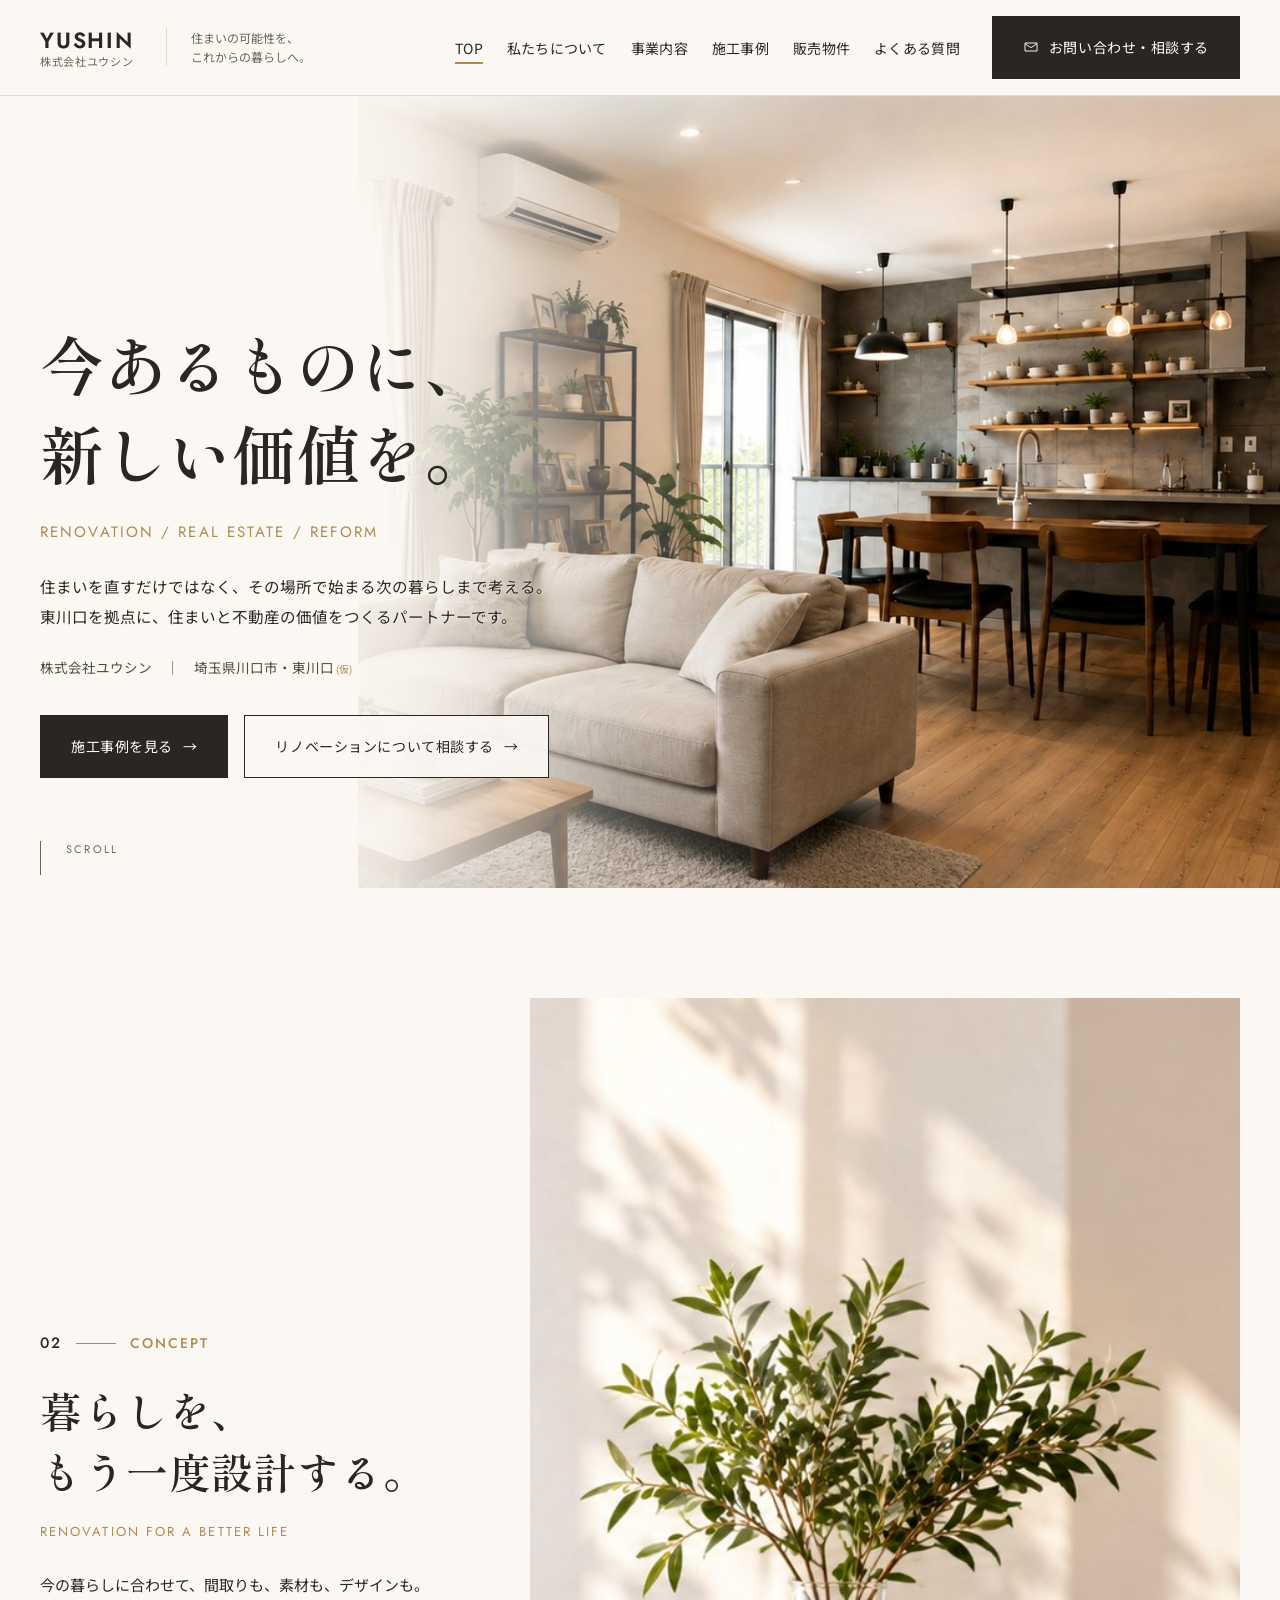
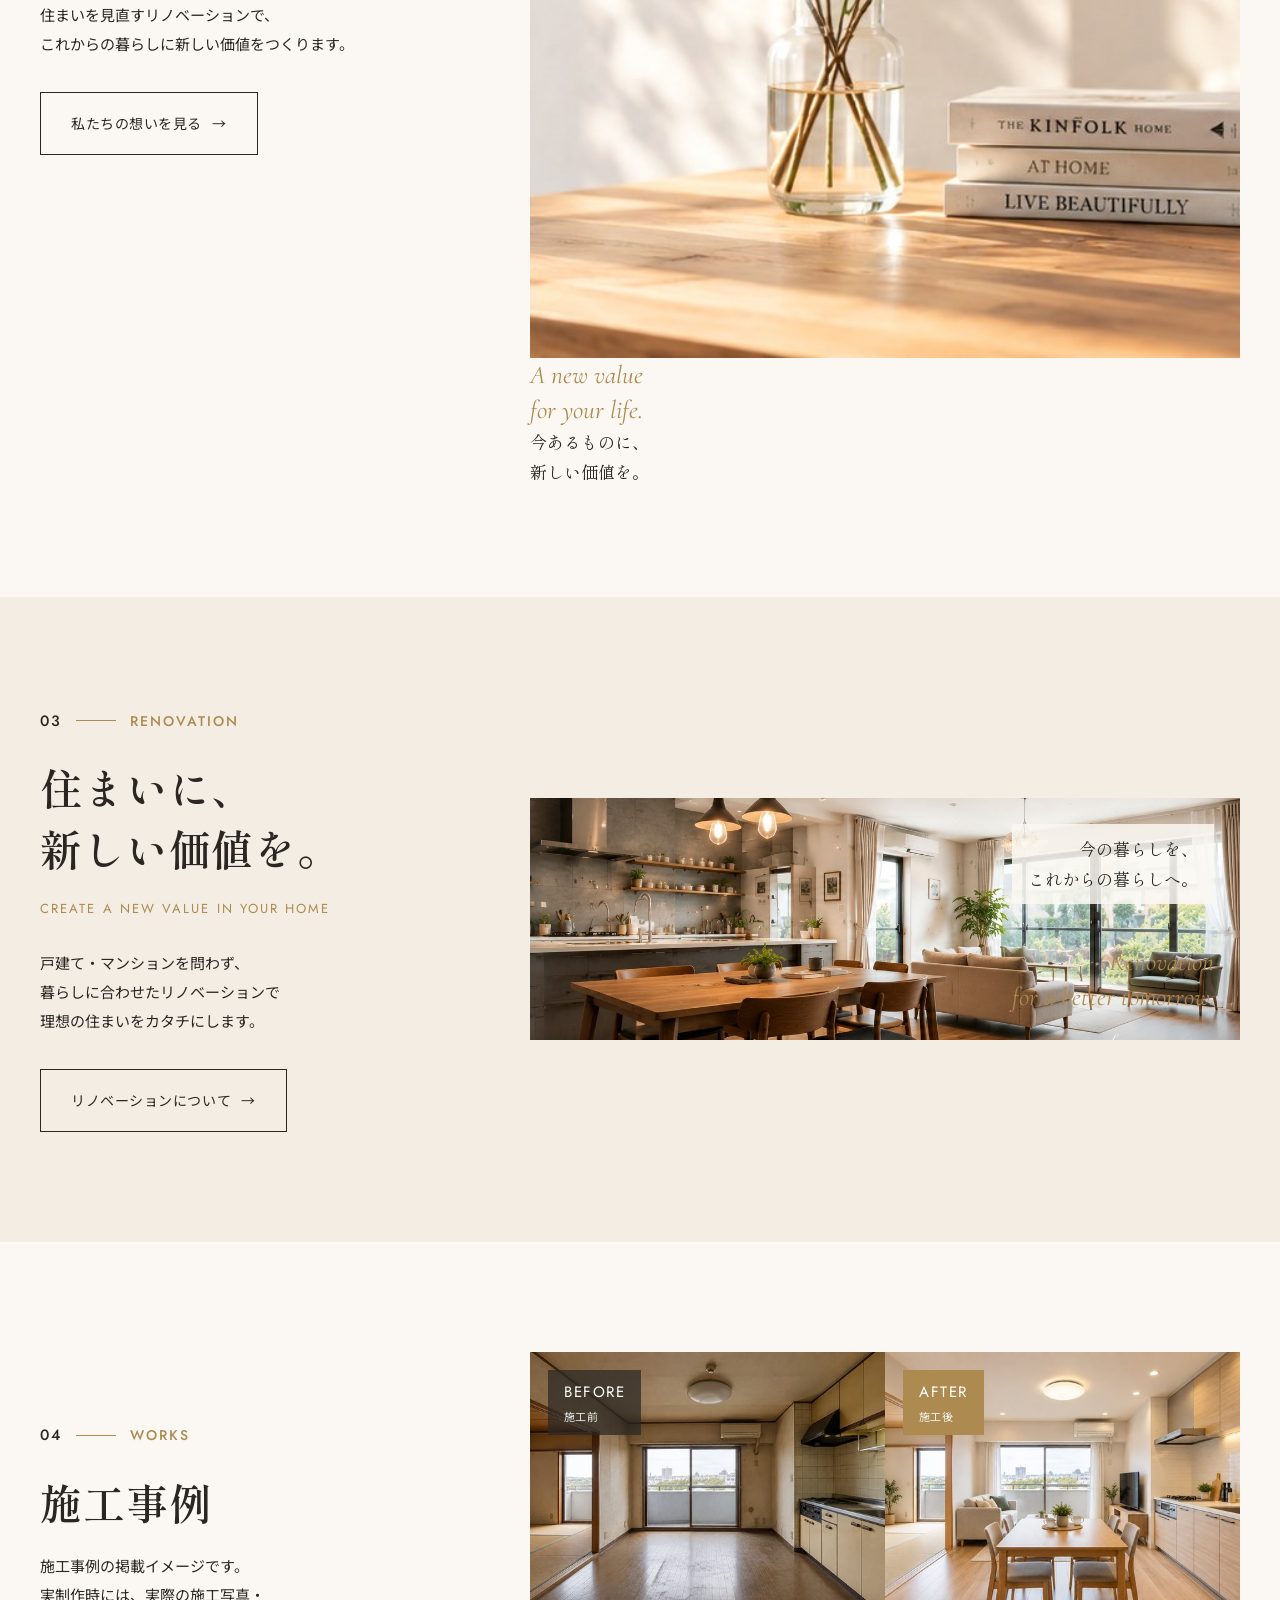
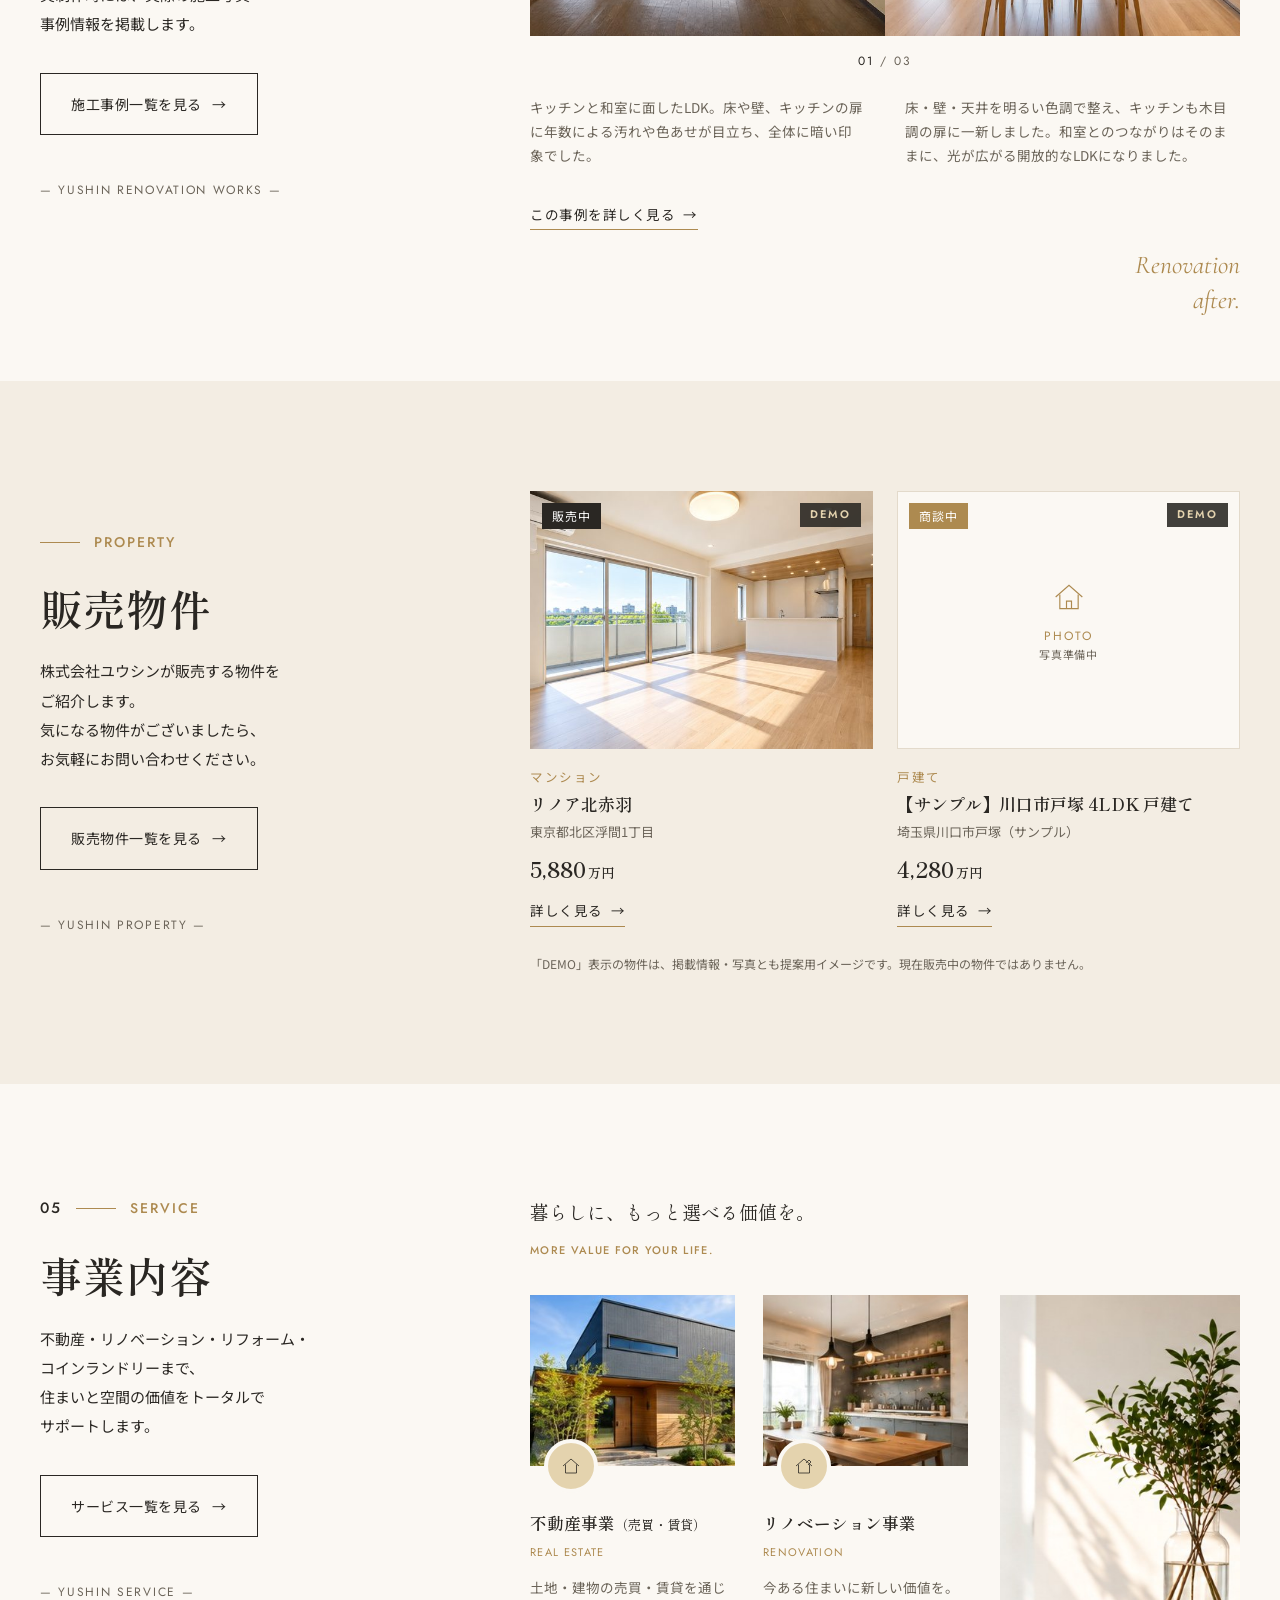
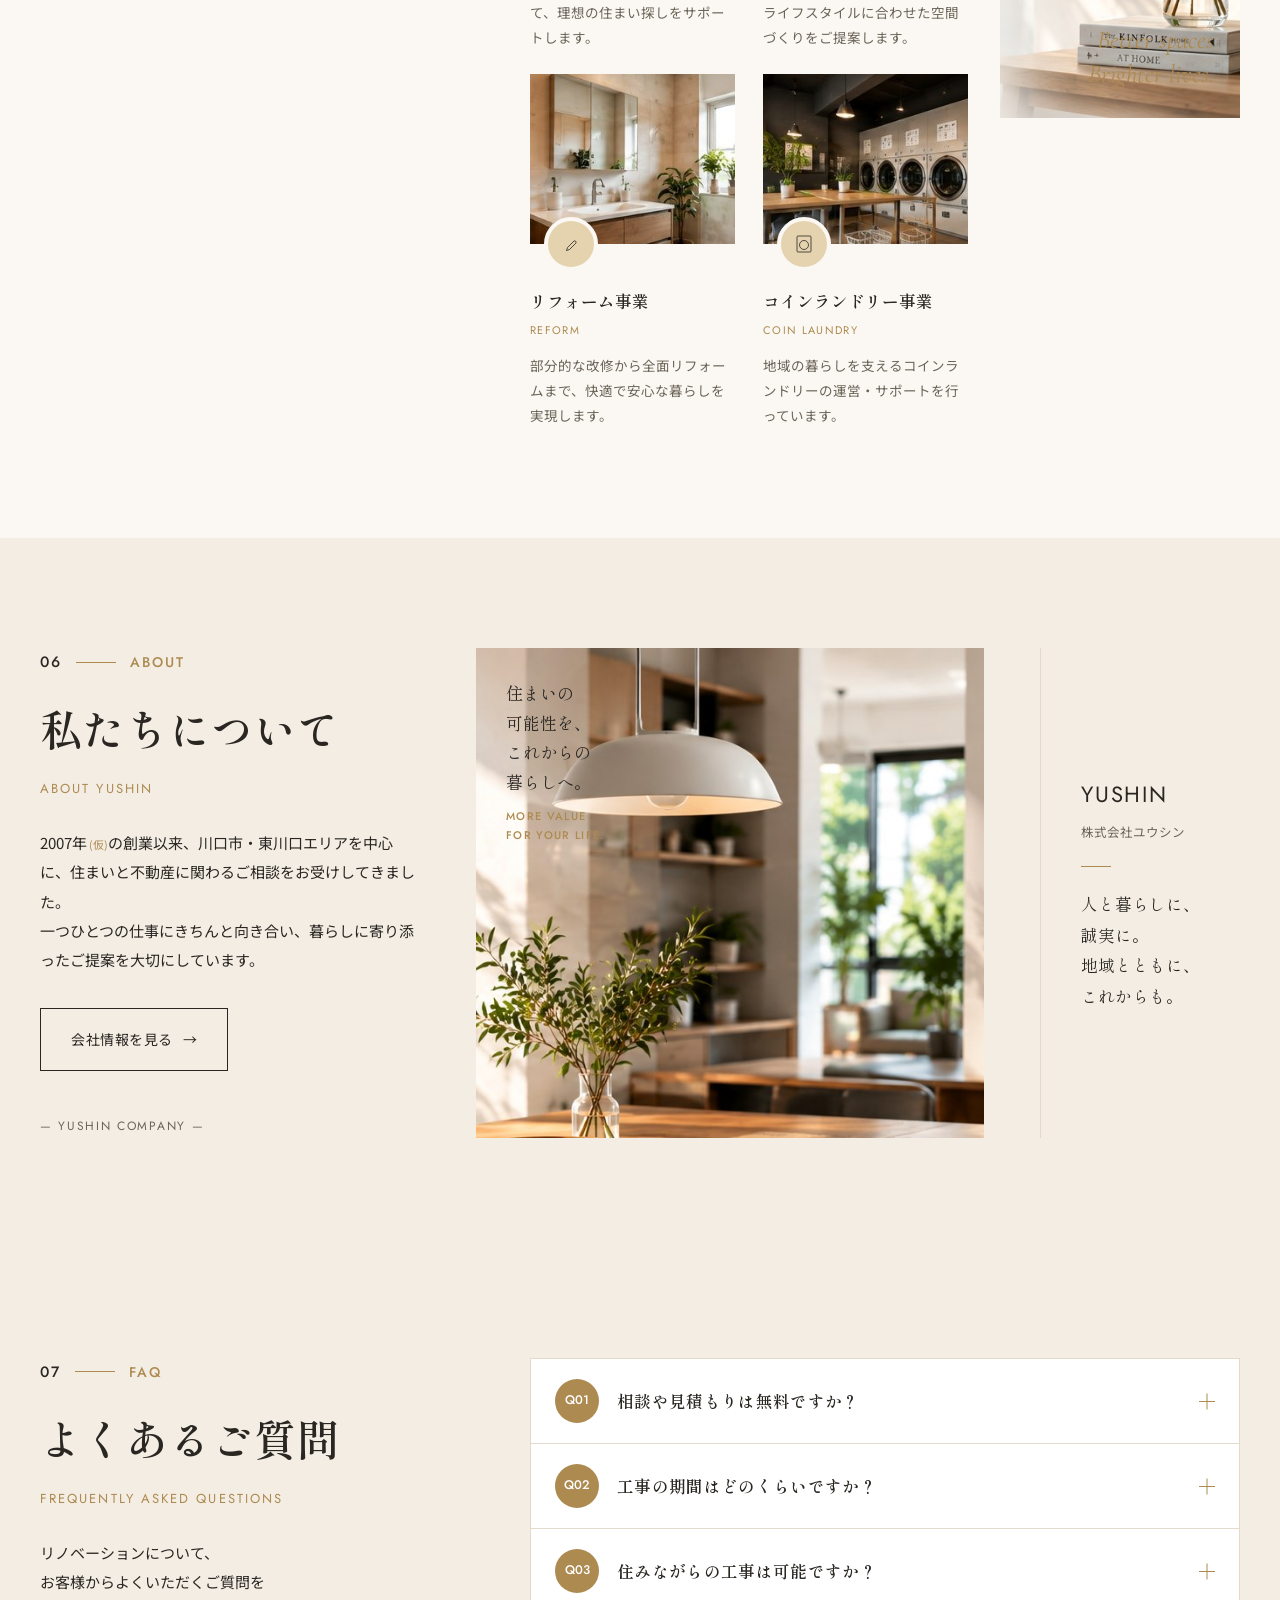
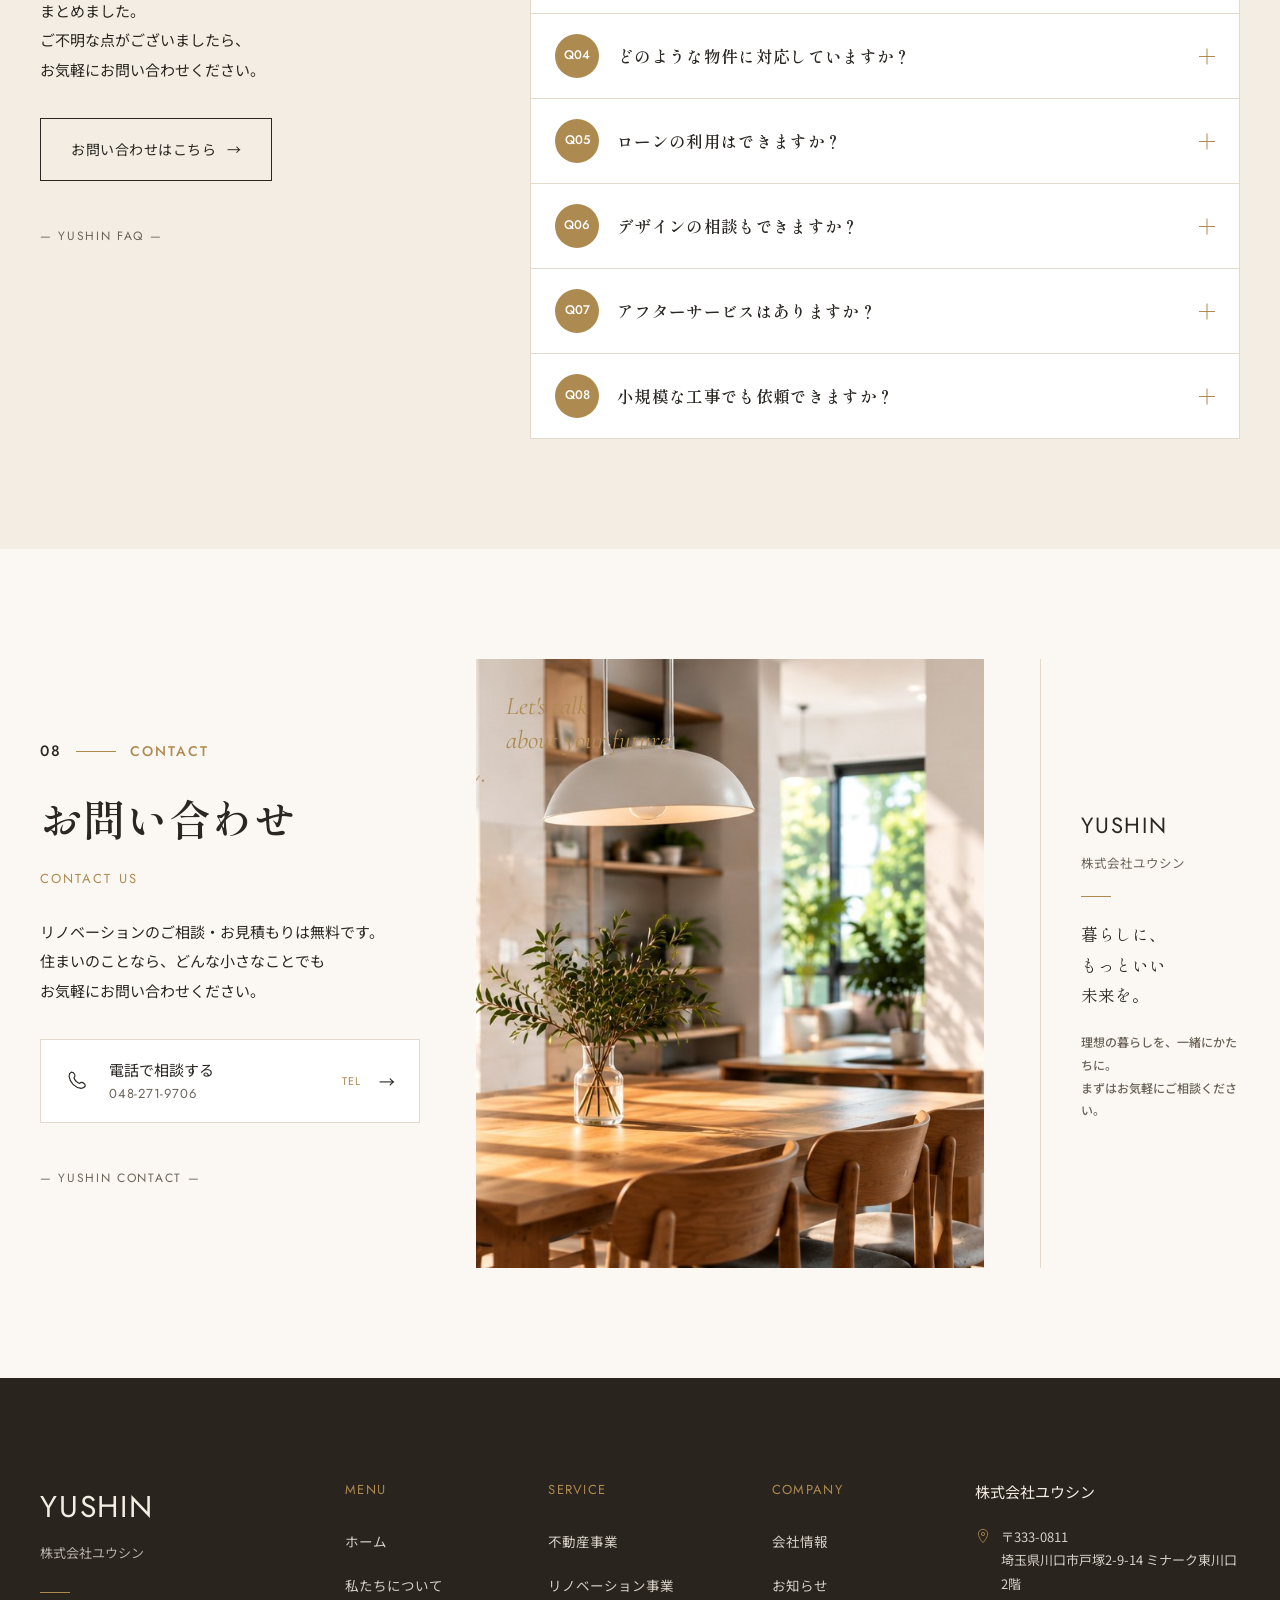
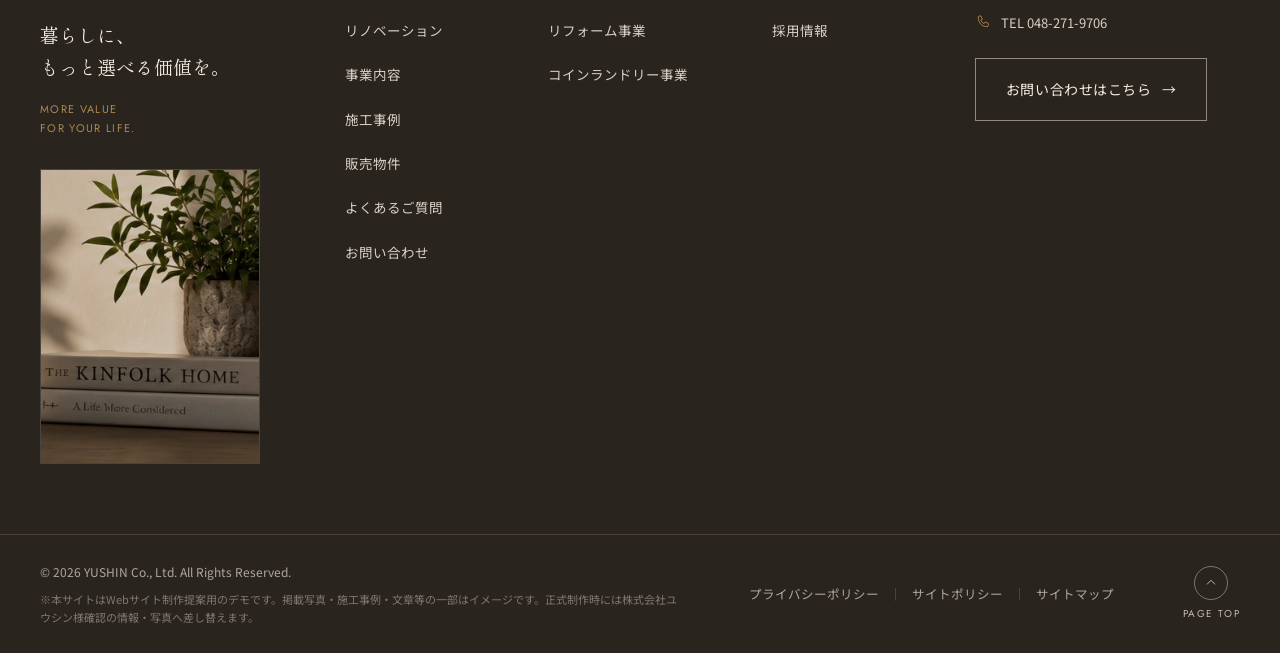
==== commit 1804f94d: "最新版デモを反映: 会社情報・リノベーション・事業内容のページを追加し、TOP・施工事例・販売物件を WordPress 公開側に同期 - 会社情報 company/・リノベーション renovati" ====
--- a/index.html
+++ b/index.html
@@ -30,7 +30,6 @@
         <li><a href="#service">事業内容</a></li>
         <li><a href="#works">施工事例</a></li>
         <li><a href="property/">販売物件</a></li>
-        <li><a href="#company-info">会社情報</a></li>
         <li><a href="#faq">よくある質問</a></li>
       </ul>
     </nav>
@@ -93,7 +92,7 @@
       <h2 class="section-title">住まいに、<br>新しい価値を。</h2>
       <p class="section-en">CREATE A NEW VALUE IN YOUR HOME</p>
       <p class="section-desc">戸建て・マンションを問わず、<br>暮らしに合わせたリノベーションで<br>理想の住まいをカタチにします。</p>
-      <a href="#service" class="btn btn-outline">リノベーションについて<span class="arrow">→</span></a>
+      <a href="renovation/" class="btn btn-outline">リノベーションについて<span class="arrow">→</span></a>
     </div>
     <div class="split__visual split__visual--wide">
       <img class="photo photo--wide" src="images/photos/renovation.jpg" alt="リノベーション後のキッチン・リビングのイメージ写真(提案用仮素材)" loading="lazy">
@@ -187,7 +186,7 @@
     </div>
 
     <div class="home-property__body">
-      <ul class="home-property__list" data-count="3">
+      <ul class="home-property__list" data-count="2">
         <li class="home-property-card">
           <a class="home-property-card__link" href="property/no-97/" aria-label="リノア北赤羽 の詳細を見る">
             <div class="home-property-card__media">
@@ -222,25 +221,6 @@
             </div>
           </a>
         </li>
-        <li class="home-property-card">
-          <a class="home-property-card__link" href="property/no-99/" aria-label="【サンプル】川口市 建築条件なし 土地 の詳細を見る">
-            <div class="home-property-card__media">
-              <div class="home-property-card__noimage" role="img" aria-label="【サンプル】川口市 建築条件なし 土地 写真準備中">
-                <svg viewBox="0 0 48 48" aria-hidden="true"><path d="M8 24 24 10l16 14" fill="none" stroke="currentColor" stroke-width="1.4"/><path d="M13 21v17h22V21" fill="none" stroke="currentColor" stroke-width="1.4"/><path d="M21 38v-9h6v9" fill="none" stroke="currentColor" stroke-width="1.4"/></svg>
-                <span>PHOTO<small>写真準備中</small></span>
-              </div>
-              <span class="home-property-card__status home-property-card__status--selling">販売中</span>
-              <span class="home-property-card__demo">DEMO</span>
-            </div>
-            <div class="home-property-card__body">
-              <p class="home-property-card__kind">土地</p>
-              <h3 class="home-property-card__name">【サンプル】川口市 建築条件なし 土地</h3>
-              <p class="home-property-card__addr">埼玉県川口市（サンプル）</p>
-              <p class="home-property-card__price">2,980<small>万円</small></p>
-              <span class="text-link">詳しく見る<span class="arrow">→</span></span>
-            </div>
-          </a>
-        </li>
       </ul>
       <p class="home-property__note">「DEMO」表示の物件は、掲載情報・写真とも提案用イメージです。現在販売中の物件ではありません。</p>
     </div>
@@ -254,7 +234,7 @@
       <p class="eyebrow"><span class="eyebrow__num">05</span><span class="eyebrow__line"></span><span class="eyebrow__label">SERVICE</span></p>
       <h2 class="section-title">事業内容</h2>
       <p class="section-desc">不動産・リノベーション・リフォーム・<br>コインランドリーまで、<br>住まいと空間の価値をトータルで<br>サポートします。</p>
-      <a href="#service" class="btn btn-outline">サービス一覧を見る<span class="arrow">→</span></a>
+      <a href="business/" class="btn btn-outline">サービス一覧を見る<span class="arrow">→</span></a>
       <p class="section-foot">— YUSHIN SERVICE —</p>
     </div>
 
@@ -316,7 +296,7 @@
       <h2 class="section-title">私たちについて</h2>
       <p class="section-en">ABOUT YUSHIN</p>
       <p class="section-desc">2007年<span class="tentative-mark">(仮)</span>の創業以来、川口市・東川口エリアを中心<br>に、住まいと不動産に関わるご相談をお受けしてきました。<br>一つひとつの仕事にきちんと向き合い、暮らしに寄り添ったご提案を大切にしています。</p>
-      <a href="#company-info" class="btn btn-outline">会社情報を見る<span class="arrow">→</span></a>
+      <a href="company/" class="btn btn-outline">会社情報を見る<span class="arrow">→</span></a>
       <p class="section-foot">— YUSHIN COMPANY —</p>
     </div>
     <div class="triple__visual">
@@ -333,92 +313,67 @@
 </section>
 
 
-<section class="section section--triple" id="area" data-section="07">
-  <div class="container triple triple--area">
-    <div class="split__text">
-      <p class="eyebrow"><span class="eyebrow__num">07</span><span class="eyebrow__line"></span><span class="eyebrow__label">AREA</span></p>
-      <h2 class="section-title">対応エリア</h2>
-      <p class="section-en">SERVICE AREA</p>
-      <p class="section-desc">対応エリアについては、<br>正式制作時に実際の営業・施工<br>対応地域を確認のうえ掲載します。</p>
-      <a href="#area" class="btn btn-outline">対応エリアについて<span class="arrow">→</span></a>
-      <p class="section-foot">— YUSHIN AREA —</p>
-    </div>
-    <div class="triple__visual area-map">
-      <svg class="area-map__svg" viewBox="0 0 400 420" role="img" aria-label="対応エリアの概略図(仮)">
-        <path d="M120 30 C60 60 40 130 70 190 C40 230 50 300 100 340 C150 390 260 390 300 340 C340 300 330 220 300 190 C330 140 300 70 240 40 C200 15 160 15 120 30 Z" fill="var(--color-bg-alt)" stroke="var(--color-border)" stroke-width="1.5"/>
-        <path d="M150 150 C130 170 130 220 160 250 C190 280 240 270 250 230 C260 190 240 160 210 150 C190 143 165 140 150 150 Z" fill="var(--color-gold-soft)" stroke="var(--color-gold)" stroke-width="1.5"/>
-        <circle cx="215" cy="185" r="4" fill="var(--color-charcoal)"/>
-        <circle cx="185" cy="205" r="3" fill="var(--color-charcoal)"/>
-      </svg>
-      <span class="area-map__label area-map__label--pref">埼玉県</span>
-      <span class="area-map__label area-map__label--saitama">さいたま市</span>
-      <span class="area-map__label area-map__label--koshigaya">越谷市</span>
-      <span class="area-map__label area-map__label--toda">戸田市</span>
-      <span class="area-map__label area-map__label--soka">草加市</span>
-      <span class="area-map__label area-map__label--tokyo">東京都</span>
-      <span class="area-map__label area-map__label--kawaguchi">川口市</span>
-      <span class="area-map__label area-map__label--higashi">● 東川口</span>
-      <p class="area-map__callout">地域密着で<br>迅速に対応<br>いたします。</p>
-      <p class="proposal-note area-map__note">MAP：提案用イメージ</p>
-    </div>
-    <div class="triple__brand triple__brand--photo">
-      <img class="photo photo--full" src="images/photos/area-city.jpg" alt="川口・東川口エリアの街並みのイメージ写真(提案用仮素材)" loading="lazy">
-      <p class="visual-caption visual-caption--onphoto">この街の暮らしを、<br>もっと心地よく。<span>住まいのことなら、<br>地域をよく知る私たちに<br>お任せください。</span></p>
-      <p class="visual-script visual-script--bottom">Closer<br>to your life.</p>
-    </div>
-  </div>
-</section>
-
-
-<section class="section section--alt" id="faq" data-section="08" data-removable="true">
+<section class="section section--alt" id="faq" data-section="07" data-removable="true">
   <div class="container split split--faq">
     <div class="split__text">
-      <p class="eyebrow"><span class="eyebrow__num">08</span><span class="eyebrow__line"></span><span class="eyebrow__label">FAQ</span></p>
+      <p class="eyebrow"><span class="eyebrow__num">07</span><span class="eyebrow__line"></span><span class="eyebrow__label">FAQ</span></p>
       <h2 class="section-title">よくあるご質問</h2>
       <p class="section-en">FREQUENTLY ASKED QUESTIONS</p>
       <p class="section-desc">リノベーションについて、<br>お客様からよくいただくご質問を<br>まとめました。<br>ご不明な点がございましたら、<br>お気軽にお問い合わせください。</p>
       <a href="#contact" class="btn btn-outline">お問い合わせはこちら<span class="arrow">→</span></a>
       <p class="section-foot">— YUSHIN FAQ —</p>
     </div>
-    <div class="faq-grid">
-      <div class="faq-card"><span class="faq-card__q">Q01</span><div><h3>相談や見積もりは無料ですか？</h3><p><span class="faq-card__a">A</span>はい、無料です。現地調査・お見積もりまで費用はかかりません。まずはお気軽にご相談ください。</p></div></div>
-      <div class="faq-card"><span class="faq-card__q">Q05</span><div><h3>ローンの利用はできますか？</h3><p><span class="faq-card__a">A</span>はい、提携する金融機関のリフォームローンをご利用いただけます。詳しくは担当者までお問い合わせください。</p></div></div>
-      <div class="faq-card"><span class="faq-card__q">Q02</span><div><h3>工事の期間はどのくらいですか？</h3><p><span class="faq-card__a">A</span>内容や規模によりますが、一般的な住宅リノベーションでは約1〜3か月が目安です。事前にスケジュールをご案内いたします。</p></div></div>
-      <div class="faq-card"><span class="faq-card__q">Q06</span><div><h3>デザインの相談もできますか？</h3><p><span class="faq-card__a">A</span>はい、可能です。お客様のライフスタイルやご希望に合わせて、専門スタッフがデザイン提案をいたします。</p></div></div>
-      <div class="faq-card"><span class="faq-card__q">Q03</span><div><h3>住みながらの工事は可能ですか？</h3><p><span class="faq-card__a">A</span>工事内容によっては可能です。ただし、生活に支障が出る場合もありますので、事前に詳しくご説明し、最適な方法をご提案いたします。</p></div></div>
-      <div class="faq-card"><span class="faq-card__q">Q07</span><div><h3>アフターサービスはありますか？</h3><p><span class="faq-card__a">A</span>はい、工事後も安心してお住まいいただけるよう、保証・アフターサービスをご用意しています。詳細は担当者までご説明いたします。</p></div></div>
-      <div class="faq-card"><span class="faq-card__q">Q04</span><div><h3>どのような物件に対応していますか？</h3><p><span class="faq-card__a">A</span>戸建て・マンション・店舗・オフィスなど、幅広く対応しています。築年数や構造に関わらず、まずはご相談ください。</p></div></div>
-      <div class="faq-card"><span class="faq-card__q">Q08</span><div><h3>小規模な工事でも依頼できますか？</h3><p><span class="faq-card__a">A</span>はい、可能です。部分的なリフォームや設備の交換など、小さな工事からでもお気軽にご相談ください。</p></div></div>
-    </div>
-  </div>
-</section>
-
-
-<section class="section section--triple" id="contact" data-section="09">
+    <div class="faq-list">
+      <details class="faq-item">
+        <summary class="faq-item__q"><span class="faq-item__num">Q01</span><span class="faq-item__text">相談や見積もりは無料ですか？</span><span class="faq-item__icon" aria-hidden="true"></span></summary>
+        <div class="faq-item__a"><span class="faq-item__a-mark" aria-hidden="true">A</span><p>はい、無料です。現地調査・お見積もりまで費用はかかりません。まずはお気軽にご相談ください。</p></div>
+      </details>
+      <details class="faq-item">
+        <summary class="faq-item__q"><span class="faq-item__num">Q02</span><span class="faq-item__text">工事の期間はどのくらいですか？</span><span class="faq-item__icon" aria-hidden="true"></span></summary>
+        <div class="faq-item__a"><span class="faq-item__a-mark" aria-hidden="true">A</span><p>内容や規模によりますが、一般的な住宅リノベーションでは約1〜3か月が目安です。事前にスケジュールをご案内いたします。</p></div>
+      </details>
+      <details class="faq-item">
+        <summary class="faq-item__q"><span class="faq-item__num">Q03</span><span class="faq-item__text">住みながらの工事は可能ですか？</span><span class="faq-item__icon" aria-hidden="true"></span></summary>
+        <div class="faq-item__a"><span class="faq-item__a-mark" aria-hidden="true">A</span><p>工事内容によっては可能です。ただし、生活に支障が出る場合もありますので、事前に詳しくご説明し、最適な方法をご提案いたします。</p></div>
+      </details>
+      <details class="faq-item">
+        <summary class="faq-item__q"><span class="faq-item__num">Q04</span><span class="faq-item__text">どのような物件に対応していますか？</span><span class="faq-item__icon" aria-hidden="true"></span></summary>
+        <div class="faq-item__a"><span class="faq-item__a-mark" aria-hidden="true">A</span><p>戸建て・マンション・店舗・オフィスなど、幅広く対応しています。築年数や構造に関わらず、まずはご相談ください。</p></div>
+      </details>
+      <details class="faq-item">
+        <summary class="faq-item__q"><span class="faq-item__num">Q05</span><span class="faq-item__text">ローンの利用はできますか？</span><span class="faq-item__icon" aria-hidden="true"></span></summary>
+        <div class="faq-item__a"><span class="faq-item__a-mark" aria-hidden="true">A</span><p>はい、提携する金融機関のリフォームローンをご利用いただけます。詳しくは担当者までお問い合わせください。</p></div>
+      </details>
+      <details class="faq-item">
+        <summary class="faq-item__q"><span class="faq-item__num">Q06</span><span class="faq-item__text">デザインの相談もできますか？</span><span class="faq-item__icon" aria-hidden="true"></span></summary>
+        <div class="faq-item__a"><span class="faq-item__a-mark" aria-hidden="true">A</span><p>はい、可能です。お客様のライフスタイルやご希望に合わせて、専門スタッフがデザイン提案をいたします。</p></div>
+      </details>
+      <details class="faq-item">
+        <summary class="faq-item__q"><span class="faq-item__num">Q07</span><span class="faq-item__text">アフターサービスはありますか？</span><span class="faq-item__icon" aria-hidden="true"></span></summary>
+        <div class="faq-item__a"><span class="faq-item__a-mark" aria-hidden="true">A</span><p>はい、工事後も安心してお住まいいただけるよう、保証・アフターサービスをご用意しています。詳細は担当者までご説明いたします。</p></div>
+      </details>
+      <details class="faq-item">
+        <summary class="faq-item__q"><span class="faq-item__num">Q08</span><span class="faq-item__text">小規模な工事でも依頼できますか？</span><span class="faq-item__icon" aria-hidden="true"></span></summary>
+        <div class="faq-item__a"><span class="faq-item__a-mark" aria-hidden="true">A</span><p>はい、可能です。部分的なリフォームや設備の交換など、小さな工事からでもお気軽にご相談ください。</p></div>
+      </details>
+    </div>
+  </div>
+</section>
+
+
+<section class="section section--triple" id="contact" data-section="08">
   <div class="container triple triple--contact">
     <div class="split__text">
-      <p class="eyebrow"><span class="eyebrow__num">09</span><span class="eyebrow__line"></span><span class="eyebrow__label">CONTACT</span></p>
+      <p class="eyebrow"><span class="eyebrow__num">08</span><span class="eyebrow__line"></span><span class="eyebrow__label">CONTACT</span></p>
       <h2 class="section-title">お問い合わせ</h2>
       <p class="section-en">CONTACT US</p>
       <p class="section-desc">リノベーションのご相談・お見積もりは無料です。<br>住まいのことなら、どんな小さなことでも<br>お気軽にお問い合わせください。</p>
       <div class="contact-cards">
-        <a href="#" class="contact-card" aria-disabled="true" tabindex="-1">
-          <svg viewBox="0 0 32 32" aria-hidden="true"><path d="M4 8h24v16H4z" fill="none" stroke="currentColor" stroke-width="1.4"/><path d="M4 9l12 9 12-9" fill="none" stroke="currentColor" stroke-width="1.4"/></svg>
-          <span class="contact-card__jp">メールで相談する</span>
-          <span class="contact-card__en">MAIL</span>
-          <span class="arrow">→</span>
-        </a>
-        <a href="#" class="contact-card" aria-disabled="true" tabindex="-1">
+        <a href="tel:0482719706" class="contact-card" data-contact="tel">
           <svg viewBox="0 0 32 32" aria-hidden="true"><path d="M8 5c2 0 3 1 4 3s0 3-1 4c1 3 4 6 7 7 1-1 2-2 4-1s3 2 3 4c-1 2-3 3-5 3-8-1-14-7-15-15 0-2 1-4 3-5z" fill="none" stroke="currentColor" stroke-width="1.4"/></svg>
-          <span class="contact-card__jp">電話で相談する</span>
+          <span class="contact-card__text"><span class="contact-card__jp">電話で相談する</span><span class="contact-card__sub">048-271-9706</span></span>
           <span class="contact-card__en">TEL</span>
-          <span class="arrow">→</span>
-        </a>
-        <a href="#" class="contact-card" aria-disabled="true" tabindex="-1">
-          <svg viewBox="0 0 32 32" aria-hidden="true"><rect x="5" y="7" width="22" height="19" rx="1" fill="none" stroke="currentColor" stroke-width="1.4"/><path d="M5 12h22M10 4v6M22 4v6" fill="none" stroke="currentColor" stroke-width="1.4"/></svg>
-          <span class="contact-card__jp">来店予約をする</span>
-          <span class="contact-card__en">RESERVATION</span>
-          <span class="arrow">→</span>
+          <span class="arrow" aria-hidden="true">→</span>
         </a>
       </div>
       <p class="section-foot">— YUSHIN CONTACT —</p>
@@ -458,9 +413,10 @@
       <ul>
         <li><a href="#hero">ホーム</a></li>
         <li><a href="#about">私たちについて</a></li>
+        <li><a href="renovation/">リノベーション</a></li>
         <li><a href="#service">事業内容</a></li>
+        <li><a href="works/">施工事例</a></li>
         <li><a href="property/">販売物件</a></li>
-        <li><a href="#area">対応エリア</a></li>
         <li><a href="#faq">よくあるご質問</a></li>
         <li><a href="#contact">お問い合わせ</a></li>
       </ul>
@@ -469,17 +425,17 @@
     <nav class="footer-col" aria-label="サービス">
       <p class="footer-col__title">SERVICE</p>
       <ul>
-        <li><a href="#service">不動産事業</a></li>
-        <li><a href="#service">リノベーション事業</a></li>
-        <li><a href="#service">リフォーム事業</a></li>
-        <li><a href="#service">コインランドリー事業</a></li>
+        <li><a href="business/#realestate">不動産事業</a></li>
+        <li><a href="business/#renovation">リノベーション事業</a></li>
+        <li><a href="business/#reform">リフォーム事業</a></li>
+        <li><a href="business/#laundry">コインランドリー事業</a></li>
       </ul>
     </nav>
 
     <nav class="footer-col" aria-label="会社">
       <p class="footer-col__title">COMPANY</p>
       <ul>
-        <li><a href="#company-info">会社情報</a></li>
+        <li><a href="company/">会社情報</a></li>
         <li><a href="#">お知らせ</a></li>
         <li><a href="#">採用情報</a></li>
       </ul>
@@ -489,19 +445,17 @@
       <p class="footer-company__name">株式会社ユウシン</p>
       <p class="footer-company__row">
         <svg viewBox="0 0 24 24" aria-hidden="true"><path d="M12 22s7-7.5 7-13a7 7 0 1 0-14 0c0 5.5 7 13 7 13z" fill="none" stroke="currentColor" stroke-width="1.3"/><circle cx="12" cy="9" r="2.4" fill="none" stroke="currentColor" stroke-width="1.3"/></svg>
-        〒333-0811<br>埼玉県川口市戸塚2-9-14 ミナーク東川口2階
-      </p>
+        〒333-0811<br>埼玉県川口市戸塚2-9-14 ミナーク東川口2階      </p>
       <p class="footer-company__row">
         <svg viewBox="0 0 24 24" aria-hidden="true"><path d="M6 3h3l2 5-2.5 1.5a11 11 0 0 0 5 5L15 12l5 2v3a2 2 0 0 1-2 2C10.5 19 5 13.5 5 6a2 2 0 0 1 1-3z" fill="none" stroke="currentColor" stroke-width="1.3"/></svg>
-        TEL 048-271-9706
-      </p>
+        TEL 048-271-9706      </p>
       <a href="#contact" class="btn btn-outline btn-outline--light">お問い合わせはこちら<span class="arrow">→</span></a>
     </div>
   </div>
 
   <div class="footer-bottom">
     <div class="container footer-bottom__inner">
-      <p class="footer-copyright">© 2026 YUSHIN Co., Ltd. All Rights Reserved.<span class="footer-disclaimer">※本サイトはWebサイト制作提案用のデモです。掲載写真・施工事例・文章・対応エリア等の一部はイメージです。正式制作時には株式会社ユウシン様確認の情報・写真へ差し替えます。</span></p>
+      <p class="footer-copyright">© 2026 YUSHIN Co., Ltd. All Rights Reserved.<span class="footer-disclaimer">※本サイトはWebサイト制作提案用のデモです。掲載写真・施工事例・文章等の一部はイメージです。正式制作時には株式会社ユウシン様確認の情報・写真へ差し替えます。</span></p>
       <nav class="footer-legal" aria-label="法的情報">
         <a href="#">プライバシーポリシー</a><span>｜</span><a href="#">サイトポリシー</a><span>｜</span><a href="#">サイトマップ</a>
       </nav>
--- a/styles/main.css
+++ b/styles/main.css
@@ -513,10 +513,6 @@
   gap: 56px;
   align-items: center;
 }
-/* AREA のみ、地図（中央）を小さく・写真（右）を広く取り直したバランス */
-.triple.triple--area {
-  grid-template-columns: minmax(280px, 340px) minmax(260px, 380px) 1fr;
-}
 .triple__visual { position: relative; }
 .triple__brand {
   align-self: stretch;
@@ -532,121 +528,120 @@
 .triple__brand hr { border: none; border-top: 1px solid var(--color-gold); width: 30px; margin: 0 0 22px; }
 .triple__brand-copy { font-family: var(--font-serif); font-size: 16.5px; line-height: 1.85; }
 .triple__brand-sub { font-family: var(--font-sans); font-size: 12px; color: var(--color-text-soft); letter-spacing: 0; margin-top: 20px; line-height: 1.9; }
-.triple__brand--photo { position: relative; padding-left: 0; border-left: none; align-self: stretch; overflow: hidden; }
-.triple__visual:not(.area-map), .triple__brand--photo {
+.triple__visual {
   align-self: stretch;
   overflow: hidden;
 }
-.triple__visual:not(.area-map) .photo,
-.triple__brand--photo .photo {
+.triple__visual .photo {
   width: 100%;
   height: 100%;
   object-fit: cover;
 }
 
-/* --- 07 AREA マップ（簡略化した概念図・実測ではありません） --- */
-.area-map { min-height: 420px; }
-.area-map__svg { width: 100%; height: auto; }
-.area-map__label {
-  position: absolute;
-  font-size: 13px;
-  color: var(--color-text-soft);
-}
-.area-map__label--pref { top: 6%; left: 30%; font-size: 15px; color: var(--color-text); }
-.area-map__label--saitama { top: 22%; left: 22%; }
-.area-map__label--koshigaya { top: 34%; right: 8%; }
-.area-map__label--toda { bottom: 30%; left: 4%; }
-.area-map__label--soka { bottom: 30%; right: 12%; }
-.area-map__label--tokyo { bottom: 36%; right: 24%; }
-.area-map__label--kawaguchi { top: 46%; left: 34%; font-size: 17px; font-family: var(--font-serif); color: var(--color-charcoal); }
-.area-map__label--higashi { top: 40%; left: 58%; font-size: 12px; color: var(--color-charcoal); }
-.area-map__note { position: absolute; top: 0; left: 0; margin-top: 0; }
-.area-map__callout {
-  position: absolute;
-  bottom: 2%;
-  right: -10px;
-  width: 122px;
-  height: 122px;
-  border-radius: 50%;
-  background: var(--color-white);
-  border: 1px solid var(--color-border);
+/* =========================================================
+   07 FAQ（質問をクリック／タップすると回答が開く。<details>/<summary>）
+   ========================================================= */
+.split--faq { align-items: start; }
+.faq-list { border-top: 1px solid var(--color-border); }
+.faq-item { background: var(--color-white); border: 1px solid var(--color-border); border-top: 0; }
+.faq-item__q {
+  display: flex;
+  align-items: center;
+  gap: 18px;
+  padding: 20px 24px;
+  cursor: pointer;
+  list-style: none;
+  transition: background-color .2s ease;
+}
+.faq-item__q::-webkit-details-marker { display: none; }
+.faq-item__q:hover { background: #fdfbf7; }
+.faq-item__q:focus-visible { outline: 2px solid var(--color-gold); outline-offset: -2px; }
+.faq-item__num {
+  flex-shrink: 0;
   display: flex;
   align-items: center;
   justify-content: center;
-  text-align: center;
-  font-size: 12px;
-  padding: 8px;
-  line-height: 1.6;
-}
-
-/* =========================================================
-   08 FAQ
-   ========================================================= */
-.split--faq { align-items: start; }
-.faq-grid {
-  display: grid;
-  grid-template-columns: 1fr 1fr;
-  gap: 18px 24px;
-}
-.faq-card {
-  display: flex;
-  gap: 16px;
-  background: var(--color-white);
-  border: 1px solid var(--color-border);
-  padding: 22px;
-}
-.faq-card__q {
-  flex-shrink: 0;
   width: 44px;
   height: 44px;
   border-radius: 50%;
   background: var(--color-gold);
   color: var(--color-white);
-  display: flex;
-  align-items: center;
-  justify-content: center;
   font-family: var(--font-en);
   font-size: 12.5px;
   font-weight: 500;
 }
-.faq-card h3 { font-size: 15px; font-weight: 500; margin-bottom: 10px; line-height: 1.6; }
-.faq-card p { font-size: 13px; color: var(--color-text-soft); line-height: 1.85; display: flex; gap: 10px; }
-.faq-card__a {
+.faq-item__text { flex: 1 1 auto; min-width: 0; font-family: var(--font-serif); font-size: 16.5px; font-weight: 600; line-height: 1.7; letter-spacing: 0.02em; overflow-wrap: anywhere; }
+/* 開閉の目印（＋ / −）。細い線で控えめに */
+.faq-item__icon { position: relative; flex-shrink: 0; width: 16px; height: 16px; }
+.faq-item__icon::before,
+.faq-item__icon::after { content: ""; position: absolute; top: 50%; left: 0; width: 16px; height: 1px; background: var(--color-gold); transition: transform .25s ease; }
+.faq-item__icon::after { transform: rotate(90deg); }
+.faq-item[open] .faq-item__icon::after { transform: rotate(0deg); }
+.faq-item__a { display: flex; gap: 14px; padding: 0 24px 24px 86px; }
+.faq-item__a-mark {
   flex-shrink: 0;
-  width: 20px;
-  height: 20px;
+  display: flex;
+  align-items: center;
+  justify-content: center;
+  width: 22px;
+  height: 22px;
+  margin-top: 3px;
   border-radius: 50%;
   background: var(--color-border);
   color: var(--color-charcoal);
-  display: flex;
-  align-items: center;
-  justify-content: center;
-  font-family: var(--font-en);
-  font-size: 10.5px;
-  margin-top: 2px;
-}
-
-/* =========================================================
-   09 CONTACT
-   ========================================================= */
-.contact-cards {
-  display: flex;
-  flex-direction: column;
-  gap: 12px;
-  margin-bottom: 34px;
-}
-.contact-card {
-  display: flex;
-  align-items: center;
-  gap: 16px;
+  font-family: var(--font-en);
+  font-size: 11px;
+}
+.faq-item__a p { font-size: 14.5px; line-height: 2; color: var(--color-text-soft); overflow-wrap: anywhere; }
+@media (prefers-reduced-motion: reduce) {
+  .faq-item__icon::before, .faq-item__icon::after { transition: none; }
+}
+/* 公開中の質問が無いとき（一覧の代わり） */
+.faq-empty {
+  align-self: start;
+  padding: 22px;
+  font-size: 14px;
+  line-height: 1.9;
+  color: var(--color-text-soft);
   background: var(--color-white);
   border: 1px solid var(--color-border);
-  padding: 20px 22px;
-  cursor: default;
-}
+}
+
+/* =========================================================
+   08 CONTACT
+   ========================================================= */
+.contact-cards {
+  display: flex;
+  flex-direction: column;
+  gap: 14px;
+  margin: 6px 0 40px;
+}
+/* 電話・メールの2つ。1枚ずつ少しゆとりを持たせ、2行目に電話番号・メールアドレスを出す（PCでは電話番号を見て電話できるように） */
+.contact-card {
+  display: flex;
+  align-items: center;
+  gap: 18px;
+  min-height: 84px;
+  background: var(--color-white);
+  border: 1px solid var(--color-border);
+  padding: 18px 24px;
+  color: var(--color-text);
+  text-decoration: none;
+  transition: border-color .2s ease, background-color .2s ease;
+}
+.contact-card:hover { border-color: var(--color-gold); background: #fffdf9; }
+.contact-card:focus-visible { outline: 2px solid var(--color-gold); outline-offset: 2px; }
 .contact-card svg { width: 26px; height: 26px; flex-shrink: 0; color: var(--color-charcoal); }
-.contact-card__jp { font-size: 14.5px; margin-right: auto; }
-.contact-card__en { font-family: var(--font-en); font-size: 11px; letter-spacing: 0.1em; color: var(--color-gold); }
+.contact-card__text { display: flex; flex-direction: column; gap: 2px; min-width: 0; margin-right: auto; }
+.contact-card__jp { font-size: 15px; line-height: 1.6; }
+.contact-card__sub { font-family: var(--font-en); font-size: 13px; letter-spacing: 0.06em; line-height: 1.5; color: var(--color-text-soft); overflow-wrap: anywhere; }
+.contact-card__en { flex-shrink: 0; font-family: var(--font-en); font-size: 11px; letter-spacing: 0.1em; color: var(--color-gold); }
+.contact-card .arrow { flex-shrink: 0; transition: transform .2s ease; }
+.contact-card:hover .arrow { transform: translateX(3px); }
+@media (max-width: 640px) {
+  .contact-card { gap: 14px; min-height: 76px; padding: 16px 18px; }
+  .contact-card__en { display: none; }
+}
 
 /* =========================================================
    10 FOOTER
@@ -686,6 +681,8 @@
   margin-bottom: 16px;
 }
 .footer-company__row svg { width: 16px; height: 16px; flex-shrink: 0; margin-top: 3px; color: var(--color-gold); }
+.footer-company__row a { color: inherit; text-decoration: none; overflow-wrap: anywhere; }
+.footer-company__row a:hover { text-decoration: underline; }
 .footer-company .btn { margin-top: 8px; }
 
 .footer-bottom { border-top: 1px solid rgba(243,237,227,0.14); }
@@ -723,10 +720,9 @@
    レスポンシブ — タブレット
    ========================================================= */
 @media (max-width: 1100px) {
-  .triple, .triple.triple--area { grid-template-columns: 1fr 1fr; }
+  .triple { grid-template-columns: 1fr 1fr; }
   .triple__brand { grid-column: 1 / -1; flex-direction: row; align-items: center; gap: 30px; border-left: none; border-top: 1px solid var(--color-border); padding: 30px 0 0; margin-top: 10px; height: auto; }
   .triple__brand hr { display: none; }
-  .triple__brand--photo { grid-column: auto; }
   .service-body { grid-template-columns: 1fr; }
   .service-side { display: none; }
   .service-grid { grid-template-columns: repeat(2, 1fr); gap: 40px 28px; }
@@ -753,7 +749,7 @@
   .site-header.is-open .main-nav a { display: block; padding: 12px 0; }
   .site-header.is-open .header-cta { display: inline-flex; margin: 0 40px 26px; }
 
-  .split, .triple, .triple.triple--area, .service-layout { grid-template-columns: 1fr; }
+  .split, .triple, .service-layout { grid-template-columns: 1fr; }
   .split__text, .split__text--noshrink { max-width: none; }
   .split__visual--wide { order: -1; }
   .service-layout { gap: 40px; }
@@ -761,7 +757,6 @@
   .works-compare__nav { position: static; transform: none; margin: -28px auto; }
   .works-compare__captions { grid-template-columns: 1fr; gap: 28px; margin-top: 28px; }
   .visual-script--corner { position: static; margin-top: 20px; text-align: left; }
-  .area-map { min-height: 340px; }
 }
 
 @media (max-width: 640px) {
@@ -775,12 +770,12 @@
   .btn { width: 100%; justify-content: center; }
   .split__text .btn, .split__text--noshrink .btn { width: auto; }
   .service-grid { grid-template-columns: 1fr; }
-  .faq-grid { grid-template-columns: 1fr; }
+  .faq-item__q { gap: 14px; padding: 18px 16px; }
+  .faq-item__num { width: 38px; height: 38px; font-size: 11.5px; }
+  .faq-item__text { font-size: 15px; }
+  .faq-item__a { padding: 0 16px 22px 16px; }
   .footer-top { grid-template-columns: 1fr; padding: 70px 22px 50px; gap: 46px; }
   .footer-bottom__inner { padding: 22px; flex-direction: column; align-items: flex-start; }
   .triple__brand { flex-direction: column; align-items: flex-start; }
   .visual-caption--top, .visual-script--bottom, .visual-script--onphoto, .visual-caption--onphoto { position: static; text-align: left; background: none; padding: 0; margin-top: 16px; }
-  .area-map__label { display: none; }
-  .area-map__label--kawaguchi, .area-map__label--higashi { display: block; }
-  .area-map__callout { position: static; margin-top: 20px; width: auto; height: auto; border-radius: 4px; padding: 16px; }
-}
+}
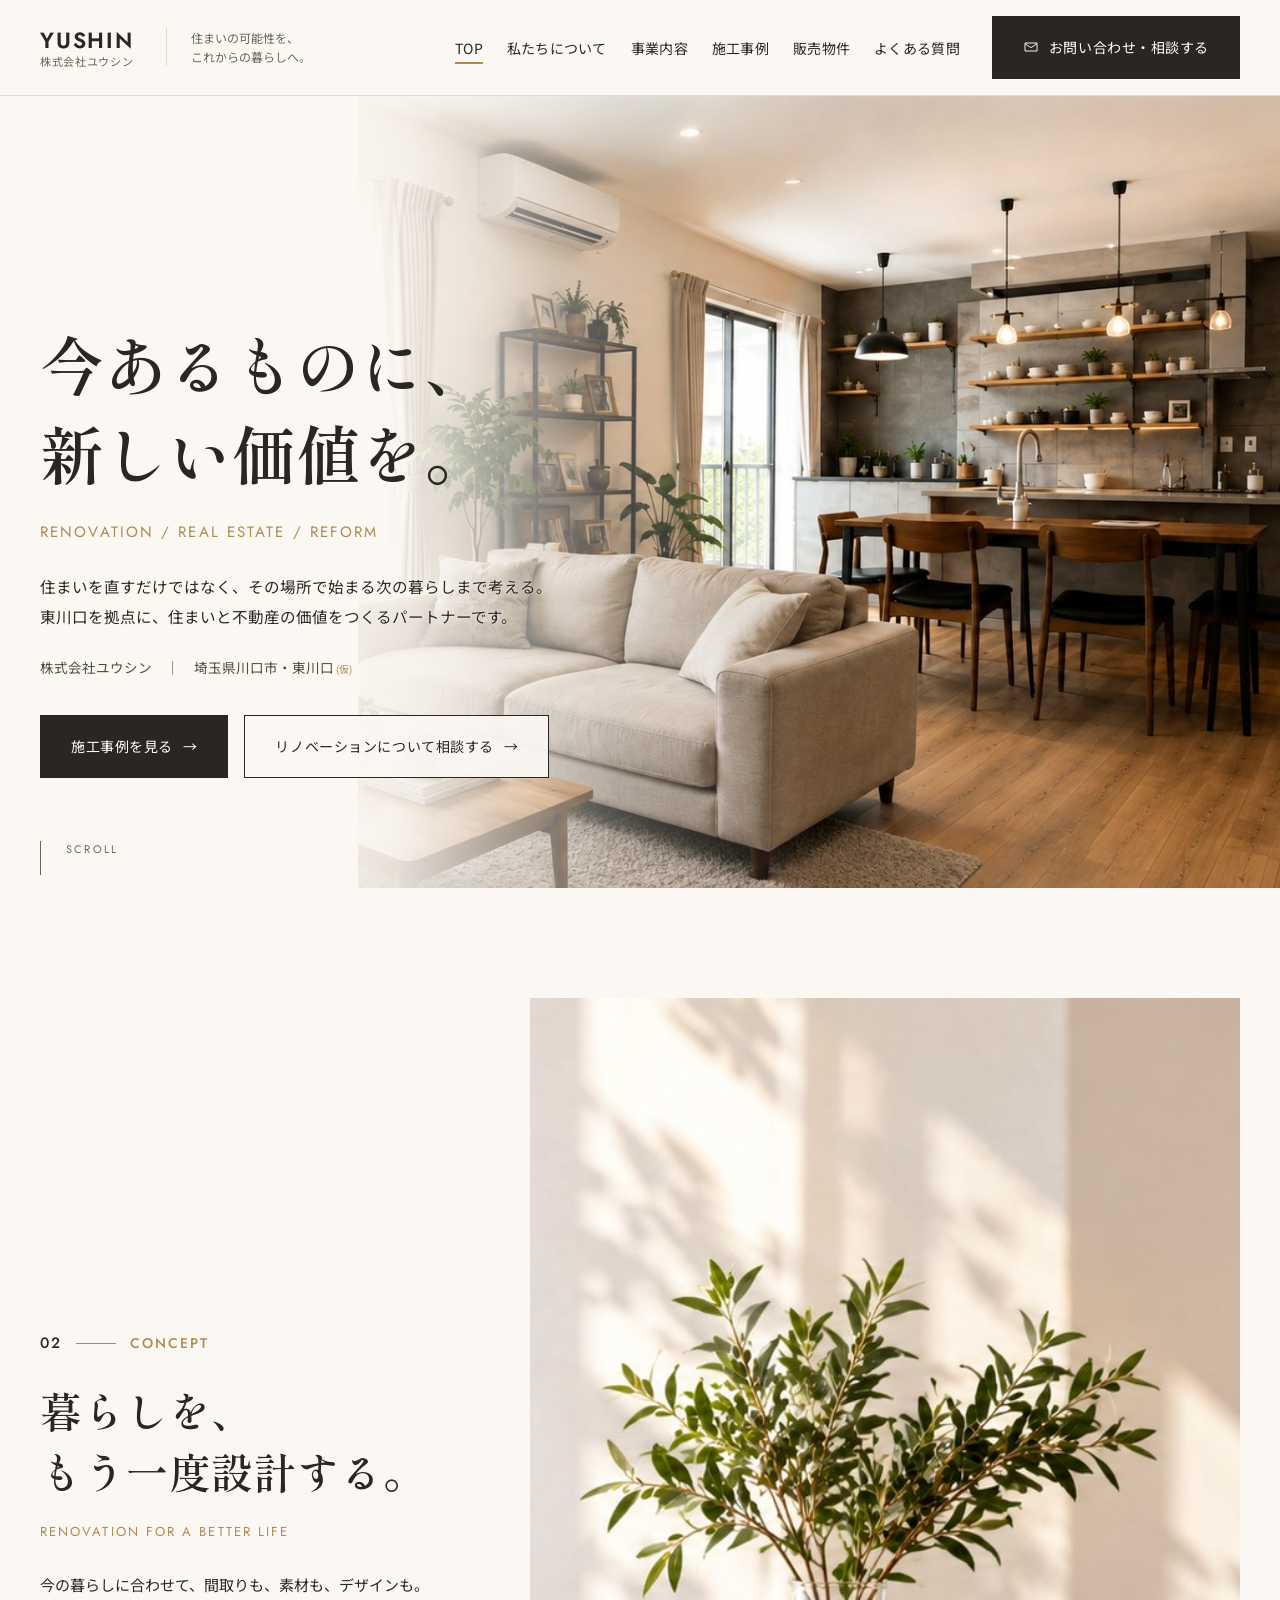
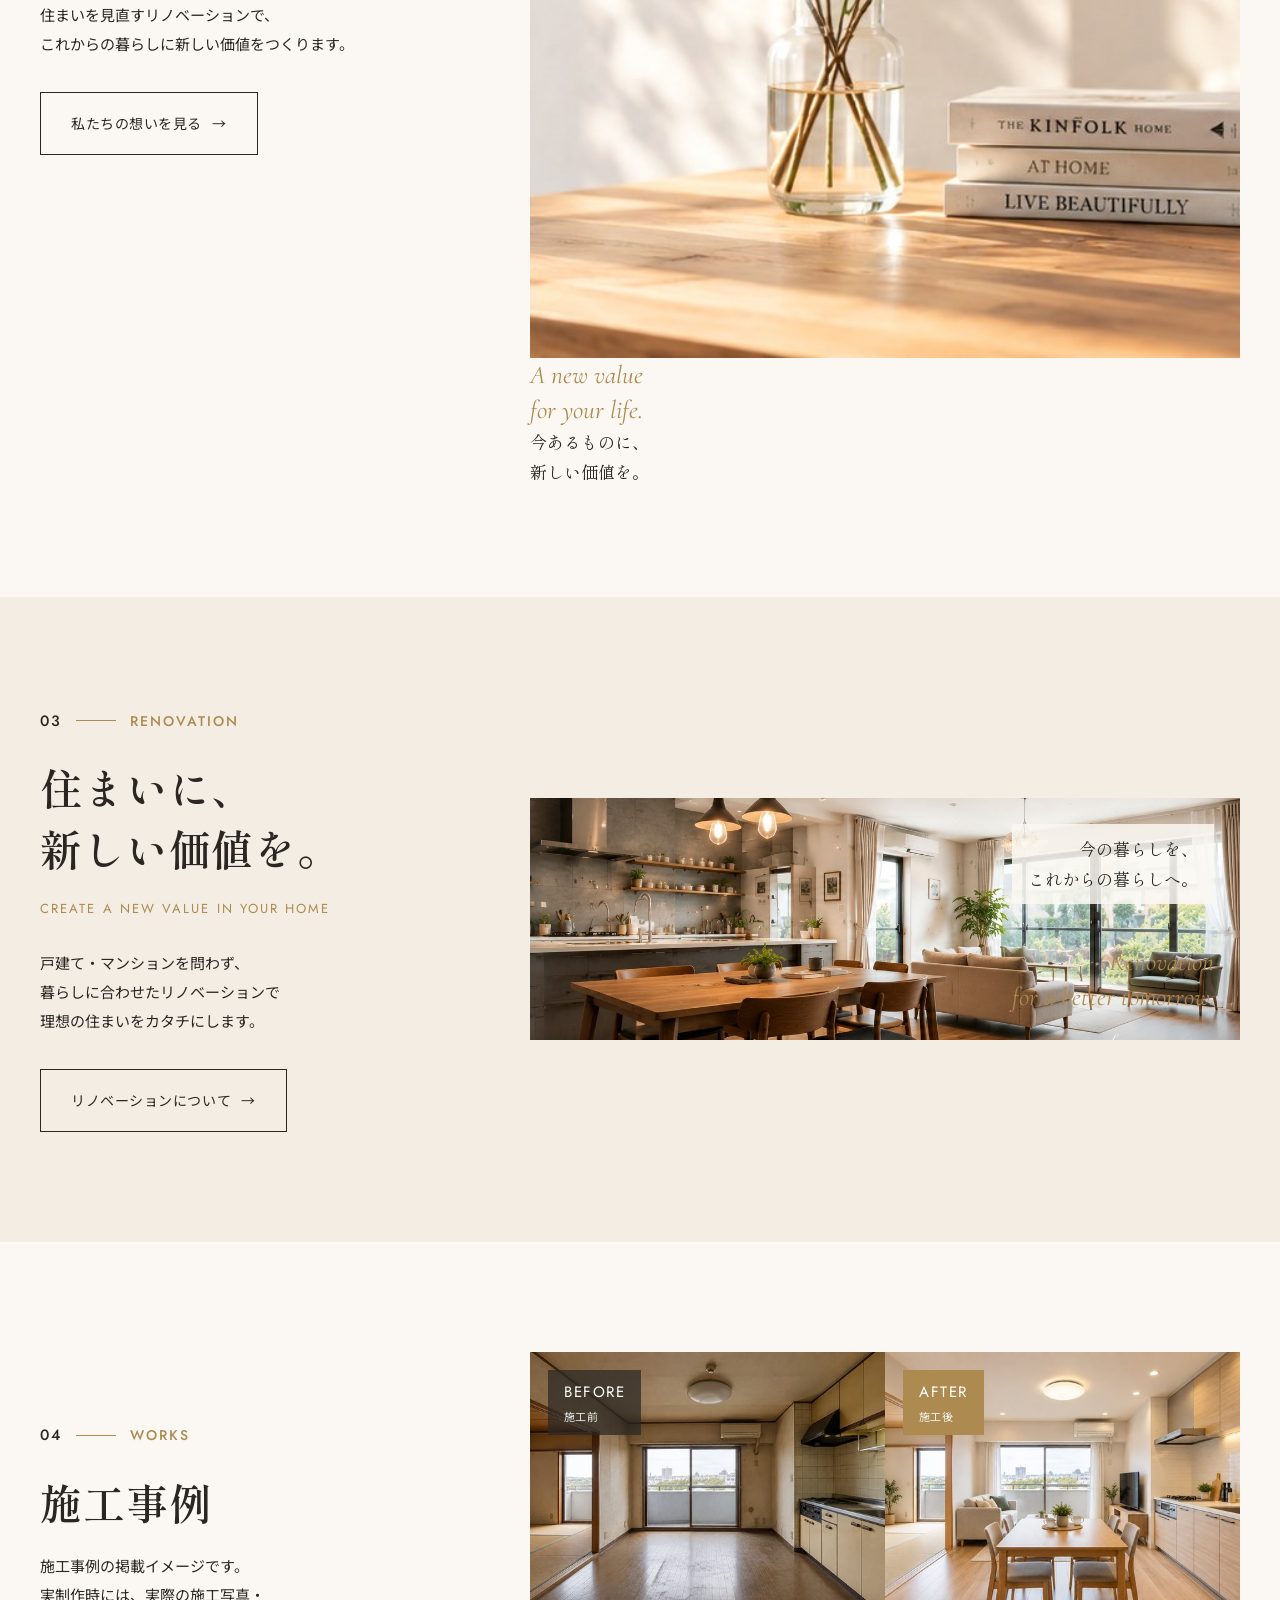
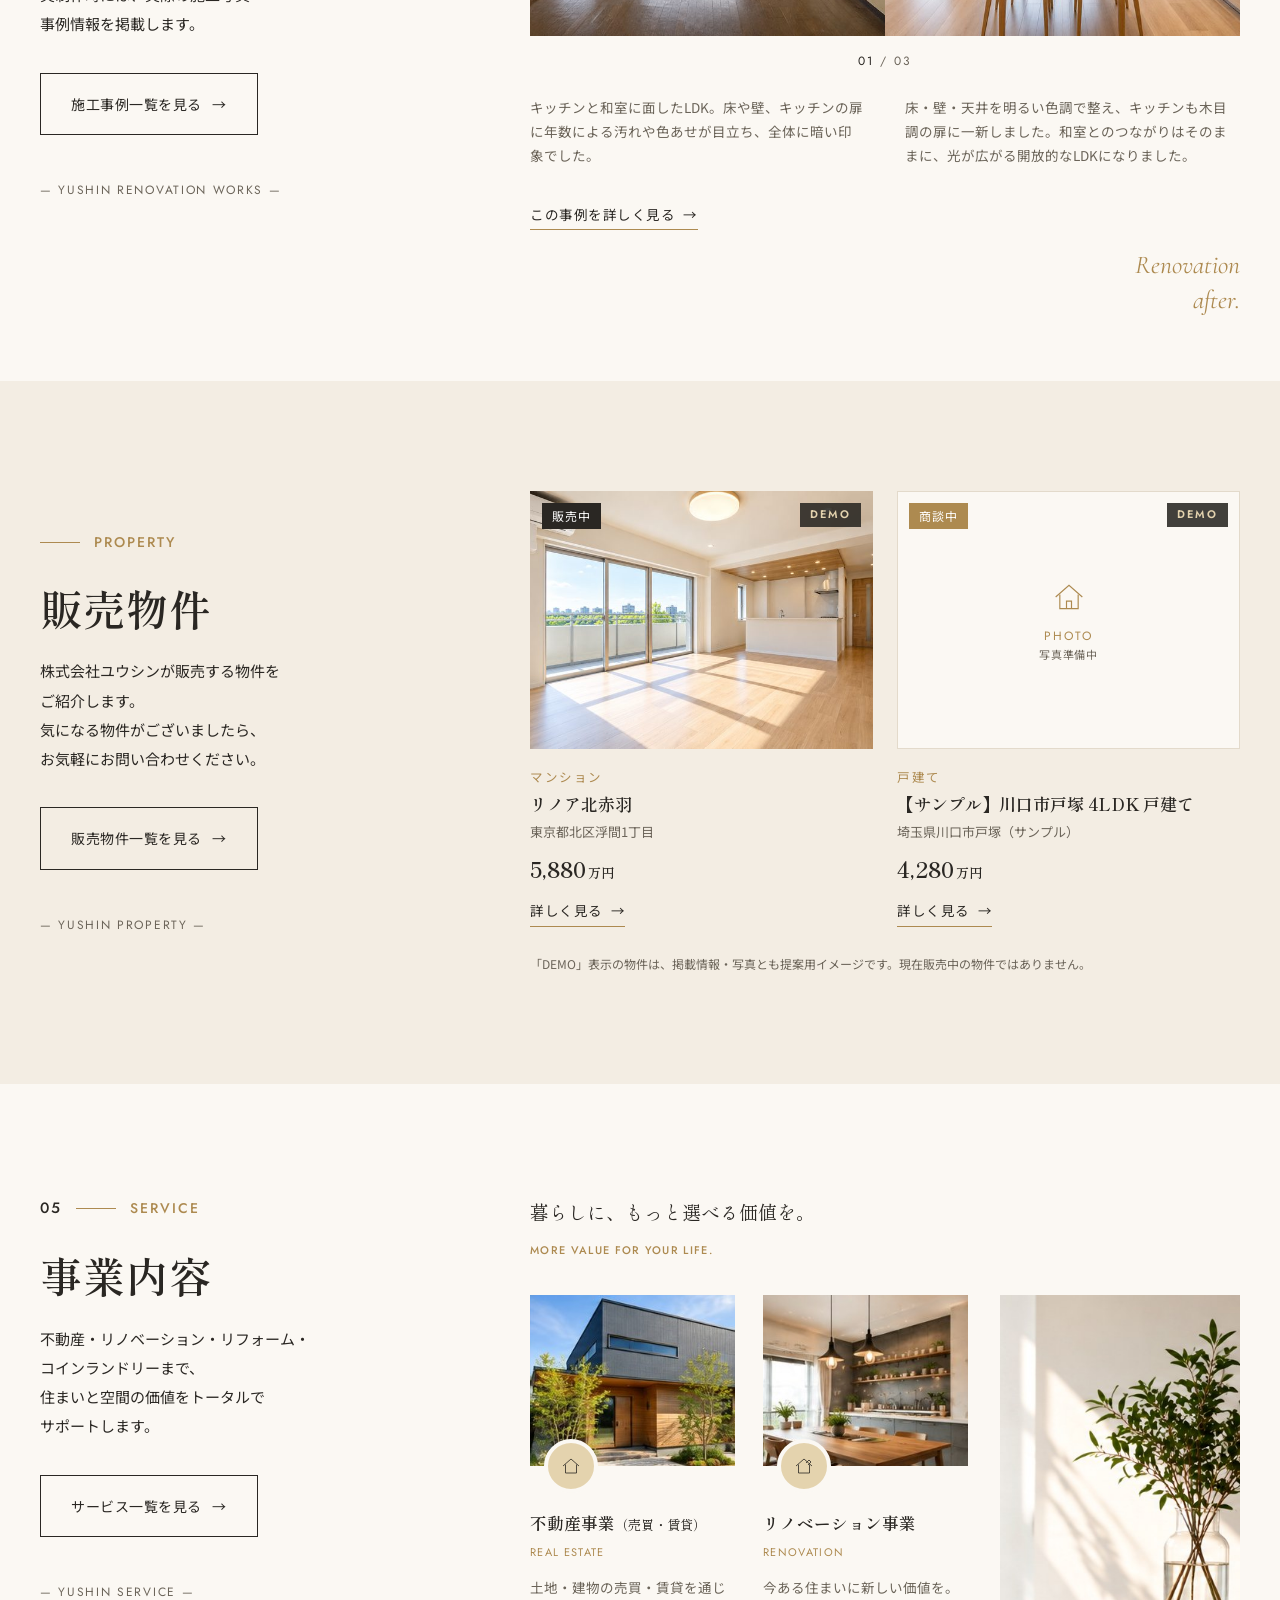
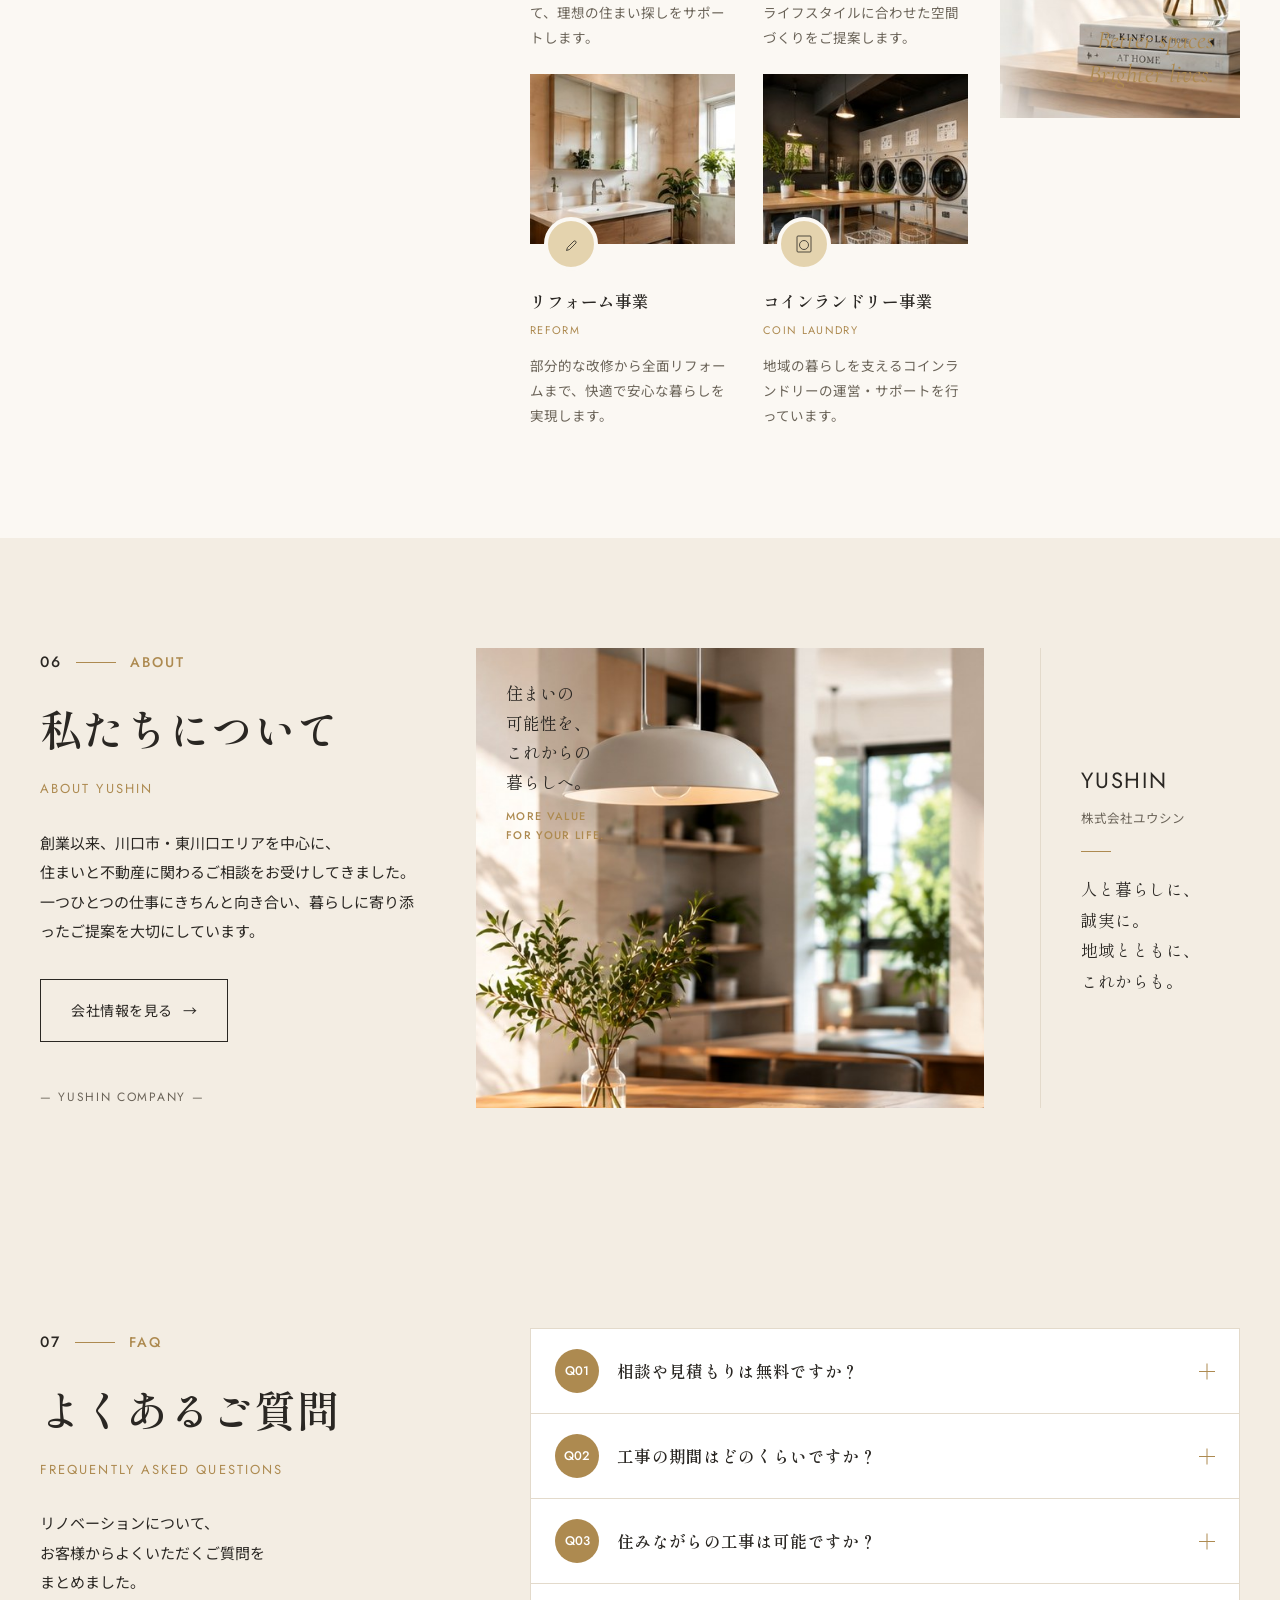
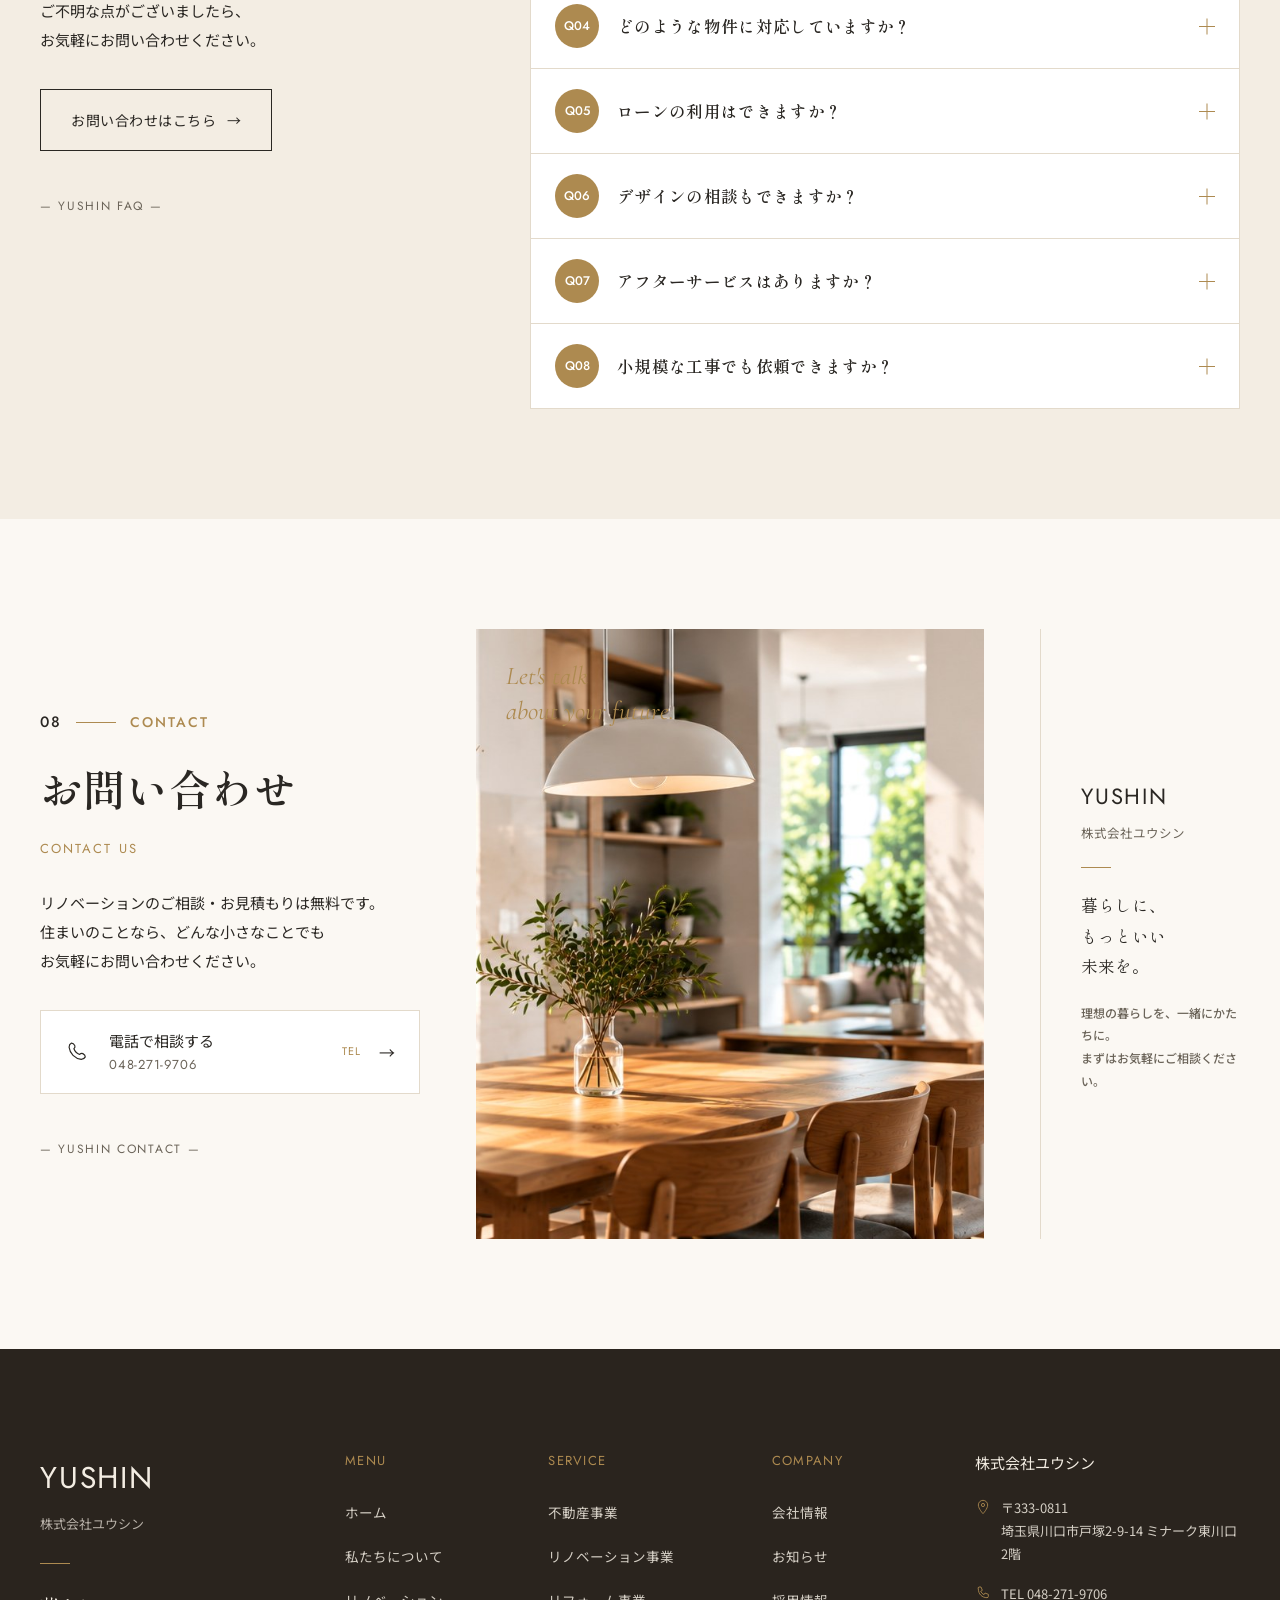
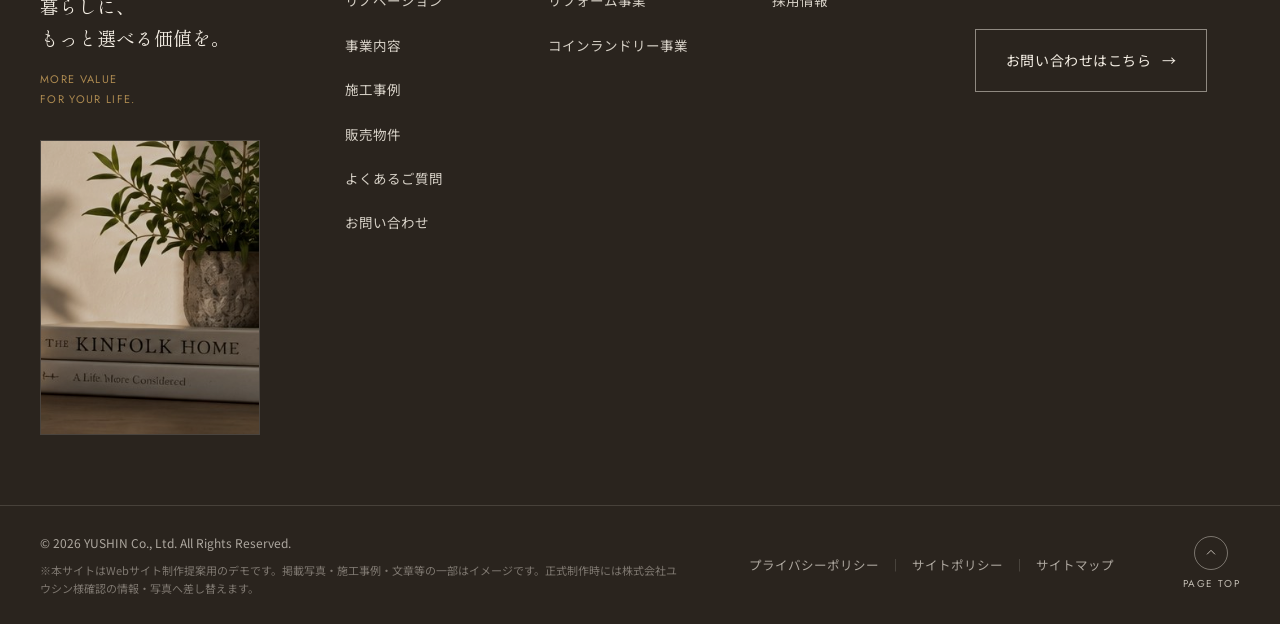
==== commit 0fbf975d: "最終調整: ABOUT から未確認の創業年「2007年(仮)」を削除、写真の大きさ指定で FAQ へのページ内移動のずれを解消 - TOP の ABOUT: 「2007年(仮)の創業以来、」→「創業以" ====
--- a/index.html
+++ b/index.html
@@ -48,7 +48,7 @@
 
 <section class="hero" aria-label="ヒーロー">
   <div class="hero__photo">
-    <img src="images/photos/hero.jpg" alt="リノベーションされたリビング・ダイニングのイメージ写真(提案用仮素材)" loading="eager">
+    <img src="images/photos/hero.jpg" width="972" height="833" alt="リノベーションされたリビング・ダイニングのイメージ写真(提案用仮素材)" loading="eager">
   </div>
   <div class="hero__overlay"></div>
   <div class="hero__content">
@@ -77,7 +77,7 @@
       <a href="#about" class="btn btn-outline">私たちの想いを見る<span class="arrow">→</span></a>
     </div>
     <div class="split__visual">
-      <img class="photo photo--tall" src="images/photos/concept.jpg" alt="オリーブの枝と本が置かれたダイニングテーブルのイメージ写真(提案用仮素材)" loading="lazy">
+      <img class="photo photo--tall" src="images/photos/concept.jpg" width="570" height="771" alt="オリーブの枝と本が置かれたダイニングテーブルのイメージ写真(提案用仮素材)" loading="lazy">
       <p class="visual-script">A new value<br>for your life.</p>
       <p class="visual-caption">今あるものに、<br>新しい価値を。</p>
     </div>
@@ -95,7 +95,7 @@
       <a href="renovation/" class="btn btn-outline">リノベーションについて<span class="arrow">→</span></a>
     </div>
     <div class="split__visual split__visual--wide">
-      <img class="photo photo--wide" src="images/photos/renovation.jpg" alt="リノベーション後のキッチン・リビングのイメージ写真(提案用仮素材)" loading="lazy">
+      <img class="photo photo--wide" src="images/photos/renovation.jpg" width="1276" height="435" alt="リノベーション後のキッチン・リビングのイメージ写真(提案用仮素材)" loading="lazy">
       <p class="visual-caption visual-caption--top">今の暮らしを、<br>これからの暮らしへ。</p>
       <p class="visual-script visual-script--bottom">Renovation<br>for a better tomorrow.</p>
     </div>
@@ -243,7 +243,7 @@
       <div class="service-body">
       <div class="service-grid">
         <article class="service-card">
-          <img class="photo photo--card" src="images/photos/service-realestate.jpg" alt="不動産事業のイメージ写真・戸建て外観(提案用仮素材)" loading="lazy">
+          <img class="photo photo--card" src="images/photos/service-realestate.jpg" width="266" height="227" alt="不動産事業のイメージ写真・戸建て外観(提案用仮素材)" loading="lazy">
           <span class="service-card__icon" aria-hidden="true">
             <svg viewBox="0 0 48 48"><path d="M8 24 24 10l16 14" fill="none" stroke="currentColor" stroke-width="1.6"/><path d="M13 21v17h22V21" fill="none" stroke="currentColor" stroke-width="1.6"/></svg>
           </span>
@@ -252,7 +252,7 @@
           <p class="service-card__desc">土地・建物の売買・賃貸を通じて、理想の住まい探しをサポートします。</p>
         </article>
         <article class="service-card">
-          <img class="photo photo--card" src="images/photos/service-renovation.jpg" alt="リノベーション事業のイメージ写真・キッチン(提案用仮素材)" loading="lazy">
+          <img class="photo photo--card" src="images/photos/service-renovation.jpg" width="258" height="227" alt="リノベーション事業のイメージ写真・キッチン(提案用仮素材)" loading="lazy">
           <span class="service-card__icon" aria-hidden="true">
             <svg viewBox="0 0 48 48"><path d="M8 24 24 10l16 14" fill="none" stroke="currentColor" stroke-width="1.6"/><path d="M28 18l6-6 4 4-6 6" fill="none" stroke="currentColor" stroke-width="1.6"/><path d="M13 21v17h22V21" fill="none" stroke="currentColor" stroke-width="1.6"/></svg>
           </span>
@@ -261,7 +261,7 @@
           <p class="service-card__desc">今ある住まいに新しい価値を。ライフスタイルに合わせた空間づくりをご提案します。</p>
         </article>
         <article class="service-card">
-          <img class="photo photo--card" src="images/photos/service-reform.jpg" alt="リフォーム事業のイメージ写真・洗面台(提案用仮素材)" loading="lazy">
+          <img class="photo photo--card" src="images/photos/service-reform.jpg" width="251" height="227" alt="リフォーム事業のイメージ写真・洗面台(提案用仮素材)" loading="lazy">
           <span class="service-card__icon" aria-hidden="true">
             <svg viewBox="0 0 48 48"><path d="M17 31 30 18a3 3 0 0 1 4 4L21 35l-6 2z" fill="none" stroke="currentColor" stroke-width="1.6"/></svg>
           </span>
@@ -270,7 +270,7 @@
           <p class="service-card__desc">部分的な改修から全面リフォームまで、快適で安心な暮らしを実現します。</p>
         </article>
         <article class="service-card">
-          <img class="photo photo--card" src="images/photos/service-laundry.jpg" alt="コインランドリー事業のイメージ写真・店内(提案用仮素材)" loading="lazy">
+          <img class="photo photo--card" src="images/photos/service-laundry.jpg" width="244" height="227" alt="コインランドリー事業のイメージ写真・店内(提案用仮素材)" loading="lazy">
           <span class="service-card__icon" aria-hidden="true">
             <svg viewBox="0 0 48 48"><rect x="10" y="8" width="28" height="32" rx="2" fill="none" stroke="currentColor" stroke-width="1.6"/><circle cx="24" cy="26" r="9" fill="none" stroke="currentColor" stroke-width="1.6"/></svg>
           </span>
@@ -280,7 +280,7 @@
         </article>
       </div>
       <div class="service-side">
-        <img class="photo photo--tall" src="images/photos/service-side.jpg" alt="観葉植物と本のイメージ写真(提案用仮素材)" loading="lazy">
+        <img class="photo photo--tall" src="images/photos/service-side.jpg" width="318" height="560" alt="観葉植物と本のイメージ写真(提案用仮素材)" loading="lazy">
         <p class="visual-script visual-script--bottom">Better spaces<br>Brighter lives.</p>
       </div>
       </div>
@@ -295,12 +295,12 @@
       <p class="eyebrow"><span class="eyebrow__num">06</span><span class="eyebrow__line"></span><span class="eyebrow__label">ABOUT</span></p>
       <h2 class="section-title">私たちについて</h2>
       <p class="section-en">ABOUT YUSHIN</p>
-      <p class="section-desc">2007年<span class="tentative-mark">(仮)</span>の創業以来、川口市・東川口エリアを中心<br>に、住まいと不動産に関わるご相談をお受けしてきました。<br>一つひとつの仕事にきちんと向き合い、暮らしに寄り添ったご提案を大切にしています。</p>
+      <p class="section-desc">創業以来、川口市・東川口エリアを中心に、<br>住まいと不動産に関わる<span style="display:inline-block">ご相談をお受けしてきました。</span><br>一つひとつの仕事にきちんと向き合い、暮らしに寄り添ったご提案を大切にしています。</p>
       <a href="company/" class="btn btn-outline">会社情報を見る<span class="arrow">→</span></a>
       <p class="section-foot">— YUSHIN COMPANY —</p>
     </div>
     <div class="triple__visual">
-      <img class="photo photo--full" src="images/photos/about.jpg" alt="ペンダントライトのあるダイニングのイメージ写真(提案用仮素材)" loading="lazy">
+      <img class="photo photo--full" src="images/photos/about.jpg" width="730" height="560" alt="ペンダントライトのあるダイニングのイメージ写真(提案用仮素材)" loading="lazy">
       <p class="visual-caption visual-caption--onphoto">住まいの<br>可能性を、<br>これからの<br>暮らしへ。<br><span>MORE VALUE<br>FOR YOUR LIFE.</span></p>
     </div>
     <div class="triple__brand">
@@ -379,7 +379,7 @@
       <p class="section-foot">— YUSHIN CONTACT —</p>
     </div>
     <div class="triple__visual">
-      <img class="photo photo--full" src="images/photos/contact.jpg" alt="観葉植物のあるダイニングテーブルのイメージ写真(提案用仮素材)" loading="lazy">
+      <img class="photo photo--full" src="images/photos/contact.jpg" width="640" height="768" alt="観葉植物のあるダイニングテーブルのイメージ写真(提案用仮素材)" loading="lazy">
       <p class="visual-script visual-script--onphoto">Let&#39;s talk<br>about your future.</p>
     </div>
     <div class="triple__brand">
@@ -404,7 +404,7 @@
       <p class="footer-brand__copy">暮らしに、<br>もっと選べる価値を。</p>
       <p class="footer-brand__en2">MORE VALUE<br>FOR YOUR LIFE.</p>
       <div class="footer-photo">
-        <img src="images/photos/footer.jpg" alt="観葉植物と本が置かれたテーブルのイメージ写真(提案用仮素材)" loading="lazy">
+        <img src="images/photos/footer.jpg" width="268" height="360" alt="観葉植物と本が置かれたテーブルのイメージ写真(提案用仮素材)" loading="lazy">
       </div>
     </div>
 
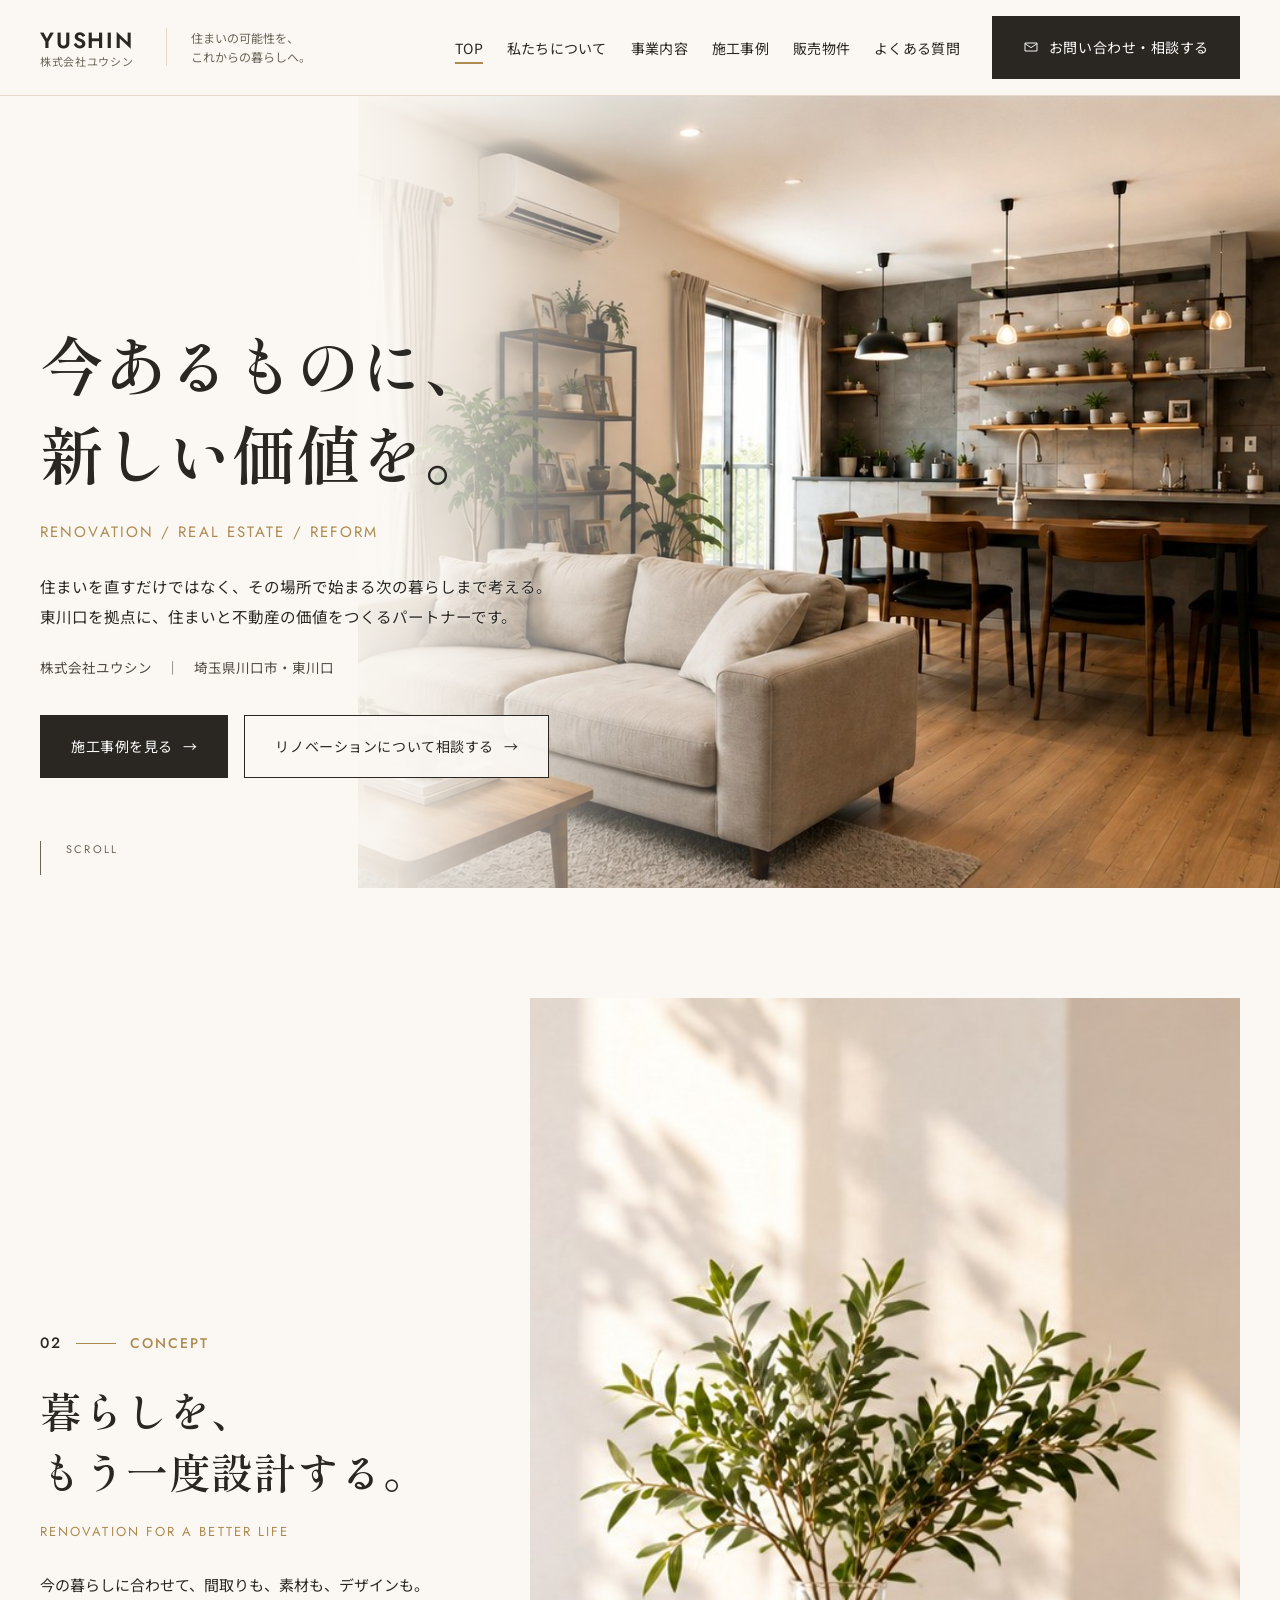
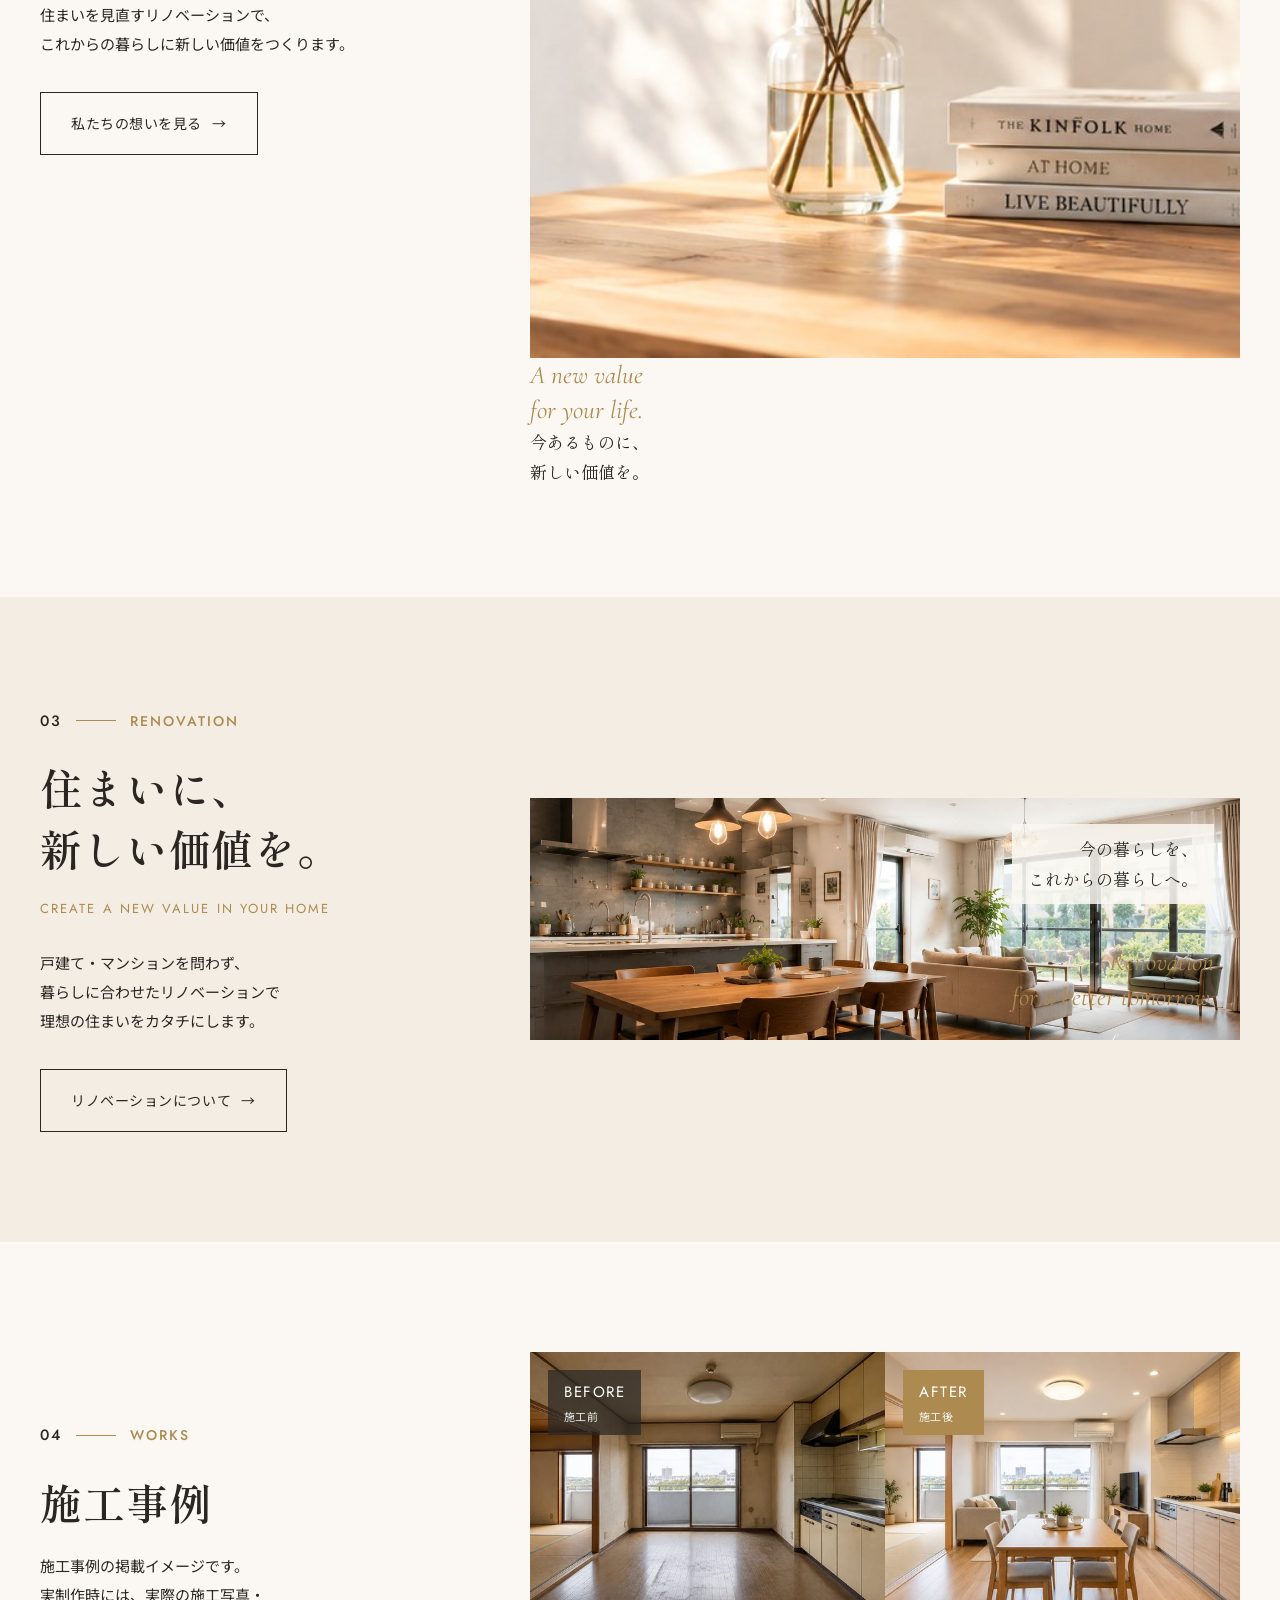
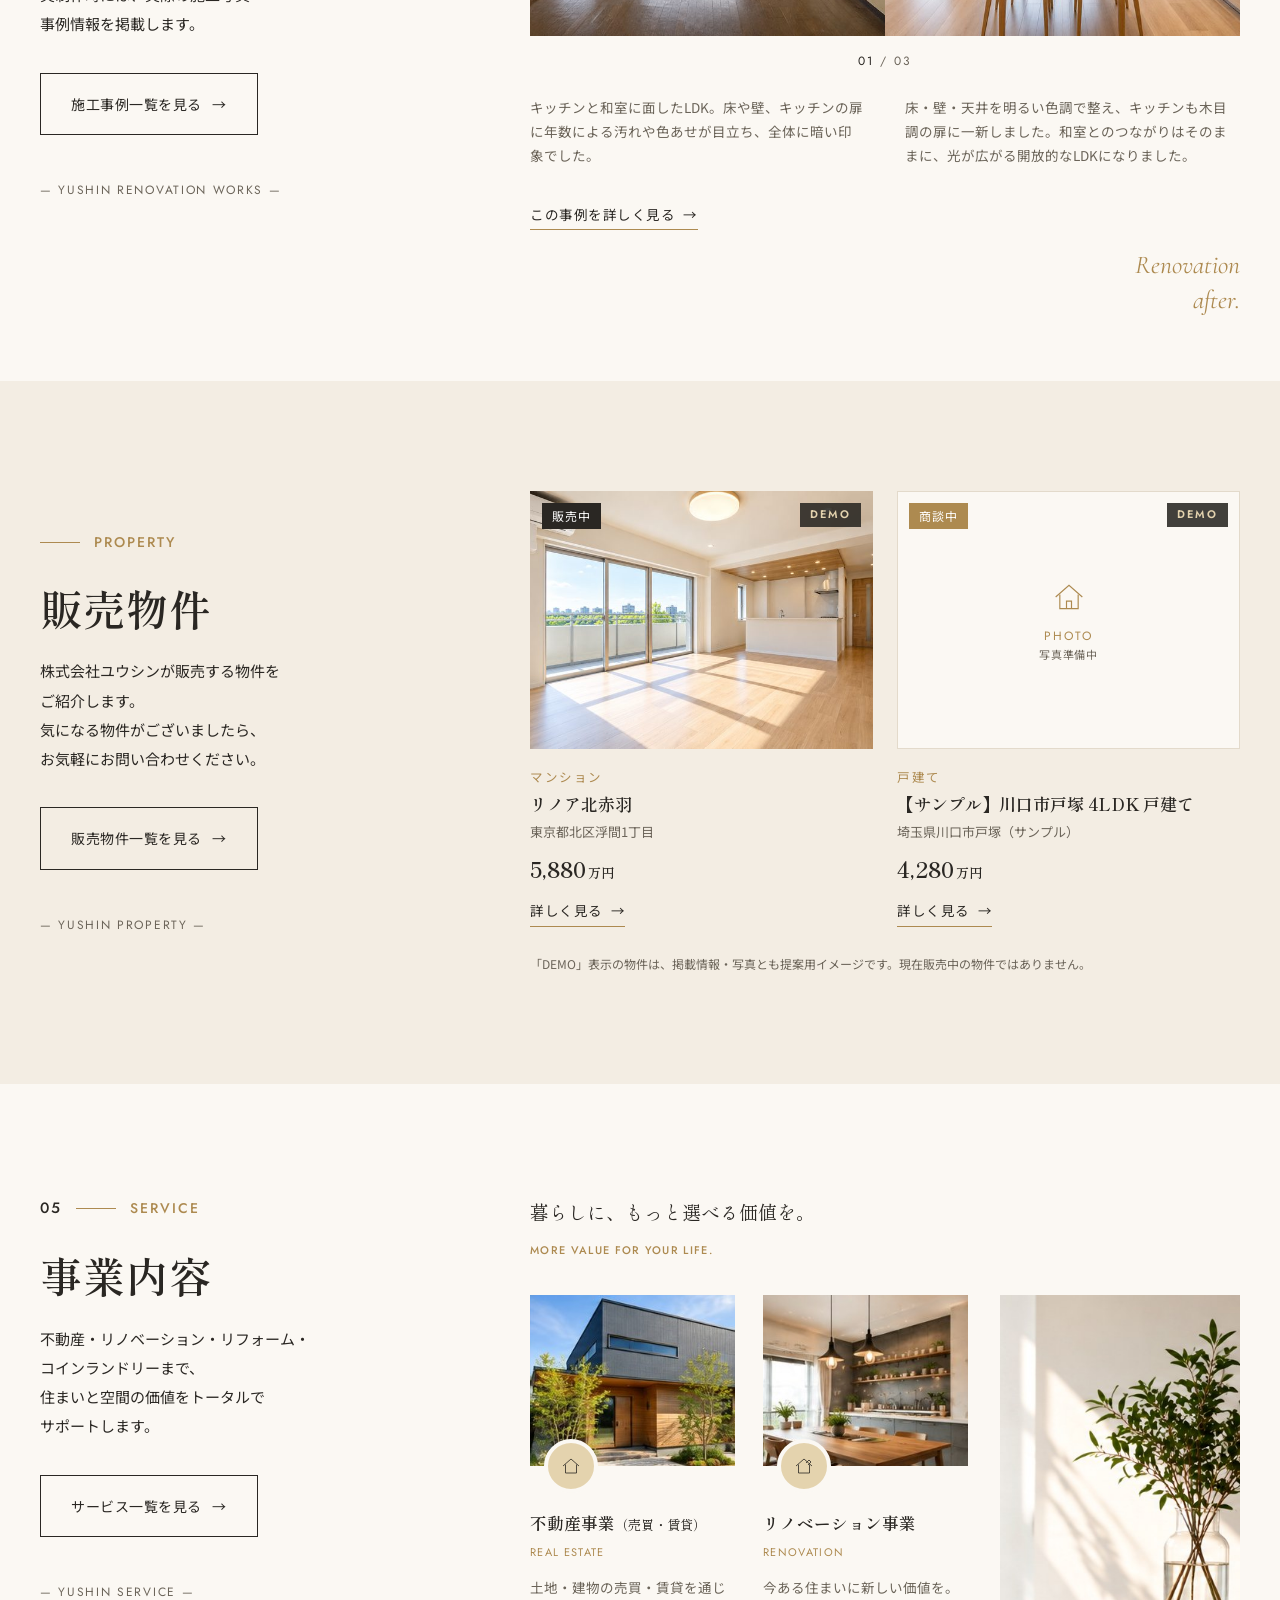
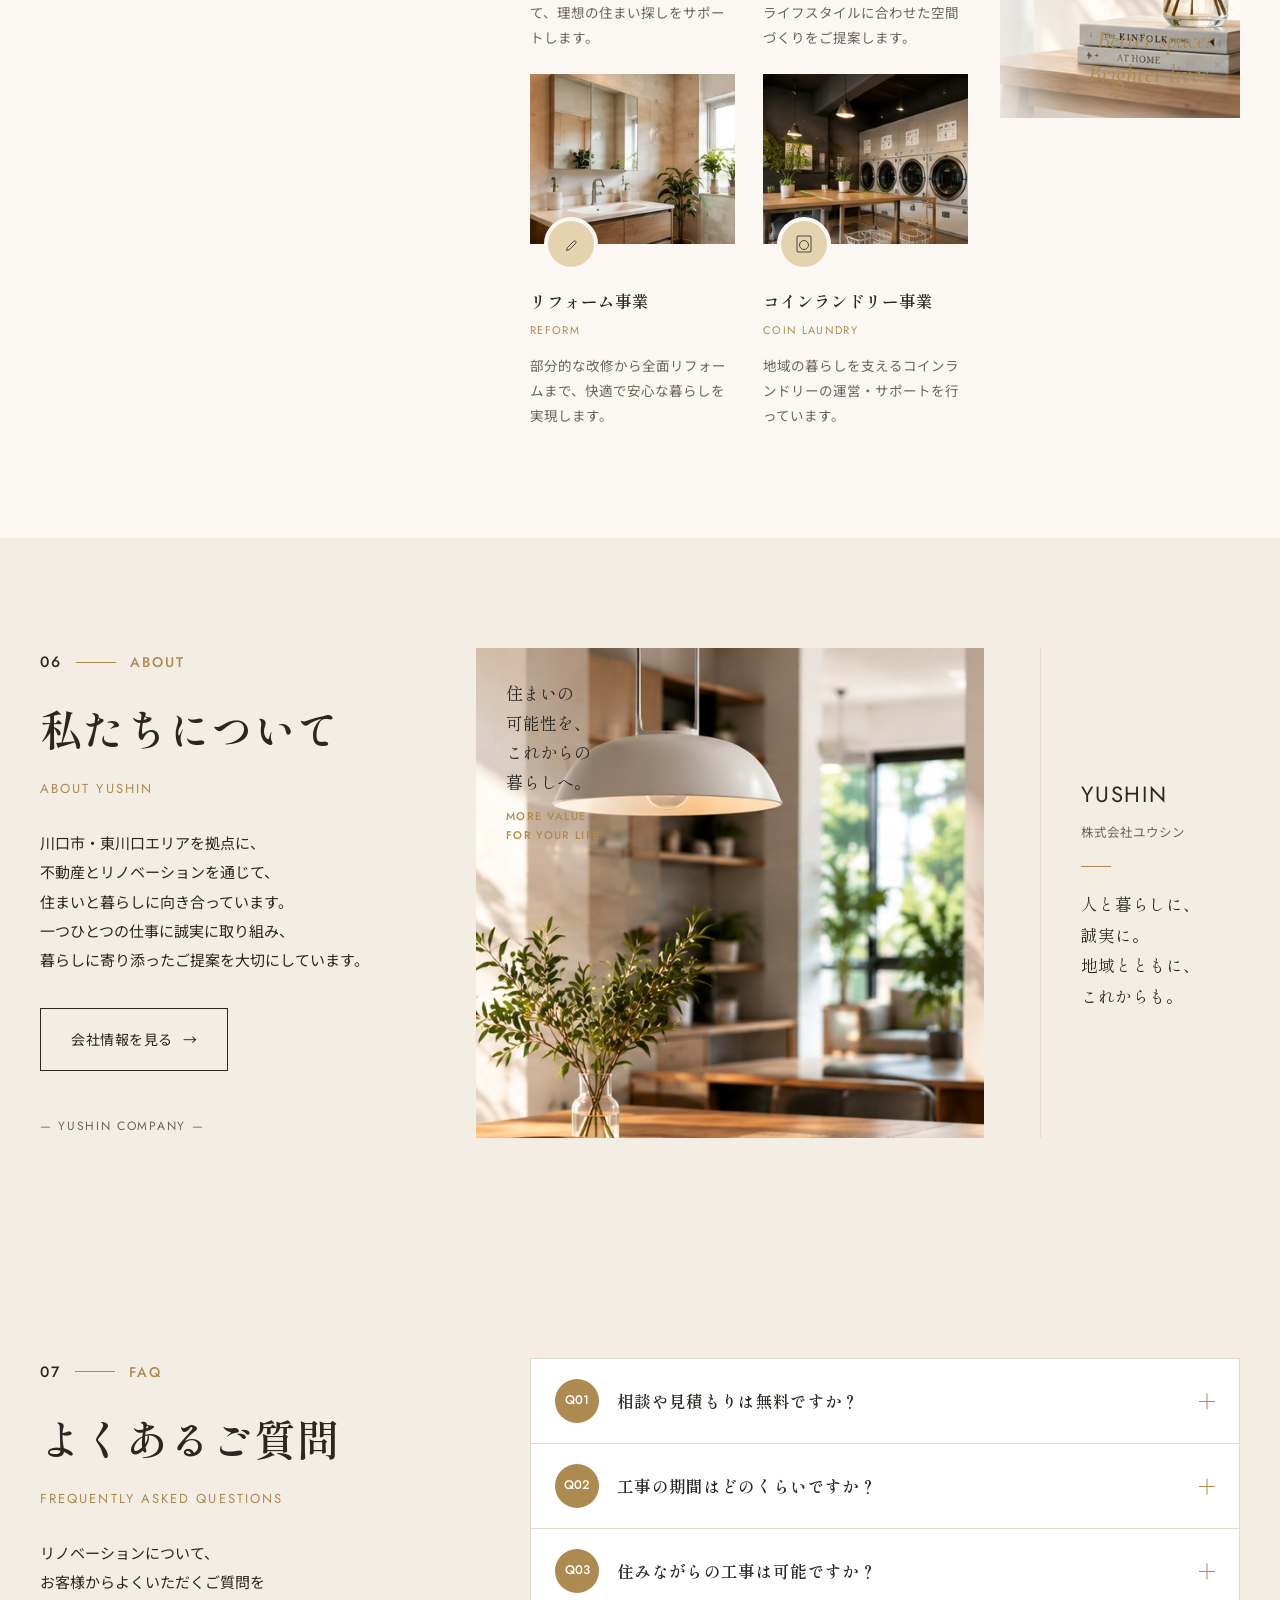
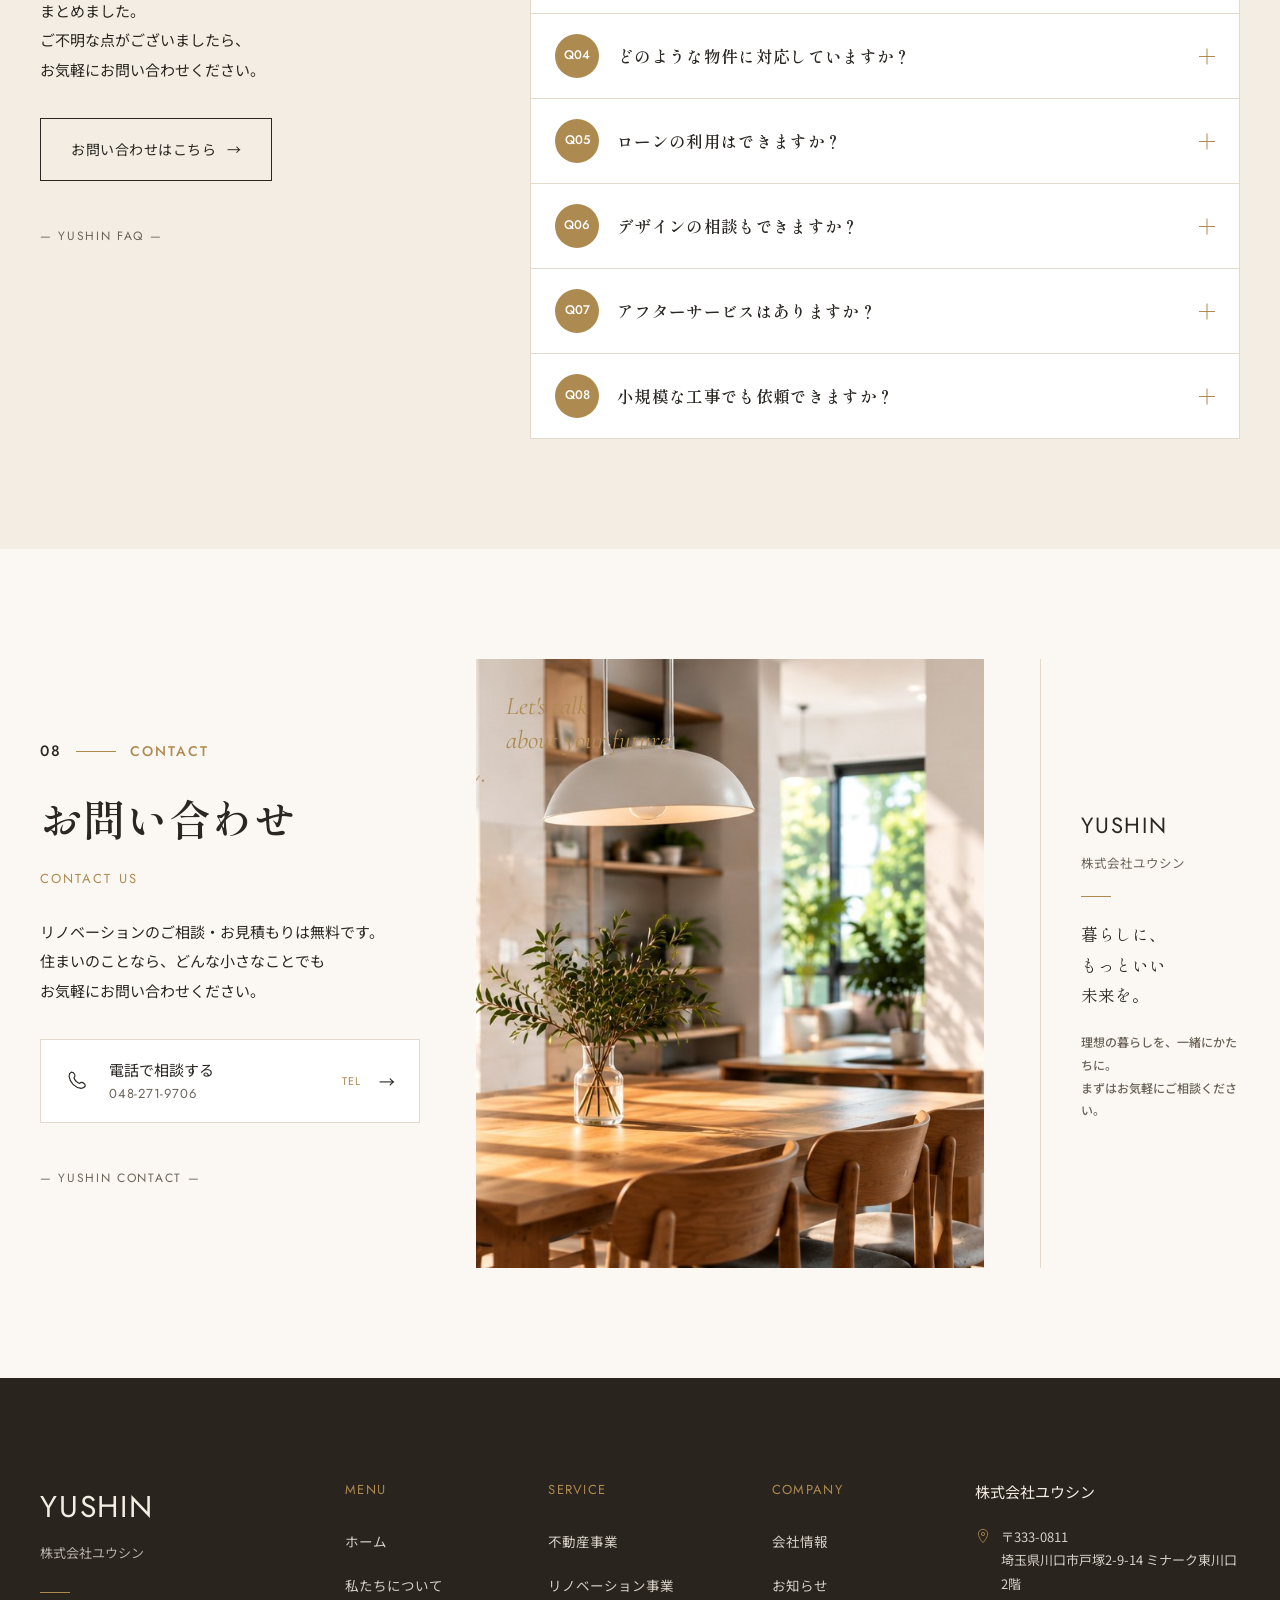
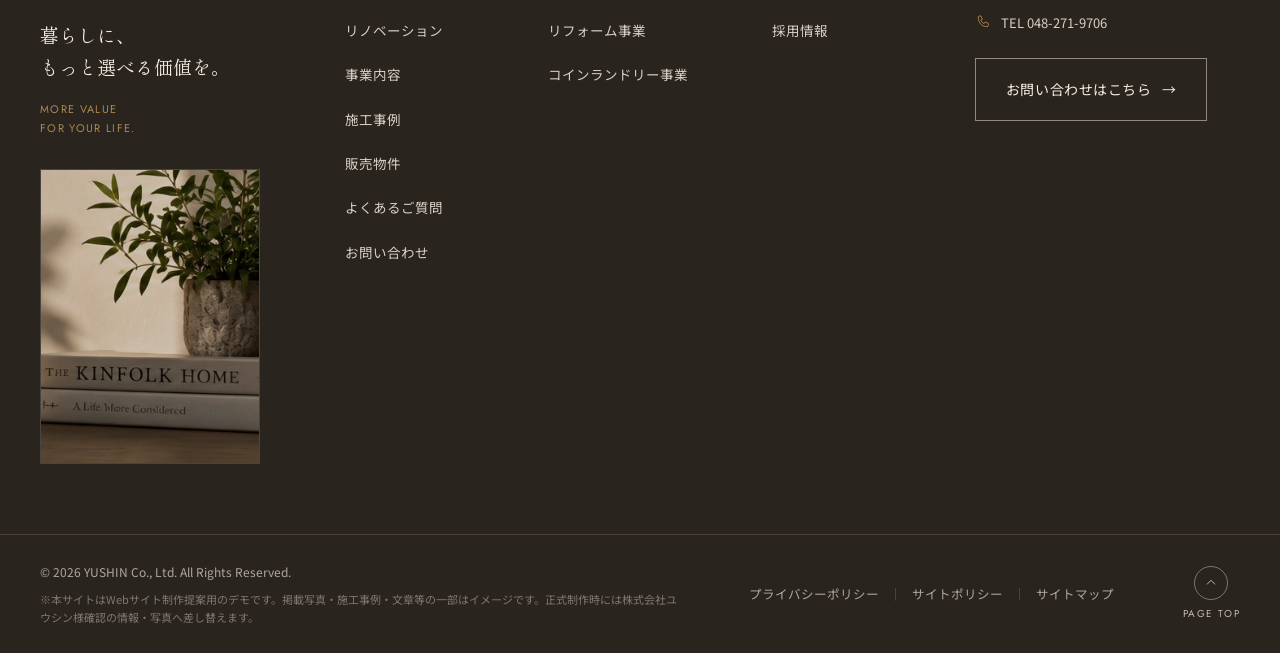
==== commit 5eea7f8e: "文言の最終調整: TOP の ABOUT とヒーローを WordPress テーマ（f6131e1）に同期 - ABOUT: 「川口市・東川口エリアを拠点に、不動産とリノベーションを通じて、住まいと暮" ====
--- a/index.html
+++ b/index.html
@@ -55,7 +55,7 @@
     <h1 class="hero__title">今あるものに、<br>新しい価値を。</h1>
     <p class="hero__en">RENOVATION / REAL ESTATE / REFORM</p>
     <p class="hero__desc">住まいを直すだけではなく、その場所で始まる次の暮らしまで考える。<br>東川口を拠点に、住まいと不動産の価値をつくるパートナーです。</p>
-    <p class="hero__meta">株式会社ユウシン　｜　埼玉県川口市・東川口<span class="tentative-mark">(仮)</span></p>
+    <p class="hero__meta">株式会社ユウシン　｜　埼玉県川口市・東川口</p>
     <div class="hero__actions">
       <a href="#works" class="btn btn-dark">施工事例を見る<span class="arrow">→</span></a>
       <a href="#contact" class="btn btn-outline">リノベーションについて相談する<span class="arrow">→</span></a>
@@ -295,7 +295,7 @@
       <p class="eyebrow"><span class="eyebrow__num">06</span><span class="eyebrow__line"></span><span class="eyebrow__label">ABOUT</span></p>
       <h2 class="section-title">私たちについて</h2>
       <p class="section-en">ABOUT YUSHIN</p>
-      <p class="section-desc">創業以来、川口市・東川口エリアを中心に、<br>住まいと不動産に関わる<span style="display:inline-block">ご相談をお受けしてきました。</span><br>一つひとつの仕事にきちんと向き合い、暮らしに寄り添ったご提案を大切にしています。</p>
+      <p class="section-desc">川口市・東川口エリアを拠点に、<br>不動産とリノベーションを通じて、<br>住まいと暮らしに向き合っています。<br>一つひとつの仕事に誠実に取り組み、<br>暮らしに寄り添ったご提案を大切にしています。</p>
       <a href="company/" class="btn btn-outline">会社情報を見る<span class="arrow">→</span></a>
       <p class="section-foot">— YUSHIN COMPANY —</p>
     </div>
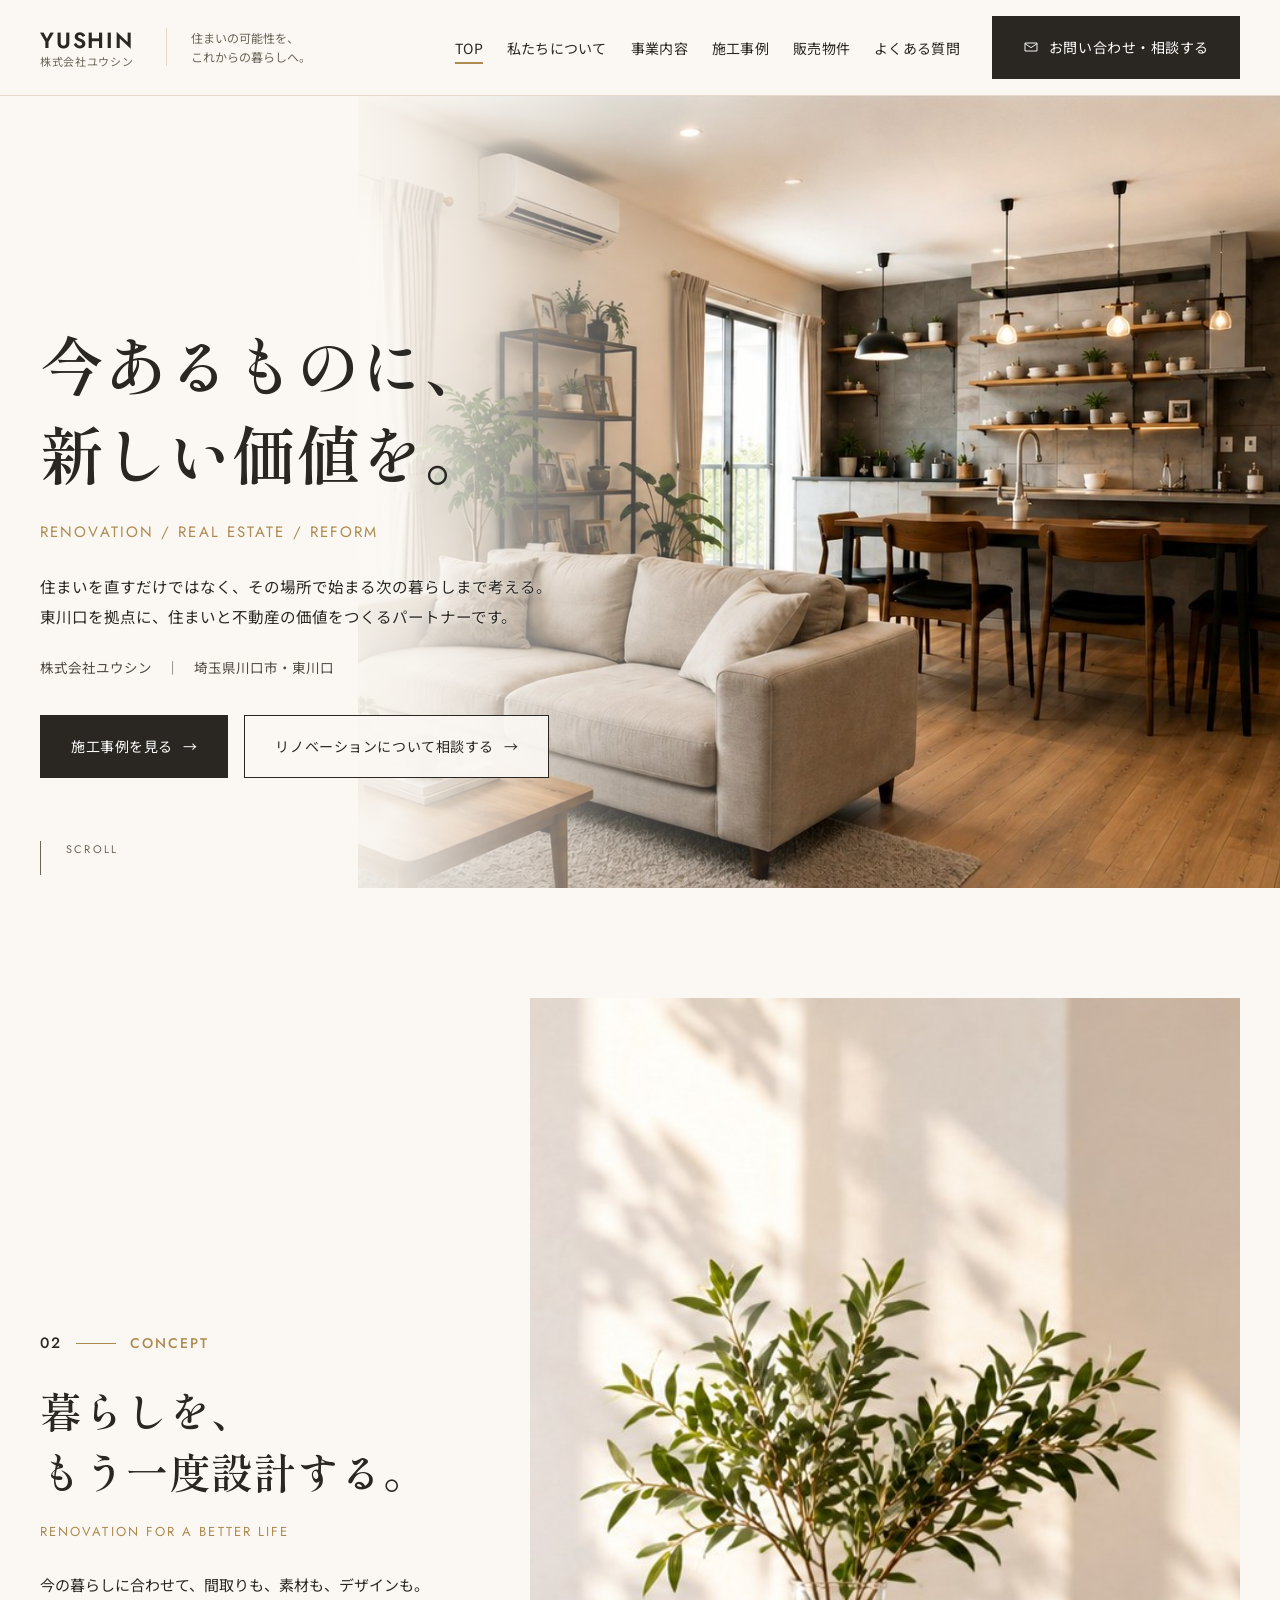
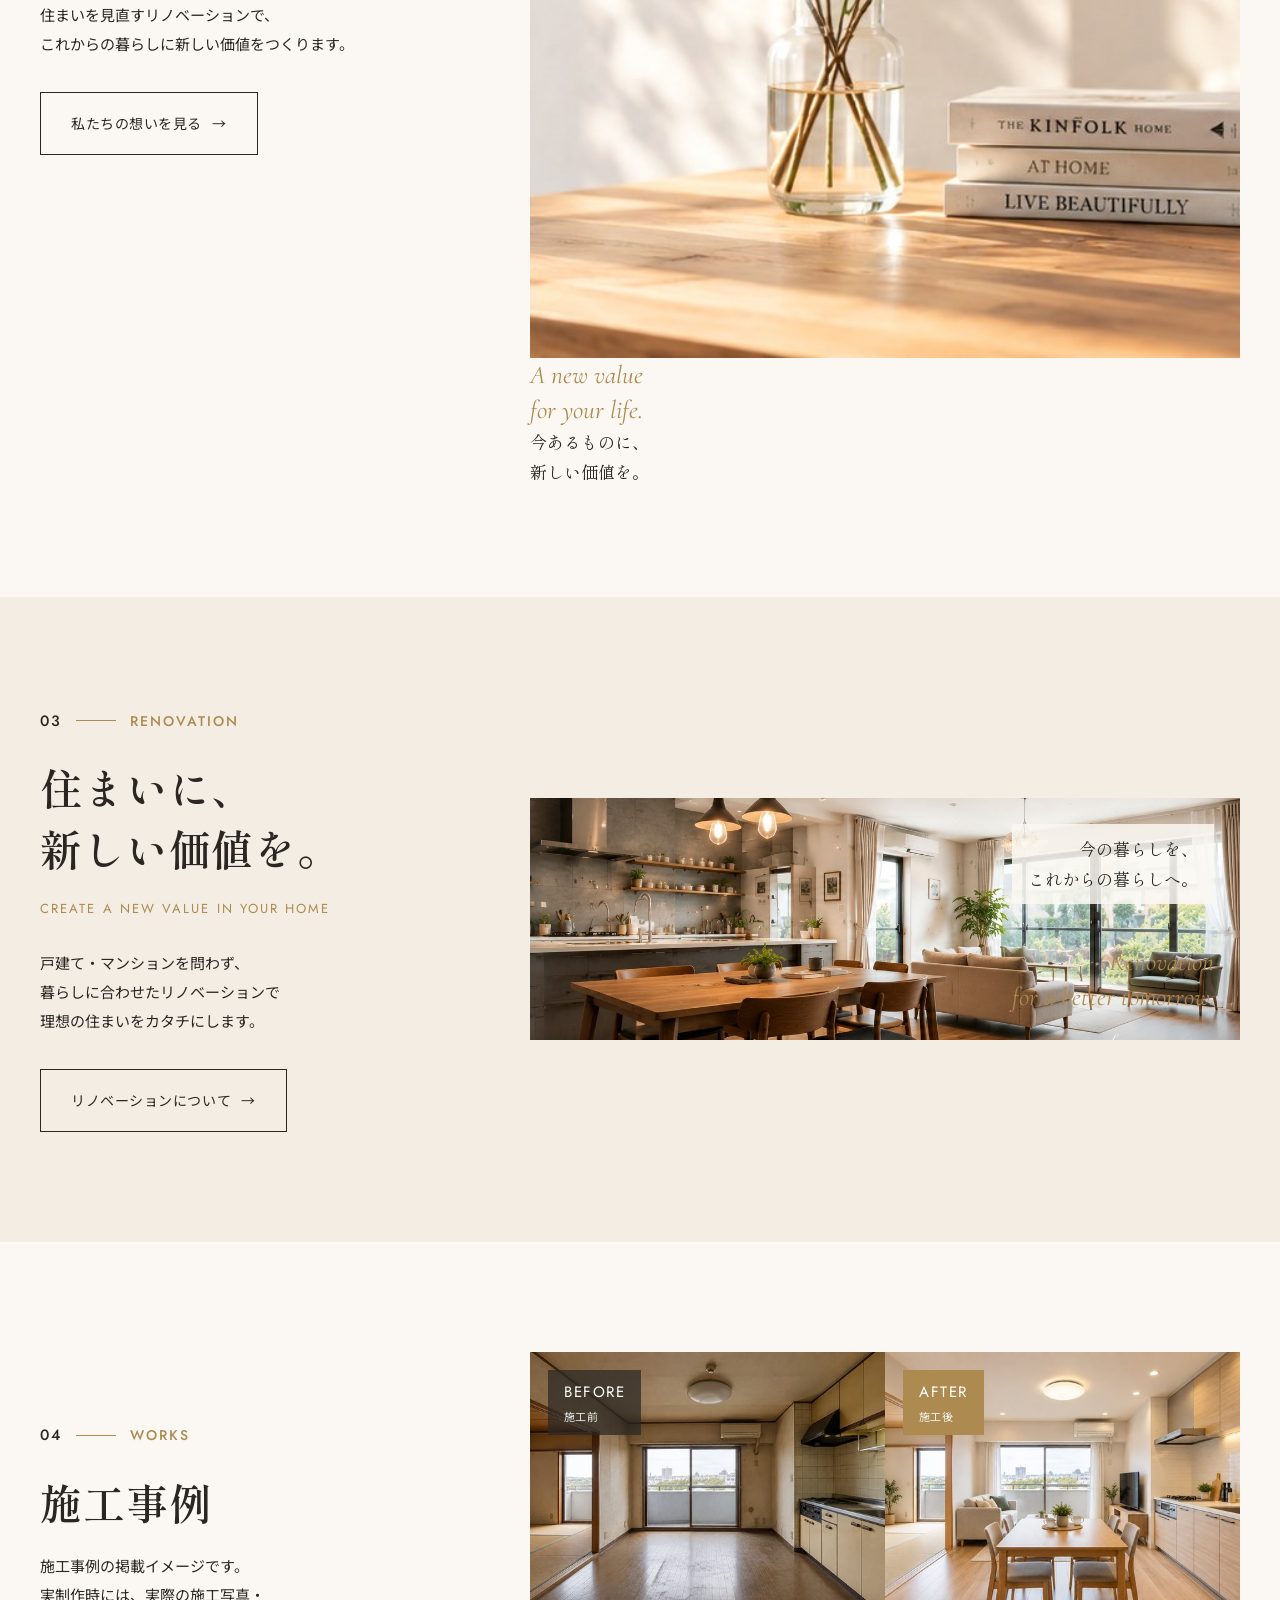
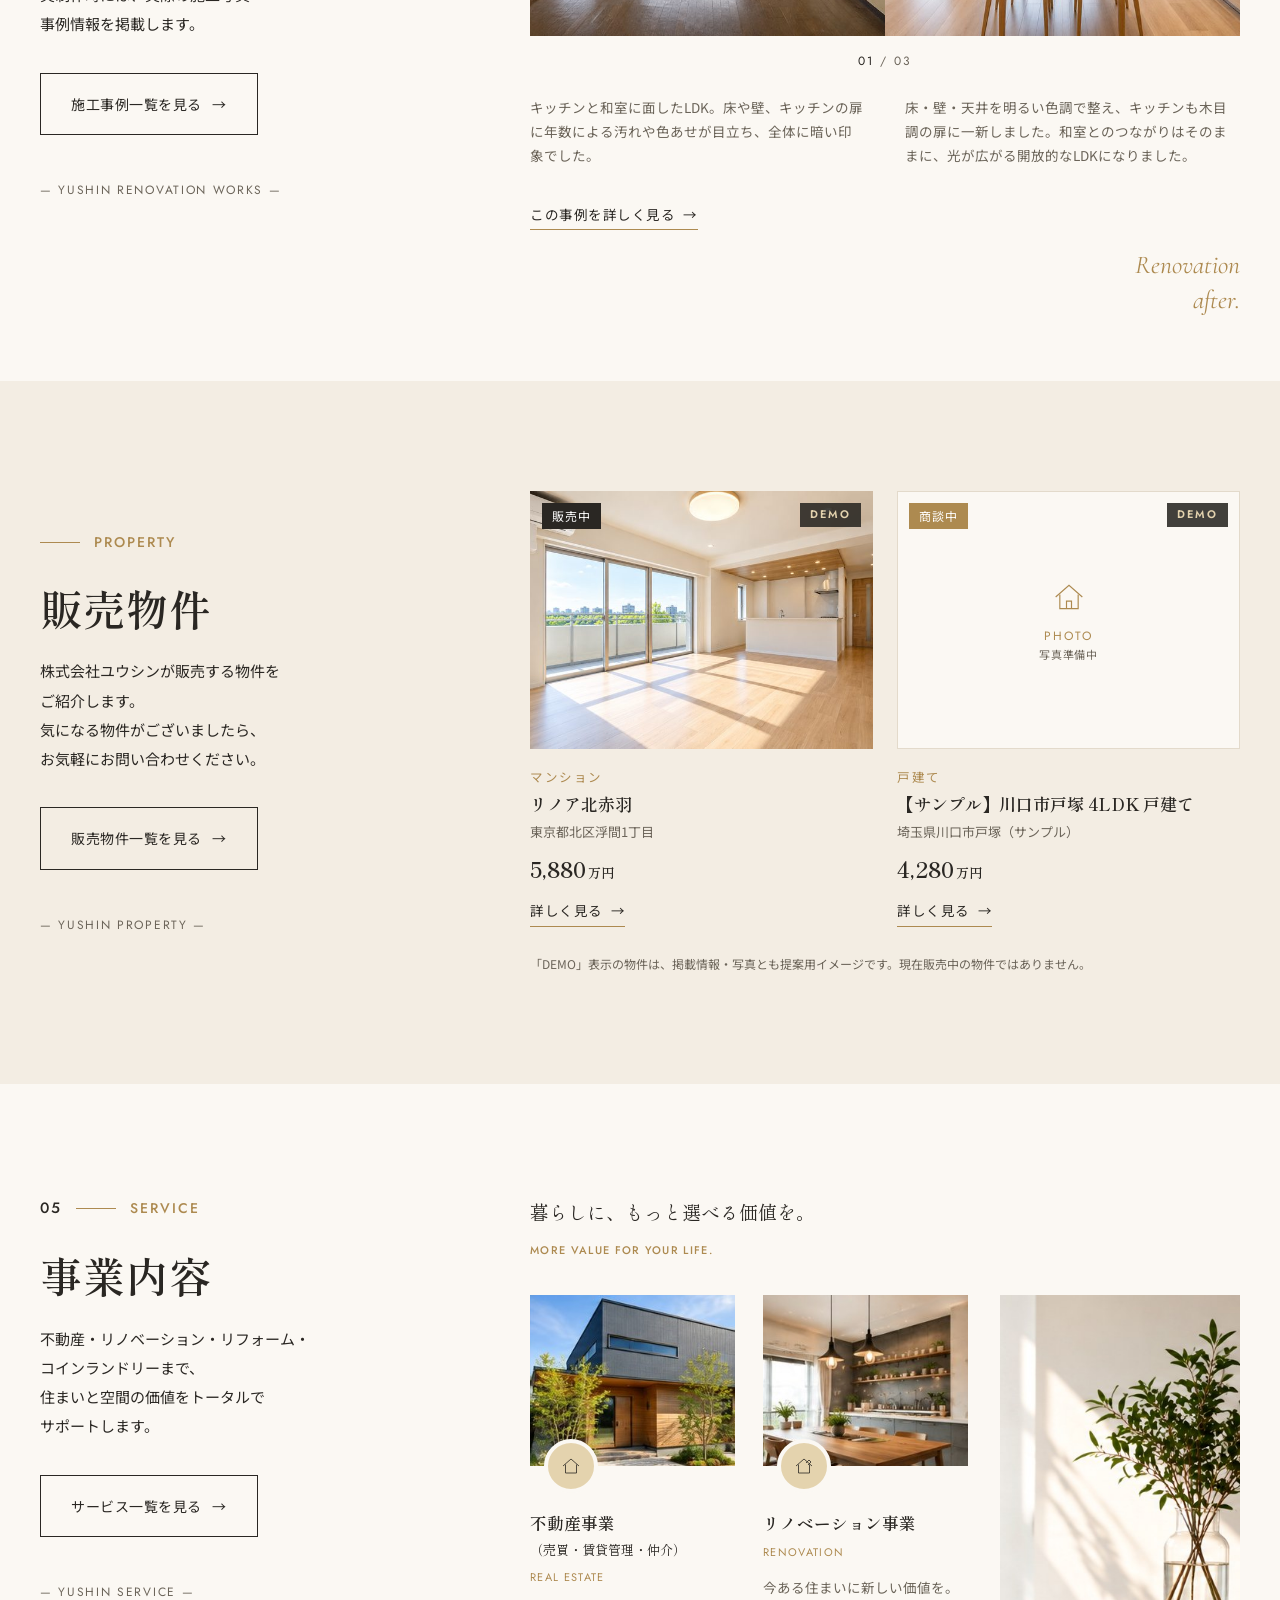
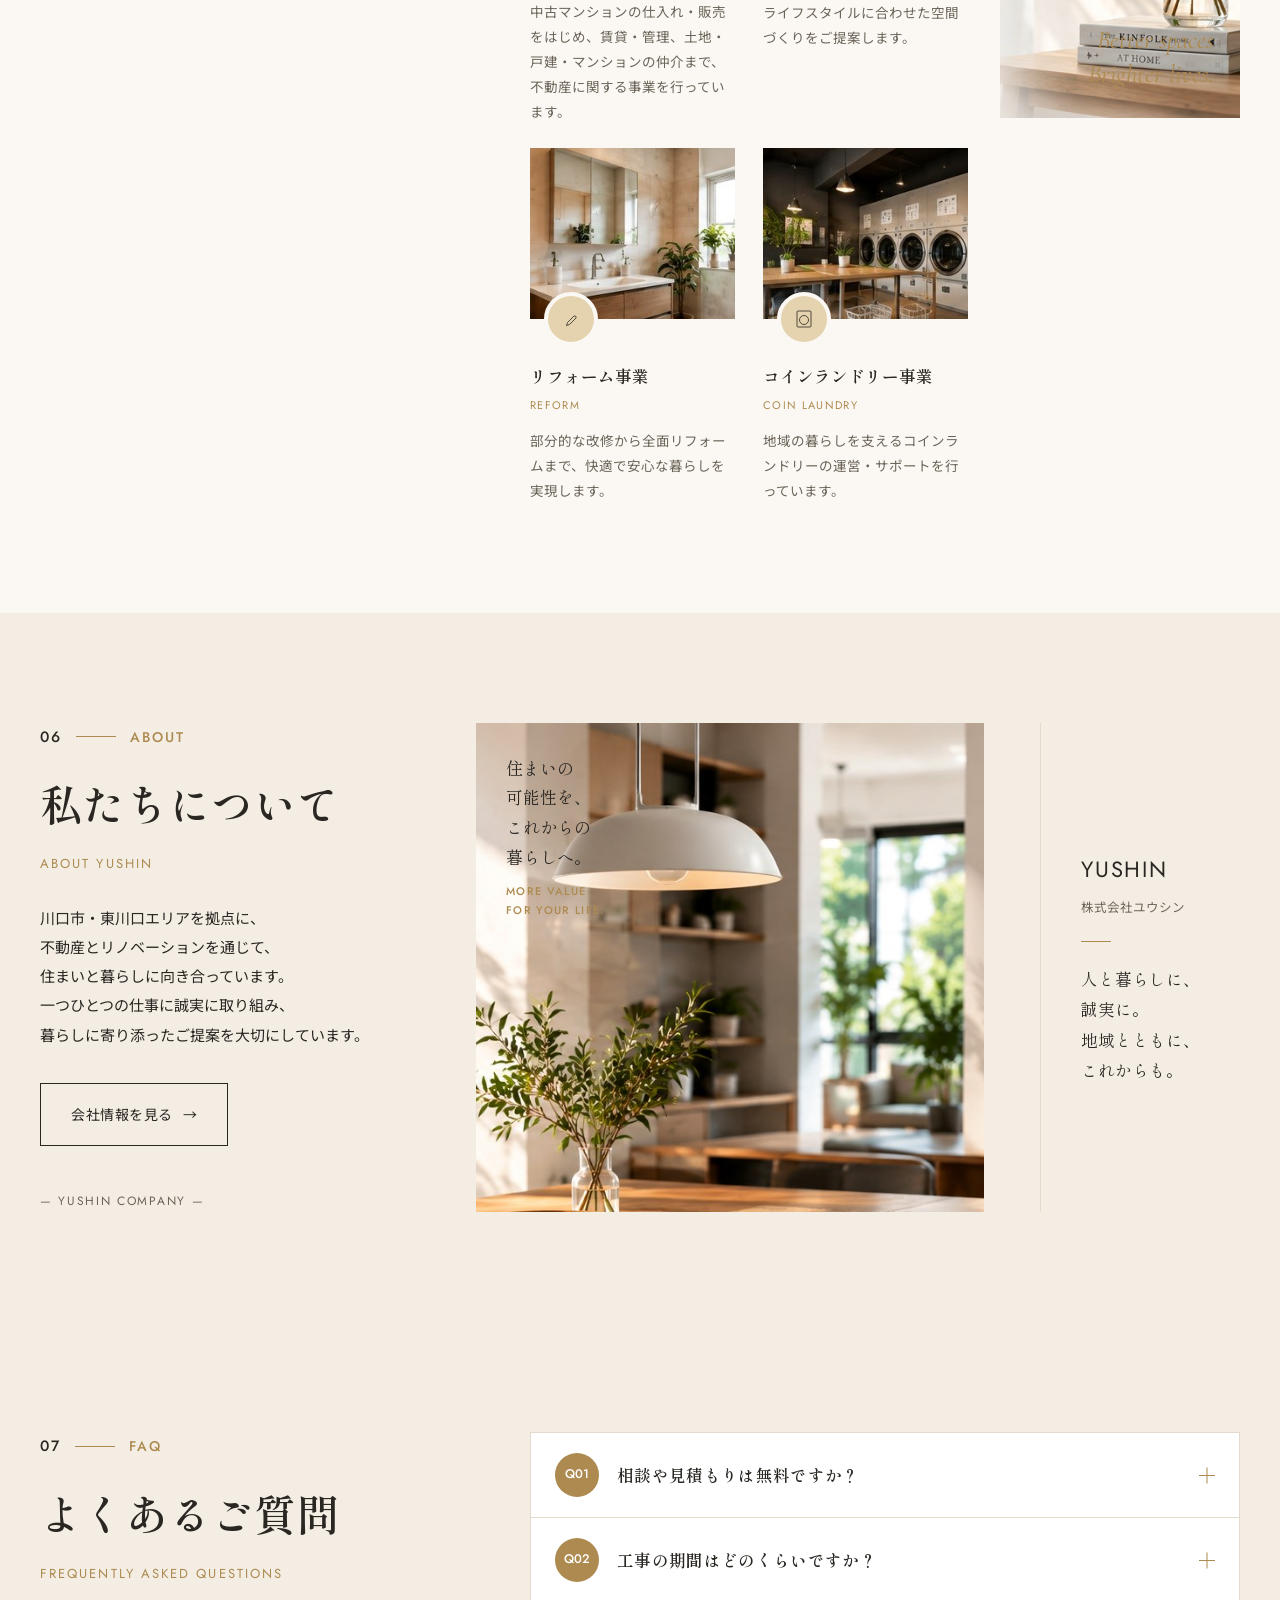
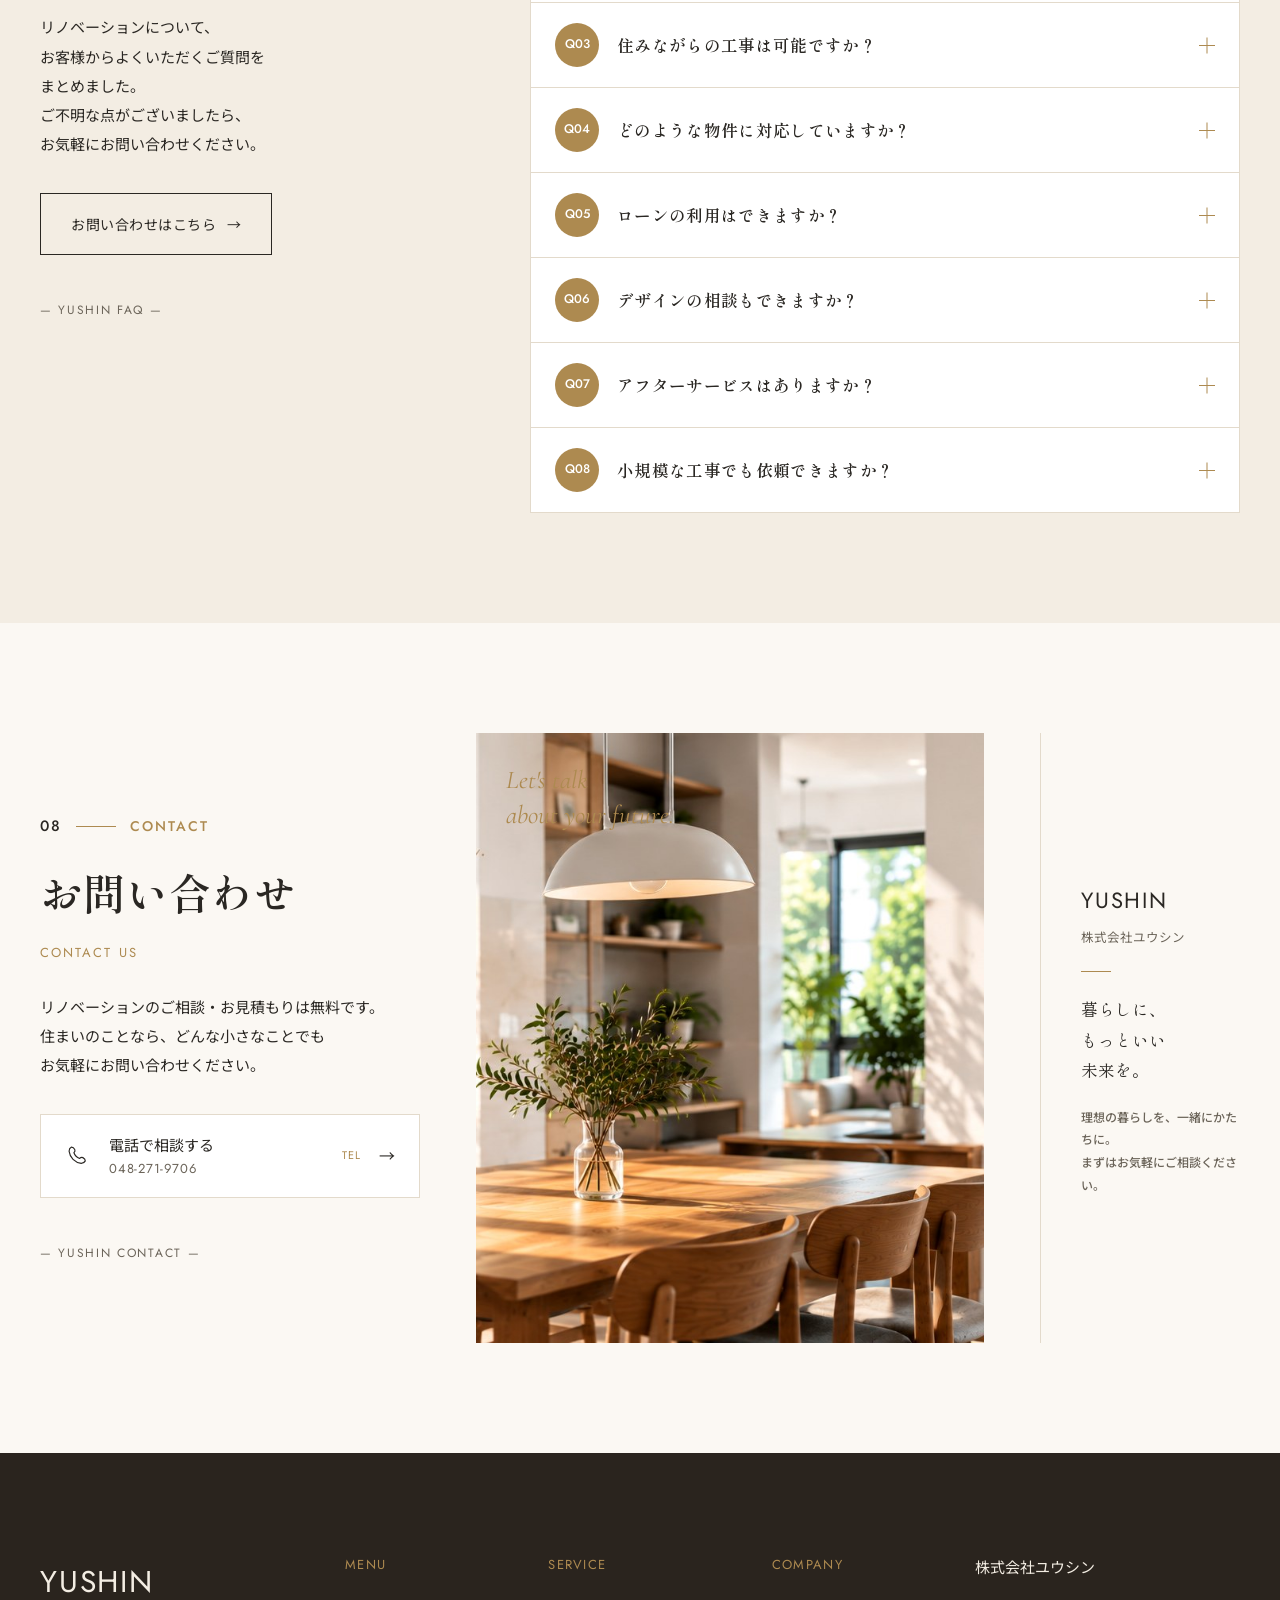
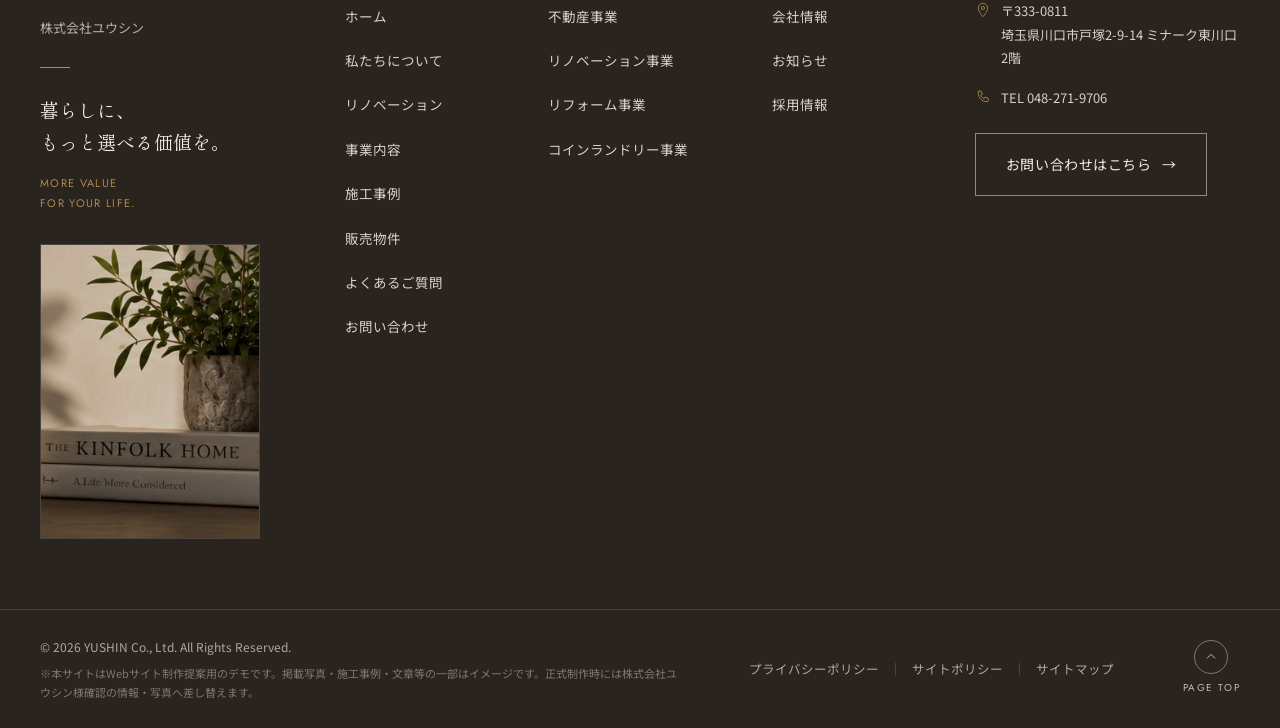
==== commit b43eb6f7: "事業内容の整合: 不動産事業を「売買・賃貸管理・仲介」として TOP・事業内容・会社情報で統一（WordPress 076a9bd を書き出し） - TOP SERVICE: 不動産事業（売買・賃貸管" ====
--- a/index.html
+++ b/index.html
@@ -247,9 +247,9 @@
           <span class="service-card__icon" aria-hidden="true">
             <svg viewBox="0 0 48 48"><path d="M8 24 24 10l16 14" fill="none" stroke="currentColor" stroke-width="1.6"/><path d="M13 21v17h22V21" fill="none" stroke="currentColor" stroke-width="1.6"/></svg>
           </span>
-          <h3>不動産事業<small>（売買・賃貸）</small></h3>
+          <h3>不動産事業<small>（売買・賃貸管理・仲介）</small></h3>
           <p class="service-card__en">REAL ESTATE</p>
-          <p class="service-card__desc">土地・建物の売買・賃貸を通じて、理想の住まい探しをサポートします。</p>
+          <p class="service-card__desc">中古マンションの仕入れ・販売をはじめ、賃貸・管理、土地・戸建・マンションの仲介まで、不動産に関する事業を行っています。</p>
         </article>
         <article class="service-card">
           <img class="photo photo--card" src="images/photos/service-renovation.jpg" width="258" height="227" alt="リノベーション事業のイメージ写真・キッチン(提案用仮素材)" loading="lazy">
--- a/styles/main.css
+++ b/styles/main.css
@@ -493,7 +493,7 @@
 }
 .service-card__icon svg { width: 24px; height: 24px; }
 .service-card h3 { font-size: 16.5px; margin: 18px 0 6px; line-height: 1.5; }
-.service-card h3 small { font-size: 13px; font-weight: 400; }
+.service-card h3 small { display: inline-block; font-size: 13px; font-weight: 400; } /* 括弧の中（売買・賃貸管理・仲介）は途中で折り返さない */
 .service-card__en {
   font-family: var(--font-en);
   font-size: 11px;
